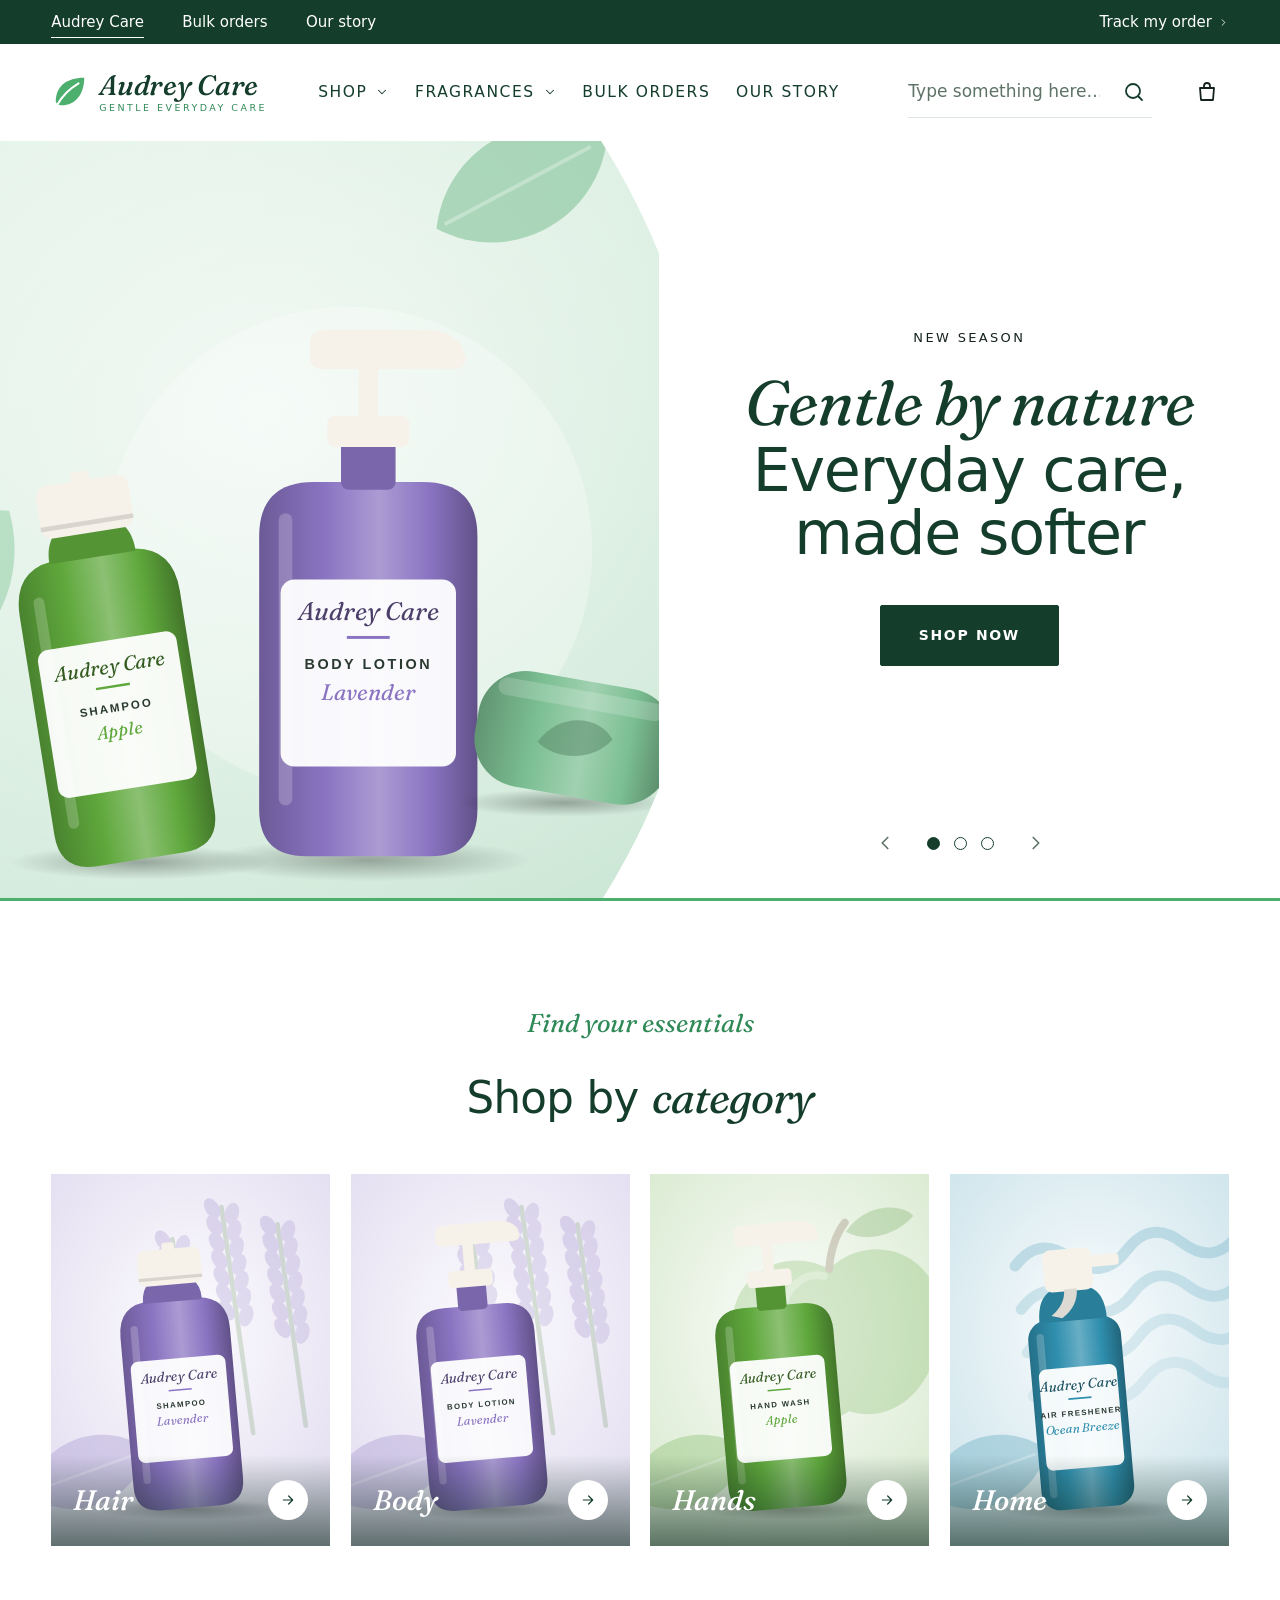
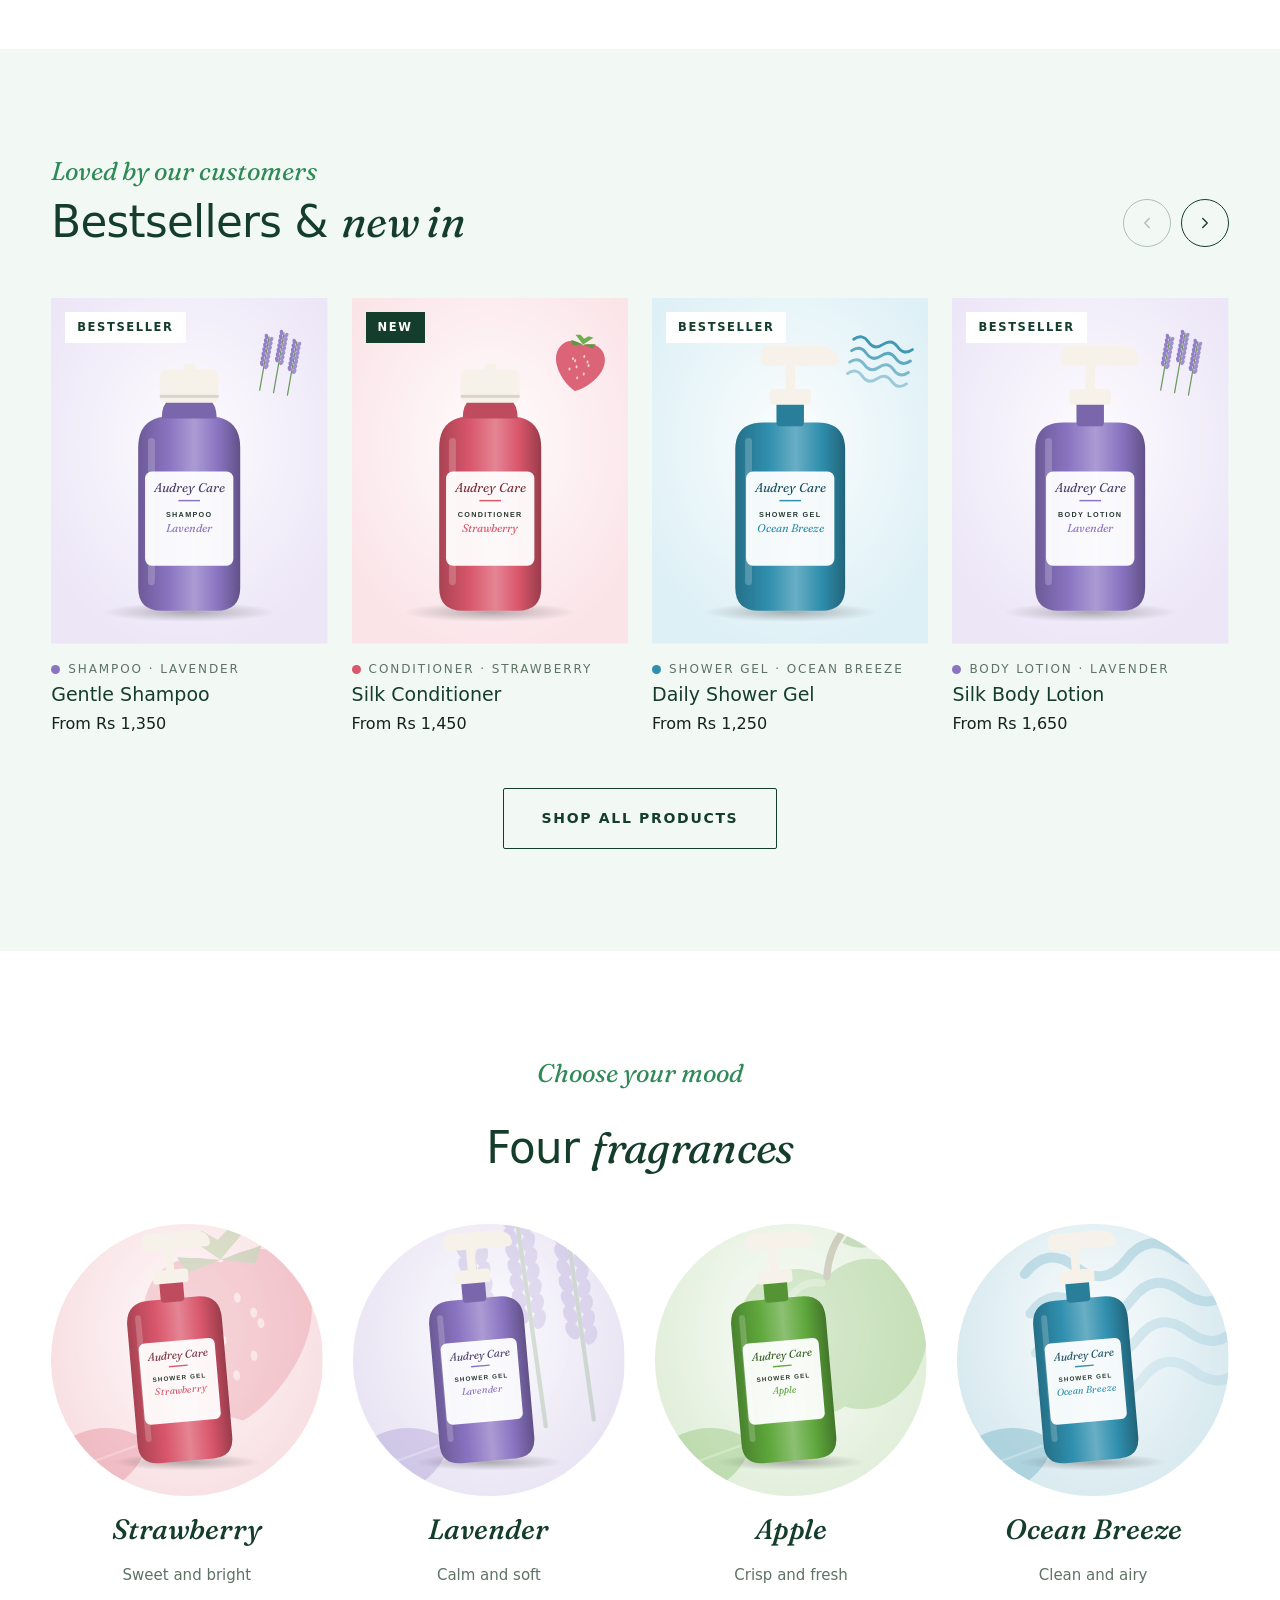
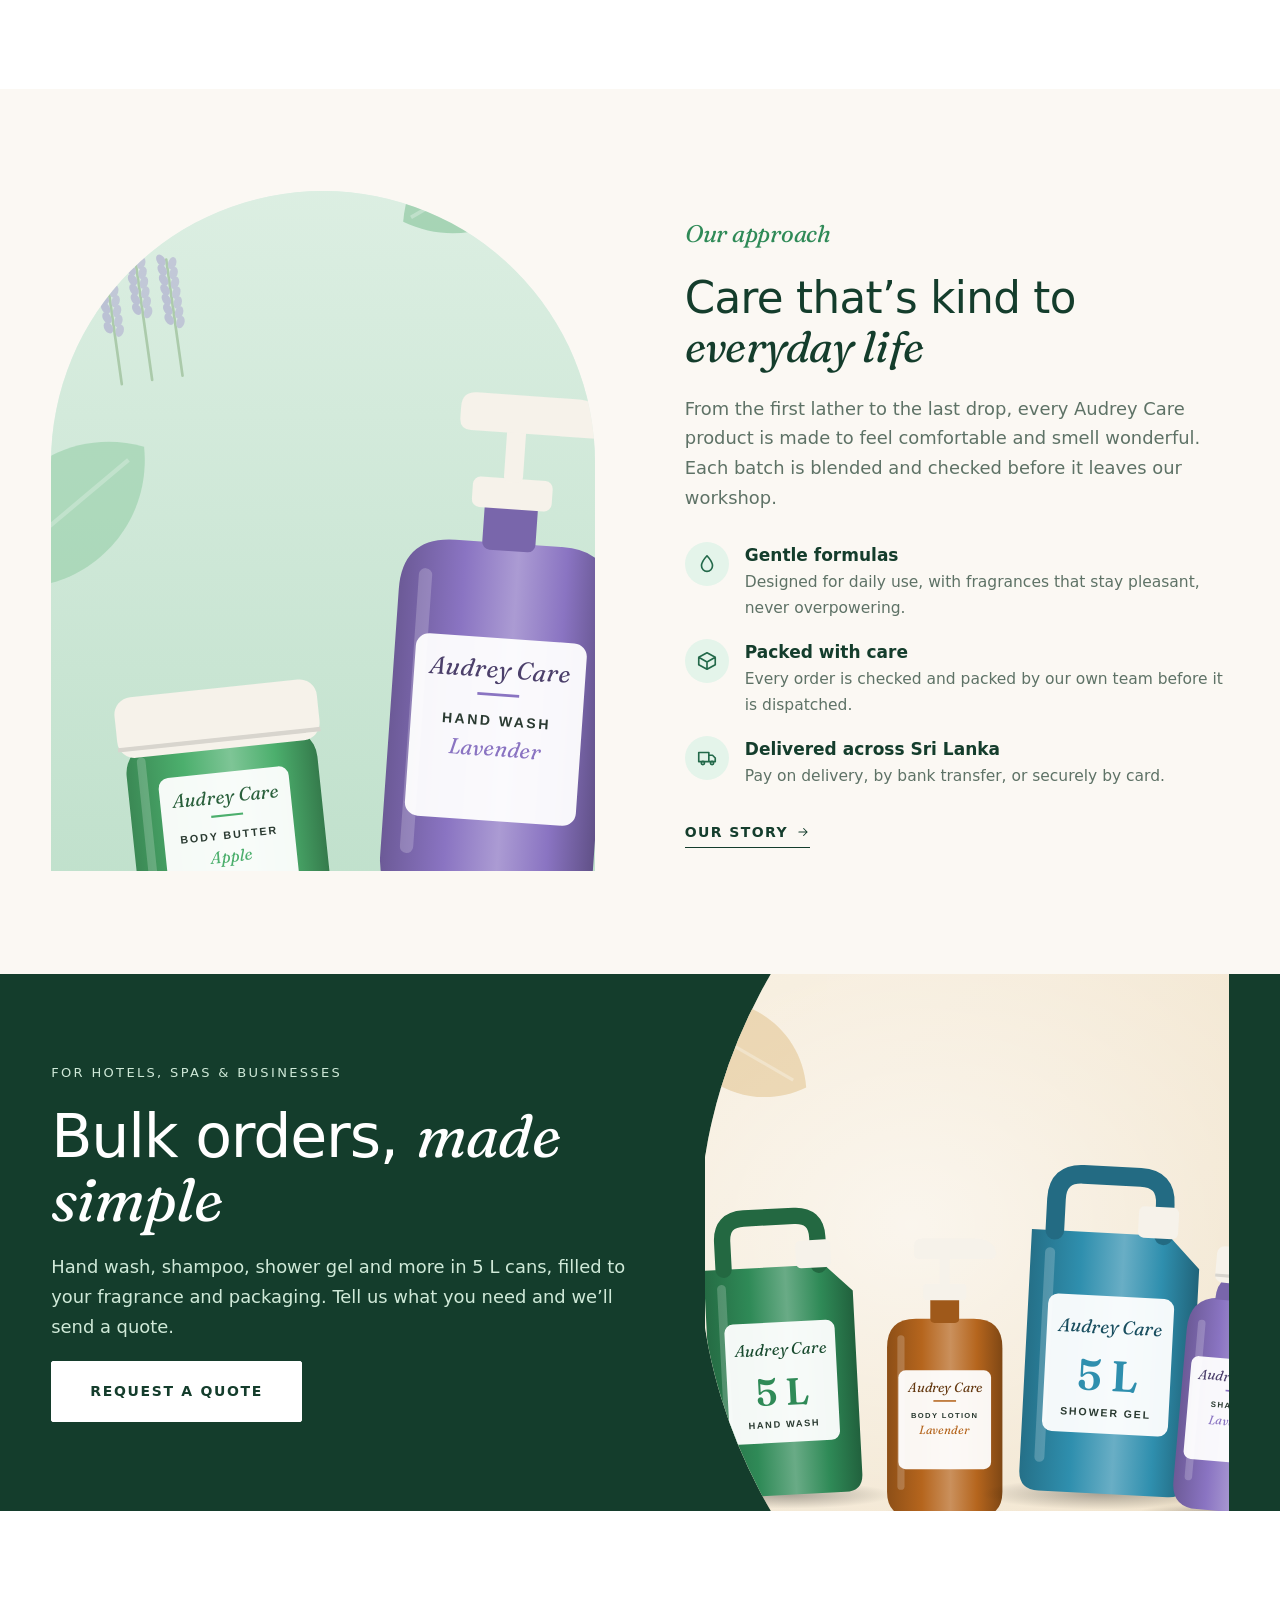
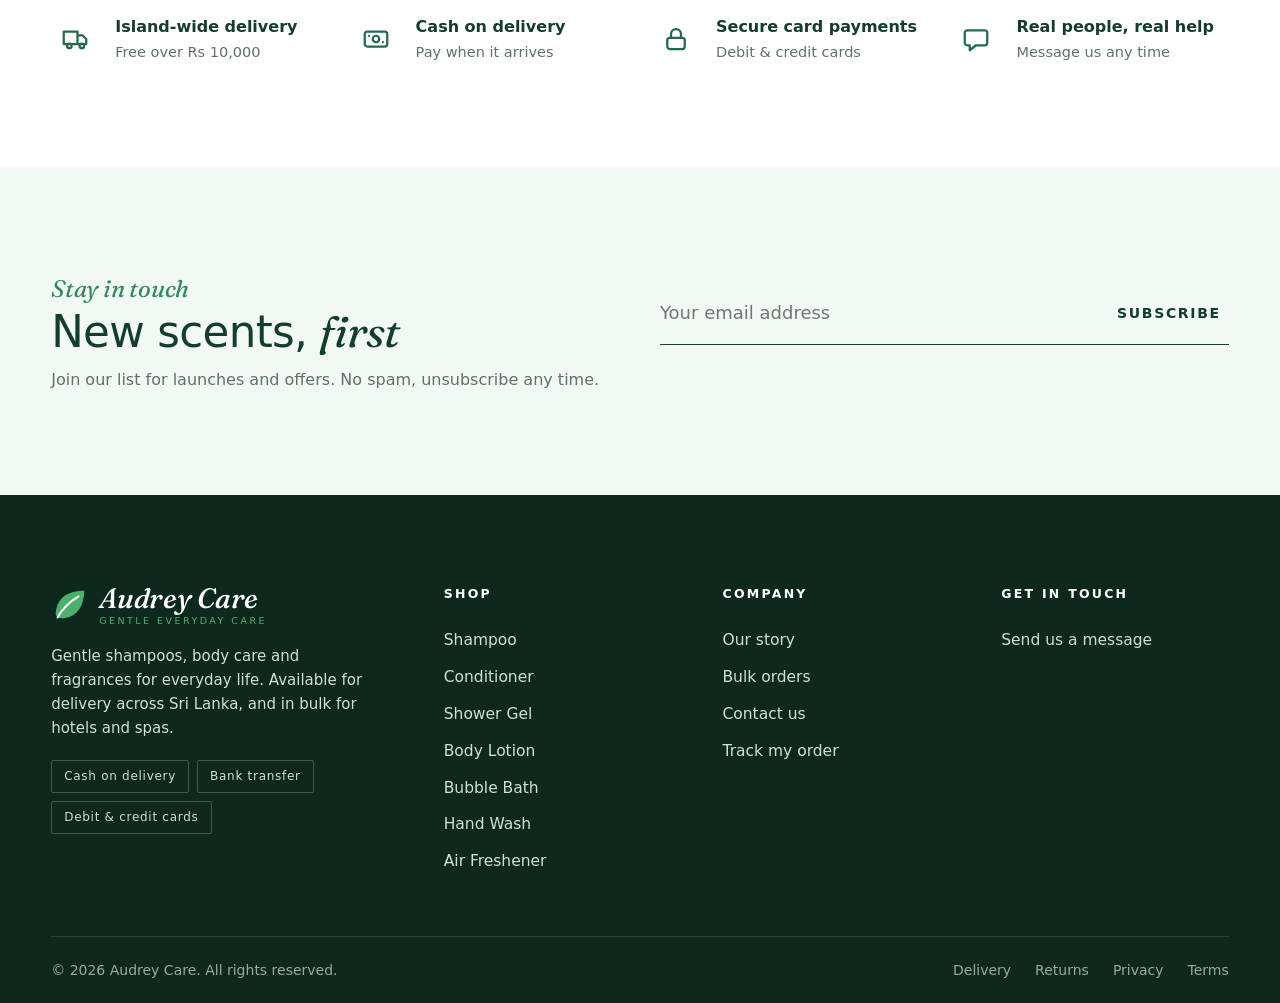
==== index.html @ d45159f3 "Add storefront foundation: design system, home page, cart, catalogue Dove-inspired two-tier header w" ====
<!doctype html>
<html lang="en">
<head>
<meta charset="utf-8">
<meta name="viewport" content="width=device-width, initial-scale=1">
<title>Audrey Care — Gentle everyday care</title>
<meta name="description" content="Gentle shampoos, shower gels, lotions and fragrances from Audrey Care. Delivered across Sri Lanka, and in bulk for hotels and spas.">
<meta name="theme-color" content="#143d2c">
<link rel="icon" href="assets/favicon.svg" type="image/svg+xml">
<link rel="preload" href="assets/fonts/inter-latin-wght-normal.woff2" as="font" type="font/woff2" crossorigin>
<link rel="preload" href="assets/fonts/fraunces-latin-wght-italic.woff2" as="font" type="font/woff2" crossorigin>
<link rel="stylesheet" href="css/styles.css">
<script>document.documentElement.classList.add('js')</script>
</head>
<body data-page="home">
<script src="js/config.js"></script><script src="js/data.js"></script><script src="js/art.js"></script><script src="js/layout.js"></script>

<main id="main">

  <!-- Hero carousel -->
  <section class="hero is-playing" id="hero" aria-roledescription="carousel" aria-label="Featured">
    <div class="hero-track">
      <article class="slide is-active" aria-roledescription="slide" aria-label="1 of 3">
        <div class="slide-art" data-art="care"></div>
        <div class="slide-copy">
          <p class="eyebrow rise" style="--i:0">New season</p>
          <h1 class="display rise" style="--i:1">Gentle by nature</h1>
          <p class="headline rise" style="--i:2">Everyday care, made softer</p>
          <a class="btn rise" style="--i:3" href="shop.html">Shop now</a>
        </div>
      </article>
      <article class="slide" aria-roledescription="slide" aria-label="2 of 3">
        <div class="slide-art" data-art="scent"></div>
        <div class="slide-copy">
          <p class="eyebrow rise" style="--i:0">The fragrance edit</p>
          <h2 class="display rise" style="--i:1">Four ways to feel fresh</h2>
          <p class="headline rise" style="--i:2">Find the scent that feels like you</p>
          <a class="btn rise" style="--i:3" href="#scents">Explore scents</a>
        </div>
      </article>
      <article class="slide" aria-roledescription="slide" aria-label="3 of 3">
        <div class="slide-art" data-art="bulk"></div>
        <div class="slide-copy">
          <p class="eyebrow rise" style="--i:0">For hotels &amp; spas</p>
          <h2 class="display rise" style="--i:1">Made in bulk, with care</h2>
          <p class="headline rise" style="--i:2">Bulk orders in 5 L cans</p>
          <a class="btn rise" style="--i:3" href="bulk.html">Request a quote</a>
        </div>
      </article>
    </div>
    <div class="hero-ctrl">
      <button class="arrow prev" id="heroPrev" aria-label="Previous slide"></button>
      <div class="dots" id="heroDots" role="group" aria-label="Choose slide"></div>
      <button class="arrow next" id="heroNext" aria-label="Next slide"></button>
    </div>
    <div class="hero-progress" aria-hidden="true"><i></i></div>
  </section>

  <!-- Shop by category -->
  <section class="section">
    <div class="wrap">
      <div class="section-head center reveal">
        <span class="kicker">Find your essentials</span>
        <h2 class="h2">Shop by <em>category</em></h2>
      </div>
      <div class="tiles" id="tiles"></div>
    </div>
  </section>

  <!-- Bestsellers -->
  <section class="section section--tint">
    <div class="wrap">
      <div class="section-head reveal">
        <div><span class="kicker">Loved by our customers</span><h2 class="h2">Bestsellers &amp; <em>new in</em></h2></div>
        <div class="rail-nav">
          <button id="railPrev" aria-label="Scroll left"></button>
          <button id="railNext" aria-label="Scroll right"></button>
        </div>
      </div>
      <div class="rail" id="rail" tabindex="-1"></div>
      <div class="center reveal" style="margin-top:48px"><a class="btn btn--ghost" href="shop.html">Shop all products</a></div>
    </div>
  </section>

  <!-- Fragrances -->
  <section class="section" id="scents">
    <div class="wrap">
      <div class="section-head center reveal">
        <span class="kicker">Choose your mood</span>
        <h2 class="h2">Four <em>fragrances</em></h2>
      </div>
      <div class="scents" id="scentList"></div>
    </div>
  </section>

  <!-- Editorial -->
  <section class="section section--cream">
    <div class="wrap split">
      <div class="arch reveal"><div data-parallax id="editorialArt" style="position:absolute;inset:0"></div></div>
      <div class="split-copy">
        <span class="kicker serif-i reveal" style="font-size:24px;color:var(--green-600)">Our approach</span>
        <h2 class="h2 reveal" style="--d:1">Care that’s kind to <em>everyday life</em></h2>
        <p class="lead reveal" style="--d:2">From the first lather to the last drop, every Audrey Care product is made to feel comfortable and smell wonderful. Each batch is blended and checked before it leaves our workshop.</p>
        <ul class="values">
          <li class="reveal" style="--d:3"><span class="ico" data-icon="drop"></span><div><b>Gentle formulas</b><span>Designed for daily use, with fragrances that stay pleasant, never overpowering.</span></div></li>
          <li class="reveal" style="--d:4"><span class="ico" data-icon="box"></span><div><b>Packed with care</b><span>Every order is checked and packed by our own team before it is dispatched.</span></div></li>
          <li class="reveal" style="--d:5"><span class="ico" data-icon="truck"></span><div><b>Delivered across Sri Lanka</b><span>Pay on delivery, by bank transfer, or securely by card.</span></div></li>
        </ul>
        <a class="link-arrow reveal" style="--d:6" href="about.html">Our story <span data-icon="arrow"></span></a>
      </div>
    </div>
  </section>

  <!-- Bulk band -->
  <section class="band">
    <div class="wrap band-in">
      <div class="band-copy">
        <p class="eyebrow reveal">For hotels, spas &amp; businesses</p>
        <h2 class="headline reveal" style="--d:1">Bulk orders, <em class="serif-i">made simple</em></h2>
        <p class="lead reveal" style="--d:2">Hand wash, shampoo, shower gel and more in 5 L cans, filled to your fragrance and packaging. Tell us what you need and we’ll send a quote.</p>
        <a class="btn btn--light reveal" style="--d:3" href="bulk.html">Request a quote</a>
      </div>
      <div class="band-art" id="bandArt"></div>
    </div>
  </section>

  <!-- Trust -->
  <section class="section">
    <div class="wrap">
      <ul class="trust">
        <li class="reveal"><span class="ico" data-icon="truck"></span><div><b>Island-wide delivery</b><span>Free over Rs 10,000</span></div></li>
        <li class="reveal" style="--d:1"><span class="ico" data-icon="cash"></span><div><b>Cash on delivery</b><span>Pay when it arrives</span></div></li>
        <li class="reveal" style="--d:2"><span class="ico" data-icon="lock"></span><div><b>Secure card payments</b><span>Debit &amp; credit cards</span></div></li>
        <li class="reveal" style="--d:3"><span class="ico" data-icon="chat"></span><div><b>Real people, real help</b><span>Message us any time</span></div></li>
      </ul>
    </div>
  </section>

  <!-- Newsletter -->
  <section class="section section--tint">
    <div class="wrap newsletter">
      <div class="reveal"><span class="kicker serif-i" style="font-size:24px;color:var(--green-600)">Stay in touch</span><h2 class="h2">New scents, <em>first</em></h2><p class="muted" style="margin-top:10px">Join our list for launches and offers. No spam, unsubscribe any time.</p></div>
      <form class="reveal" style="--d:1" id="nlForm" novalidate>
        <div class="nl-form"><input type="email" name="email" placeholder="Your email address" aria-label="Email address" required autocomplete="email"><button type="submit">Subscribe</button></div>
        <input class="hp" type="text" name="company" tabindex="-1" autocomplete="off" aria-hidden="true">
        <p class="nl-note" id="nlNote" role="status"></p>
      </form>
    </div>
  </section>

</main>

<script src="js/app.js"></script>
<script src="js/pages/home.js"></script>
</body>
</html>
---- css/styles.css ----
/* ==========================================================================
   Audrey Care shop — design system
   Layout and motion are modelled on premium beauty storefronts: a two-tier header,
   a split hero with a curved photo edge, generous white space, one dominant brand colour.
   ========================================================================== */

@font-face { font-family: 'Fraunces'; font-style: normal; font-weight: 100 900; font-display: swap; src: url('../assets/fonts/fraunces-latin-wght-normal.woff2') format('woff2'); }
@font-face { font-family: 'Fraunces'; font-style: italic; font-weight: 100 900; font-display: swap; src: url('../assets/fonts/fraunces-latin-wght-italic.woff2') format('woff2'); }
@font-face { font-family: 'Inter'; font-style: normal; font-weight: 100 900; font-display: swap; src: url('../assets/fonts/inter-latin-wght-normal.woff2') format('woff2'); }

:root {
  --green-950: #0d291e;
  --green-900: #143d2c;
  --green-800: #1b5239;
  --green-700: #23694a;
  --green-600: #2f8a57;
  --green-500: #4caf6d;
  --green-200: #cfe9d8;
  --green-100: #e4f4ea;
  --green-50:  #f2f9f4;
  --cream: #fbf8f3;
  --sand:  #f1e9dd;
  --clay:  #b5651d;
  --ink:   #14231b;
  --muted: #5e7266;
  --line:  #dce8df;
  --white: #fff;
  --danger: #b4483b;
  --danger-soft: #fcefec;

  --font-sans: 'Inter', system-ui, -apple-system, 'Segoe UI', Roboto, sans-serif;
  --font-serif: 'Fraunces', Georgia, 'Times New Roman', serif;

  --ease: cubic-bezier(.22, .61, .36, 1);
  --ease-out: cubic-bezier(.16, 1, .3, 1);

  --utility-h: 44px;
  --main-h: 96px;
  --main-h-compact: 70px;
  --gutter: clamp(20px, 4vw, 56px);
  --maxw: 1360px;
}

*, *::before, *::after { box-sizing: border-box; }
html { scroll-behavior: smooth; -webkit-text-size-adjust: 100%; }
body {
  margin: 0; font-family: var(--font-sans); font-size: 16px; line-height: 1.6; color: var(--ink);
  background: var(--white); -webkit-font-smoothing: antialiased; text-rendering: optimizeLegibility;
}
body.is-locked { overflow: hidden; }
img, svg { display: block; max-width: 100%; }
a { color: inherit; text-decoration: none; }
button { font: inherit; color: inherit; background: none; border: 0; padding: 0; cursor: pointer; }
input, select, textarea { font: inherit; color: inherit; }
h1, h2, h3, h4, p { margin: 0; }
ul { margin: 0; padding: 0; list-style: none; }
[hidden] { display: none !important; }
:focus-visible { outline: 2px solid var(--green-600); outline-offset: 3px; border-radius: 2px; }

.skip { position: absolute; left: -999px; top: 8px; z-index: 200; background: var(--green-900); color: #fff; padding: 10px 16px; }
.skip:focus { left: 8px; }
.wrap { width: 100%; max-width: var(--maxw); margin-inline: auto; padding-inline: var(--gutter); }
.sr-only { position: absolute; width: 1px; height: 1px; overflow: hidden; clip: rect(0 0 0 0); white-space: nowrap; }

/* ---------- Type ---------- */
.eyebrow { font-size: 13px; font-weight: 500; letter-spacing: .18em; text-transform: uppercase; color: var(--ink); }
.serif-i { font-family: var(--font-serif); font-style: italic; font-weight: 400; letter-spacing: -.01em; }
.display { font-family: var(--font-serif); font-style: italic; font-weight: 400; font-size: clamp(42px, 4.9vw, 78px); line-height: 1.02; color: var(--green-900); letter-spacing: -.015em; }
.headline { font-weight: 400; font-size: clamp(36px, 4.7vw, 70px); line-height: 1.05; letter-spacing: -.02em; color: var(--green-900); }
.h2 { font-weight: 400; font-size: clamp(30px, 3.4vw, 48px); line-height: 1.1; letter-spacing: -.015em; color: var(--green-900); }
.h2 em, .headline em { font-family: var(--font-serif); font-style: italic; font-weight: 400; }
.lead { font-size: clamp(17px, 1.4vw, 20px); line-height: 1.65; color: var(--muted); max-width: 56ch; }
.muted { color: var(--muted); }

/* ---------- Buttons ---------- */
.btn {
  position: relative; display: inline-flex; align-items: center; justify-content: center; gap: 10px;
  padding: 18px 38px; background: var(--green-900); color: #fff; border: 1.5px solid var(--green-900);
  font-size: 14px; font-weight: 600; letter-spacing: .12em; text-transform: uppercase; border-radius: 2px;
  overflow: hidden; isolation: isolate; transition: color .35s var(--ease), border-color .35s var(--ease), transform .35s var(--ease);
}
.btn::before { content: ''; position: absolute; inset: 0; background: var(--green-600); transform: translateX(-101%); transition: transform .5s var(--ease-out); z-index: -1; }
.btn:hover::before, .btn:focus-visible::before { transform: none; }
.btn:hover { border-color: var(--green-600); }
.btn:active { transform: scale(.985); }
.btn[disabled] { opacity: .55; pointer-events: none; }
.btn--light { background: #fff; color: var(--green-900); border-color: #fff; }
.btn--light::before { background: var(--green-200); }
.btn--light:hover { border-color: var(--green-200); }
.btn--ghost { background: transparent; color: var(--green-900); }
.btn--ghost::before { background: var(--green-900); }
.btn--ghost:hover { color: #fff; border-color: var(--green-900); }
.btn--sm { padding: 12px 22px; font-size: 12.5px; }
.btn--block { width: 100%; }
.link-arrow { display: inline-flex; align-items: center; gap: 8px; font-size: 14px; font-weight: 600; letter-spacing: .1em; text-transform: uppercase; color: var(--green-900); border-bottom: 1.5px solid currentColor; padding-bottom: 4px; transition: gap .35s var(--ease-out), color .3s; }
.link-arrow:hover { gap: 14px; color: var(--green-600); }
.link-arrow svg { width: 14px; height: 14px; }
.icon-btn { position: relative; display: inline-grid; place-items: center; width: 44px; height: 44px; border-radius: 50%; transition: background .3s var(--ease); }
.icon-btn:hover { background: var(--green-50); }
.icon-btn svg { width: 24px; height: 24px; }

/* ---------- Header ---------- */
.site-header { position: sticky; top: calc(var(--utility-h) * -1); z-index: 60; background: #fff; }
.utility { background: var(--green-900); color: #fff; height: var(--utility-h); }
.utility-in { display: flex; align-items: center; justify-content: space-between; height: 100%; }
.utility nav { display: flex; gap: clamp(20px, 3vw, 48px); }
.utility a { font-size: 15px; font-weight: 500; position: relative; padding: 4px 0; display: inline-flex; align-items: center; gap: 6px; }
.utility a::after { content: ''; position: absolute; left: 0; right: 0; bottom: 0; height: 1.5px; background: currentColor; transform: scaleX(0); transform-origin: left; transition: transform .4s var(--ease-out); }
.utility a:hover::after, .utility a.is-current::after { transform: none; }
.utility svg { width: 11px; height: 11px; }

.mainbar { position: relative; background: #fff; border-bottom: 1px solid transparent; transition: box-shadow .4s var(--ease), border-color .4s; }
.mainbar-in { display: flex; align-items: center; gap: clamp(16px, 2.6vw, 44px); height: var(--main-h); transition: height .4s var(--ease-out); }
.site-header.is-compact .mainbar { box-shadow: 0 10px 30px -18px rgba(13, 41, 30, .35); border-color: var(--line); }
.site-header.is-compact .mainbar-in { height: var(--main-h-compact); }

.brand { display: inline-flex; align-items: center; gap: 10px; flex: none; color: var(--green-900); }
.brand svg { width: 38px; height: 38px; transition: transform .7s var(--ease-out); }
.brand:hover svg { transform: rotate(-12deg) scale(1.06); }
.brand-name { font-family: var(--font-serif); font-style: italic; font-weight: 500; font-size: 28px; line-height: 1; letter-spacing: -.01em; }
.brand-name small { display: block; font-family: var(--font-sans); font-style: normal; font-weight: 500; font-size: 9.5px; letter-spacing: .26em; text-transform: uppercase; color: var(--green-600); margin-top: 4px; }

.mainnav { display: flex; align-items: center; gap: clamp(16px, 2vw, 34px); margin-left: clamp(0px, 1.4vw, 24px); }
.navlink { position: relative; display: inline-flex; align-items: center; gap: 8px; padding: 8px 0; font-size: 15.5px; font-weight: 500; letter-spacing: .1em; white-space: nowrap; text-transform: uppercase; color: var(--green-900); }
.navlink::after { content: ''; position: absolute; left: 0; right: 0; bottom: 0; height: 2px; background: var(--green-500); transform: scaleX(0); transform-origin: left; transition: transform .45s var(--ease-out); }
.navlink:hover::after, .navlink[aria-expanded='true']::after, .navlink.is-current::after { transform: none; }
.navlink svg { width: 14px; height: 14px; transition: transform .4s var(--ease-out); }
.navlink[aria-expanded='true'] svg { transform: rotate(180deg); }

.search { position: relative; margin-left: auto; width: clamp(180px, 19vw, 290px); }
.search form { display: flex; align-items: center; border-bottom: 1.5px solid var(--line); transition: border-color .3s; }
.search form:focus-within { border-color: var(--green-600); }
.search input { flex: 1; min-width: 0; border: 0; background: none; padding: 12px 0; font-size: 17px; outline: none; }
.search input::placeholder { color: var(--muted); }
.search button { display: grid; place-items: center; width: 36px; height: 36px; }
.search button svg { width: 24px; height: 24px; color: var(--green-900); }
.search-results { position: absolute; left: 0; right: 0; top: calc(100% + 8px); background: #fff; border: 1px solid var(--line); box-shadow: 0 24px 48px -20px rgba(13, 41, 30, .35); z-index: 70; opacity: 0; transform: translateY(-6px); pointer-events: none; transition: opacity .25s var(--ease), transform .35s var(--ease-out); }
.search-results.is-open { opacity: 1; transform: none; pointer-events: auto; }
.search-results a { display: grid; grid-template-columns: 48px 1fr; gap: 14px; align-items: center; padding: 10px 14px; transition: background .2s; }
.search-results a:hover, .search-results a:focus-visible { background: var(--green-50); }
.search-results .thumb { width: 48px; height: 60px; overflow: hidden; background: var(--green-50); }
.search-results .thumb svg, .search-results .thumb img { width: 100%; height: 100%; object-fit: cover; }
.search-results b { display: block; font-weight: 500; font-size: 15px; }
.search-results span { font-size: 13px; color: var(--muted); }
.search-empty { padding: 16px; font-size: 14px; color: var(--muted); }

.cart-btn { flex: none; }
.cart-count { position: absolute; top: 2px; right: 0; min-width: 20px; height: 20px; padding: 0 5px; display: grid; place-items: center; background: var(--green-600); color: #fff; font-size: 11.5px; font-weight: 600; border-radius: 10px; transform: scale(0); transition: transform .4s var(--ease-out); }
.cart-count.has-items { transform: scale(1); }
.cart-count.bump { animation: bump .6s var(--ease-out); }
@keyframes bump { 0% { transform: scale(1); } 35% { transform: scale(1.55); } 100% { transform: scale(1); } }
.burger { display: none; }

/* Mega menu */
.mega { position: absolute; left: 0; right: 0; top: 100%; background: #fff; border-top: 1px solid var(--line); box-shadow: 0 40px 60px -40px rgba(13, 41, 30, .4); opacity: 0; transform: translateY(-10px); visibility: hidden; pointer-events: none; transition: opacity .3s var(--ease), transform .5s var(--ease-out), visibility 0s .5s; }
.mega.is-open { opacity: 1; transform: none; visibility: visible; pointer-events: auto; transition-delay: 0s; }
.mega-panel { display: none; padding-block: 40px 48px; grid-template-columns: repeat(4, 1fr) 1.25fr; gap: 40px; }
.mega-panel.is-active { display: grid; }
.mega h4 { font-size: 12.5px; font-weight: 600; letter-spacing: .18em; text-transform: uppercase; color: var(--muted); margin-bottom: 16px; }
.mega-col a { display: block; padding: 7px 0; font-size: 18px; color: var(--green-900); transition: transform .35s var(--ease-out), color .25s; }
.mega-col a:hover { transform: translateX(8px); color: var(--green-600); }
.mega.is-open .mega-col, .mega.is-open .mega-feature { animation: megaIn .6s var(--ease-out) both; }
.mega.is-open .mega-col:nth-child(2) { animation-delay: .05s; } .mega.is-open .mega-col:nth-child(3) { animation-delay: .1s; } .mega.is-open .mega-col:nth-child(4) { animation-delay: .15s; } .mega.is-open .mega-feature { animation-delay: .2s; }
@keyframes megaIn { from { opacity: 0; transform: translateY(14px); } to { opacity: 1; transform: none; } }
.mega-feature { position: relative; display: block; min-height: 260px; overflow: hidden; background: var(--green-50); }
.mega-feature svg { position: absolute; inset: 0; width: 100%; height: 100%; object-fit: cover; transition: transform 1.2s var(--ease-out); }
.mega-feature:hover svg { transform: scale(1.06); }
.mega-feature span { position: absolute; left: 16px; bottom: 16px; background: #fff; padding: 10px 16px; font-size: 13px; font-weight: 600; letter-spacing: .1em; text-transform: uppercase; color: var(--green-900); }
.dot { display: inline-block; width: 12px; height: 12px; border-radius: 50%; margin-right: 10px; vertical-align: -1px; }
.mega-panel--scent { grid-template-columns: repeat(4, 1fr); }
.scent-link { display: grid; gap: 12px; }
.scent-link .scent-thumb { aspect-ratio: 4/3; overflow: hidden; }
.scent-link .scent-thumb svg { width: 100%; height: 100%; transition: transform 1s var(--ease-out); }
.scent-link:hover .scent-thumb svg { transform: scale(1.08); }
.scent-link b { font-family: var(--font-serif); font-style: italic; font-weight: 500; font-size: 22px; color: var(--green-900); }
.scent-link span { font-size: 14px; color: var(--muted); }

/* Mobile nav drawer */
.mnav { position: fixed; inset: 0 auto 0 0; width: min(88vw, 400px); background: #fff; z-index: 120; transform: translateX(-102%); visibility: hidden; transition: transform .55s var(--ease-out), visibility 0s .55s; display: flex; flex-direction: column; overflow-y: auto; }
.mnav.is-open { transform: none; visibility: visible; transition-delay: 0s; }
.mnav-top { display: flex; align-items: center; justify-content: space-between; padding: 14px 16px 14px 24px; border-bottom: 1px solid var(--line); }
.mnav form { margin: 18px 24px 6px; display: flex; border-bottom: 1.5px solid var(--line); }
.mnav form input { flex: 1; border: 0; padding: 12px 0; font-size: 17px; outline: none; background: none; }
.mnav-list { padding: 8px 24px 32px; }
.mnav-list > a, .mnav-list summary { display: flex; justify-content: space-between; align-items: center; padding: 18px 0; font-size: 17px; font-weight: 500; letter-spacing: .1em; text-transform: uppercase; border-bottom: 1px solid var(--line); list-style: none; cursor: pointer; color: var(--green-900); }
.mnav-list summary::-webkit-details-marker { display: none; }
.mnav-list summary svg { width: 14px; height: 14px; transition: transform .3s; }
.mnav-list details[open] summary svg { transform: rotate(180deg); }
.mnav-list details div { padding: 6px 0 14px 4px; }
.mnav-list details div a { display: block; padding: 10px 0; font-size: 17px; color: var(--muted); }
.mnav-foot { margin-top: auto; padding: 20px 24px; background: var(--green-50); font-size: 14px; }
.mnav-foot a { display: block; padding: 4px 0; }

.scrim { position: fixed; inset: 0; background: rgba(13, 41, 30, .5); z-index: 110; opacity: 0; visibility: hidden; transition: opacity .45s var(--ease), visibility 0s .45s; }
.scrim.is-open { opacity: 1; visibility: visible; transition-delay: 0s; }

/* ---------- Hero carousel ---------- */
.hero { position: relative; background: #fff; overflow: hidden; }
.hero-track { display: grid; }
.slide { grid-area: 1 / 1; display: grid; grid-template-columns: 1.06fr 1fr; min-height: clamp(540px, calc(100vh - 140px), 790px); opacity: 0; visibility: hidden; transition: opacity .9s var(--ease), visibility 0s .9s; }
.slide.is-active { opacity: 1; visibility: visible; transition-delay: 0s; z-index: 1; }
.slide-art { position: relative; overflow: hidden; }
.slide.is-active .slide-art { animation: arc 1.6s var(--ease-out) both; }
@keyframes arc { from { clip-path: circle(0% at 0% 50%); } to { clip-path: circle(100% at 0% 50%); } }
@keyframes arc-m { from { clip-path: circle(0% at 50% 0%); } to { clip-path: circle(150% at 50% 0%); } }
.slide-art svg { position: absolute; inset: 0; width: 100%; height: 100%; }
.slide.is-active .slide-art svg { animation: settle 8s var(--ease-out) both; }
@keyframes settle { from { transform: scale(1.12); } to { transform: scale(1); } }
.slide-copy { display: flex; flex-direction: column; align-items: center; justify-content: center; text-align: center; padding: 48px clamp(24px, 4vw, 72px) 96px; gap: 0; }
.slide-copy .eyebrow { margin-bottom: 22px; }
.slide-copy .display { margin-bottom: 4px; }
.slide-copy .headline { max-width: 13ch; margin-bottom: 40px; }
.rise { opacity: 0; transform: translateY(28px); }
.slide.is-active .rise { animation: rise 1s var(--ease-out) both; animation-delay: calc(.45s + var(--i, 0) * .12s); }
@keyframes rise { from { opacity: 0; transform: translateY(28px); } to { opacity: 1; transform: none; } }

.hero-ctrl { position: absolute; z-index: 5; right: 0; bottom: 38px; width: 50%; display: flex; justify-content: center; align-items: center; gap: 22px; }
.hero-ctrl .arrow { width: 40px; height: 40px; display: grid; place-items: center; color: var(--muted); transition: color .25s, transform .35s var(--ease-out); }
.hero-ctrl .arrow:hover { color: var(--green-900); }
.hero-ctrl .arrow.prev:hover { transform: translateX(-4px); } .hero-ctrl .arrow.next:hover { transform: translateX(4px); }
.hero-ctrl .arrow svg { width: 22px; height: 22px; }
.dots { display: flex; gap: 14px; }
.dots button { position: relative; width: 13px; height: 13px; border-radius: 50%; border: 1.5px solid var(--green-900); transition: background .3s, transform .3s var(--ease-out); }
.dots button:hover { transform: scale(1.25); }
.dots button[aria-current='true'] { background: var(--green-900); }
.dots button::before { content: ''; position: absolute; inset: -10px; }
.hero-progress { position: absolute; left: 0; bottom: 0; height: 3px; width: 100%; background: transparent; z-index: 5; }
.hero-progress i { display: block; height: 100%; width: 100%; background: var(--green-500); transform-origin: left; transform: scaleX(0); }
.hero.is-playing .hero-progress i { animation: prog var(--dur, 7000ms) linear forwards; }
@keyframes prog { to { transform: scaleX(1); } }

/* ---------- Sections ---------- */
.section { padding-block: clamp(64px, 8vw, 120px); }
.section--tint { background: var(--green-50); }
.section--cream { background: var(--cream); }
.section-head { display: flex; align-items: end; justify-content: space-between; gap: 24px; margin-bottom: clamp(28px, 4vw, 52px); }
.section-head .kicker { display: block; font-family: var(--font-serif); font-style: italic; font-size: clamp(20px, 2vw, 26px); color: var(--green-600); margin-bottom: 6px; }
.center { text-align: center; }
.section-head.center { flex-direction: column; align-items: center; }

.js .reveal { opacity: 0; transform: translateY(32px); transition: opacity 1s var(--ease-out), transform 1s var(--ease-out); transition-delay: calc(var(--d, 0) * 90ms); }
.js .reveal.is-in { opacity: 1; transform: none; }

/* Category tiles */
.tiles { display: grid; grid-template-columns: repeat(4, 1fr); gap: clamp(12px, 1.6vw, 24px); }
.tile { position: relative; display: block; aspect-ratio: 3 / 4; overflow: hidden; background: var(--green-50); }
.tile svg { position: absolute; inset: 0; width: 100%; height: 100%; transition: transform 1.4s var(--ease-out); }
.tile:hover svg { transform: scale(1.07); }
.tile-cap { position: absolute; left: 0; right: 0; bottom: 0; padding: 22px 22px 24px; display: flex; align-items: center; justify-content: space-between; background: linear-gradient(to top, rgba(13, 41, 30, .62), rgba(13, 41, 30, 0)); color: #fff; }
.tile-cap b { font-family: var(--font-serif); font-style: italic; font-weight: 500; font-size: clamp(24px, 2.2vw, 32px); }
.tile-cap i { display: grid; place-items: center; width: 40px; height: 40px; border-radius: 50%; background: #fff; color: var(--green-900); transition: transform .5s var(--ease-out); }
.tile:hover .tile-cap i { transform: translateX(6px); }
.tile-cap i svg { position: static; width: 16px; height: 16px; transform: none !important; }

/* Product rail + grid */
.rail-wrap { position: relative; }
.rail { display: grid; grid-auto-flow: column; grid-auto-columns: calc((100% - 3 * 24px) / 4); gap: 24px; overflow-x: auto; scroll-snap-type: x mandatory; scroll-behavior: smooth; scrollbar-width: none; padding-bottom: 4px; }
.rail::-webkit-scrollbar { display: none; }
.rail > * { scroll-snap-align: start; }
.rail-nav { display: flex; gap: 10px; }
.rail-nav button { width: 48px; height: 48px; border-radius: 50%; border: 1.5px solid var(--green-900); display: grid; place-items: center; color: var(--green-900); transition: background .3s, color .3s, opacity .3s; }
.rail-nav button:hover:not(:disabled) { background: var(--green-900); color: #fff; }
.rail-nav button:disabled { opacity: .3; cursor: default; }
.rail-nav svg { width: 18px; height: 18px; }

.grid { display: grid; grid-template-columns: repeat(4, 1fr); gap: 40px 24px; }
.card { position: relative; display: flex; flex-direction: column; gap: 16px; }
.card-media { position: relative; display: block; aspect-ratio: 4 / 5; overflow: hidden; background: var(--green-50); }
.card-media .v { position: absolute; inset: 0; transition: opacity .7s var(--ease), transform 1.4s var(--ease-out); }
.card-media .v svg, .card-media .v img { width: 100%; height: 100%; object-fit: cover; }
.card-media .v-alt { opacity: 0; transform: scale(1.06); }
.card:hover .v-alt, .card:focus-within .v-alt { opacity: 1; transform: none; }
.card:hover .v-main { transform: scale(1.05); }
.badge { position: absolute; top: 14px; left: 14px; z-index: 2; padding: 6px 12px; background: #fff; color: var(--green-900); font-size: 11.5px; font-weight: 600; letter-spacing: .14em; text-transform: uppercase; }
.badge--new { background: var(--green-900); color: #fff; }
.quick { position: absolute; z-index: 3; left: 12px; right: 12px; bottom: 12px; transform: translateY(calc(100% + 20px)); transition: transform .55s var(--ease-out); }
.card:hover .quick, .card:focus-within .quick { transform: none; }
@media (hover: none) { .quick { display: none; } }
.card-body { display: grid; gap: 4px; }
.card-kind { font-size: 12px; font-weight: 500; letter-spacing: .16em; text-transform: uppercase; color: var(--muted); display: flex; align-items: center; }
.card-name { font-size: 19px; font-weight: 500; line-height: 1.25; color: var(--green-900); }
.card-name a::after { content: ''; position: absolute; inset: 0; z-index: 1; }
.quick { z-index: 4; }
.card-price { font-size: 16px; color: var(--ink); }
.card-price s { color: var(--muted); margin-left: 6px; }

/* Fragrance strip */
.scents { display: grid; grid-template-columns: repeat(4, 1fr); gap: clamp(16px, 2.4vw, 40px); }
.scent { display: grid; justify-items: center; gap: 18px; text-align: center; }
.scent-orb { position: relative; width: 100%; max-width: 280px; aspect-ratio: 1; border-radius: 50%; overflow: hidden; transition: transform .8s var(--ease-out), box-shadow .8s var(--ease-out); }
.scent-orb svg { position: absolute; inset: 0; width: 100%; height: 100%; }
.scent:hover .scent-orb { transform: translateY(-10px); box-shadow: 0 30px 40px -24px rgba(13, 41, 30, .4); }
.scent b { font-family: var(--font-serif); font-style: italic; font-weight: 500; font-size: 28px; color: var(--green-900); line-height: 1.1; }
.scent span { font-size: 15px; color: var(--muted); }

/* Editorial split */
.split { display: grid; grid-template-columns: 1fr 1fr; gap: clamp(32px, 7vw, 120px); align-items: center; }
.arch { position: relative; aspect-ratio: 4 / 5; max-width: 560px; border-radius: 999px 999px 0 0; overflow: hidden; background: var(--green-100); }
.arch svg { position: absolute; left: 0; top: -6%; width: 100%; height: 112%; transform: translateY(var(--py, 0px)); will-change: transform; }
.split-copy { display: grid; gap: 22px; justify-items: start; }
.values { display: grid; gap: 18px; margin-block: 8px 10px; }
.values li { display: grid; grid-template-columns: 44px 1fr; gap: 16px; align-items: start; }
.values .ico { display: grid; place-items: center; width: 44px; height: 44px; border-radius: 50%; background: var(--green-100); color: var(--green-700); }
.values .ico svg { width: 22px; height: 22px; }
.values b { display: block; font-weight: 600; font-size: 17px; color: var(--green-900); }
.values span { color: var(--muted); font-size: 15.5px; }

/* Bulk band */
.band { position: relative; overflow: hidden; background: var(--green-900); color: #fff; }
.band-in { display: grid; grid-template-columns: 1.1fr 1fr; align-items: center; gap: clamp(24px, 6vw, 96px); }
.band-copy { padding-block: clamp(56px, 7vw, 104px); display: grid; gap: 20px; justify-items: start; }
.band .eyebrow { color: var(--green-200); }
.band .h2, .band .headline { color: #fff; }
.band .lead { color: var(--green-200); }
.band-art { position: relative; align-self: stretch; min-height: 340px; clip-path: circle(100% at 100% 50%); }
.band-art svg { position: absolute; inset: 0; width: 100%; height: 100%; }

/* Trust row */
.trust { display: grid; grid-template-columns: repeat(4, 1fr); gap: 24px; }
.trust li { display: grid; grid-template-columns: 48px 1fr; gap: 16px; align-items: center; }
.trust .ico { display: grid; place-items: center; width: 48px; height: 48px; color: var(--green-700); }
.trust .ico svg { width: 30px; height: 30px; }
.trust b { display: block; font-weight: 600; color: var(--green-900); }
.trust span { font-size: 14.5px; color: var(--muted); }

/* Newsletter */
.newsletter { display: grid; grid-template-columns: 1fr 1fr; gap: 40px; align-items: center; }
.nl-form { display: flex; gap: 0; border-bottom: 1.5px solid var(--green-900); }
.nl-form input { flex: 1; min-width: 0; border: 0; background: none; padding: 16px 0; font-size: 18px; outline: none; }
.nl-form button { padding: 0 8px 0 24px; font-size: 14px; font-weight: 600; letter-spacing: .12em; text-transform: uppercase; color: var(--green-900); }
.nl-note { margin-top: 12px; font-size: 14px; min-height: 22px; color: var(--green-700); }

/* ---------- Footer ---------- */
.footer { background: var(--green-950); color: #cfe0d6; padding-top: clamp(56px, 7vw, 96px); }
.footer a { transition: color .25s; }
.footer a:hover { color: #fff; }
.footer-grid { display: grid; grid-template-columns: 1.5fr 1fr 1fr 1fr; gap: clamp(24px, 4vw, 64px); padding-bottom: 56px; }
.footer .brand { color: #fff; margin-bottom: 18px; }
.footer .brand-name small { color: var(--green-500); }
.footer p { font-size: 15px; max-width: 34ch; }
.footer h4 { font-size: 12.5px; font-weight: 600; letter-spacing: .18em; text-transform: uppercase; color: #fff; margin-bottom: 18px; }
.footer li a { display: inline-block; padding: 6px 0; font-size: 15.5px; }
.pay-row { display: flex; flex-wrap: wrap; gap: 8px; margin-top: 20px; }
.pay-row span { padding: 6px 12px; border: 1px solid rgba(255, 255, 255, .22); font-size: 12px; letter-spacing: .06em; border-radius: 2px; }
.footer-bottom { border-top: 1px solid rgba(255, 255, 255, .12); padding-block: 22px; display: flex; flex-wrap: wrap; gap: 12px 32px; justify-content: space-between; font-size: 14px; color: #93ad9f; }
.footer-bottom nav { display: flex; gap: 24px; flex-wrap: wrap; }

/* ---------- Cart drawer ---------- */
.drawer { position: fixed; top: 0; right: 0; bottom: 0; width: min(460px, 100vw); background: #fff; z-index: 130; display: flex; flex-direction: column; transform: translateX(102%); visibility: hidden; transition: transform .6s var(--ease-out), visibility 0s .6s; box-shadow: -30px 0 60px -30px rgba(13, 41, 30, .4); }
.drawer.is-open { transform: none; visibility: visible; transition-delay: 0s; }
.drawer-head { display: flex; align-items: center; justify-content: space-between; padding: 20px 20px 20px 28px; border-bottom: 1px solid var(--line); }
.drawer-head h3 { font-family: var(--font-serif); font-style: italic; font-weight: 500; font-size: 28px; color: var(--green-900); }
.ship-box { padding: 16px 28px; background: var(--green-50); font-size: 14.5px; }
.ship-bar { height: 5px; background: var(--green-200); margin-top: 10px; overflow: hidden; border-radius: 3px; }
.ship-bar i { display: block; height: 100%; width: 0; background: var(--green-600); transition: width .8s var(--ease-out); }
.drawer-body { flex: 1; overflow-y: auto; padding: 8px 28px; }
.line { display: grid; grid-template-columns: 84px 1fr; gap: 16px; padding: 20px 0; border-bottom: 1px solid var(--line); animation: lineIn .6s var(--ease-out) both; }
@keyframes lineIn { from { opacity: 0; transform: translateX(16px); } to { opacity: 1; transform: none; } }
.line-img { width: 84px; height: 105px; overflow: hidden; background: var(--green-50); }
.line-img svg, .line-img img { width: 100%; height: 100%; object-fit: cover; }
.line-info { display: grid; gap: 4px; align-content: start; }
.line-info b { font-weight: 500; color: var(--green-900); line-height: 1.3; }
.line-info span { font-size: 14px; color: var(--muted); }
.line-row { display: flex; align-items: center; justify-content: space-between; margin-top: 8px; }
.qty { display: inline-flex; align-items: center; border: 1.5px solid var(--line); }
.qty button { width: 36px; height: 36px; display: grid; place-items: center; transition: background .2s; }
.qty button:hover { background: var(--green-50); }
.qty button svg { width: 14px; height: 14px; }
.qty output { min-width: 32px; text-align: center; font-weight: 500; }
.line-remove { font-size: 13px; color: var(--muted); text-decoration: underline; text-underline-offset: 3px; }
.line-remove:hover { color: var(--danger); }
.drawer-foot { padding: 20px 28px 28px; border-top: 1px solid var(--line); display: grid; gap: 14px; background: #fff; }
.row { display: flex; justify-content: space-between; align-items: baseline; gap: 16px; }
.row.total { font-size: 20px; font-weight: 600; color: var(--green-900); }
.empty { display: grid; justify-items: center; gap: 16px; text-align: center; padding: 64px 16px; color: var(--muted); }
.empty svg { width: 56px; height: 56px; color: var(--green-500); }
.empty .serif-i { font-size: 28px; color: var(--green-900); }

/* Toast + chat */
.toast { position: fixed; left: 50%; bottom: 28px; z-index: 160; transform: translate(-50%, 24px); opacity: 0; background: var(--green-900); color: #fff; padding: 14px 22px; font-size: 15px; box-shadow: 0 20px 40px -20px rgba(0, 0, 0, .5); transition: opacity .4s var(--ease), transform .5s var(--ease-out); pointer-events: none; max-width: calc(100vw - 32px); }
.toast.is-on { opacity: 1; transform: translate(-50%, 0); }
.chat { position: fixed; right: 20px; bottom: 20px; z-index: 90; display: flex; align-items: flex-end; gap: 12px; }
.chat-bubble { position: relative; background: #e6f6ec; color: var(--green-900); padding: 14px 18px; font-size: 16px; box-shadow: 0 14px 30px -14px rgba(13, 41, 30, .35); border-radius: 14px 14px 4px 14px; opacity: 0; transform: translateY(10px) scale(.96); transform-origin: bottom right; pointer-events: none; transition: opacity .5s var(--ease), transform .6s var(--ease-out); }
.chat.is-greeting .chat-bubble { opacity: 1; transform: none; pointer-events: auto; }
.chat-bubble button { position: absolute; top: -12px; right: -8px; width: 26px; height: 26px; border-radius: 50%; background: #fff; box-shadow: 0 4px 10px rgba(0, 0, 0, .15); display: grid; place-items: center; }
.chat-bubble button svg { width: 12px; height: 12px; }
.chat-fab { display: grid; place-items: center; width: 60px; height: 60px; border-radius: 50%; background: var(--green-600); color: #fff; box-shadow: 0 16px 30px -12px rgba(13, 41, 30, .55); transition: transform .4s var(--ease-out), background .3s; }
.chat-fab:hover { transform: scale(1.08); background: var(--green-700); }
.chat-fab svg { width: 30px; height: 30px; }

/* ---------- Page hero (inner pages) ---------- */
.page-hero { background: var(--green-50); padding-block: clamp(40px, 6vw, 88px) clamp(36px, 5vw, 72px); position: relative; overflow: hidden; }
.page-hero .wrap { display: grid; gap: 14px; }
.page-hero .display { font-size: clamp(40px, 5vw, 72px); }
.crumbs { font-size: 14px; color: var(--muted); display: flex; gap: 8px; flex-wrap: wrap; }
.crumbs a:hover { color: var(--green-700); text-decoration: underline; }

/* ---------- Shop ---------- */
.shop-bar { display: flex; flex-wrap: wrap; gap: 16px 24px; align-items: center; justify-content: space-between; padding-block: 24px; border-bottom: 1px solid var(--line); margin-bottom: 40px; }
.chips { display: flex; flex-wrap: wrap; gap: 10px; }
.chip { padding: 10px 20px; border: 1.5px solid var(--line); font-size: 14.5px; font-weight: 500; border-radius: 999px; transition: background .3s, color .3s, border-color .3s, transform .3s var(--ease-out); display: inline-flex; align-items: center; }
.chip:hover { border-color: var(--green-700); transform: translateY(-2px); }
.chip[aria-pressed='true'] { background: var(--green-900); color: #fff; border-color: var(--green-900); }
.sort { display: flex; align-items: center; gap: 10px; font-size: 14.5px; color: var(--muted); }
.select { appearance: none; border: 1.5px solid var(--line); padding: 10px 40px 10px 16px; background: #fff url("data:image/svg+xml,%3Csvg xmlns='http://www.w3.org/2000/svg' width='12' height='12' viewBox='0 0 24 24' fill='none' stroke='%23143d2c' stroke-width='2.5' stroke-linecap='round' stroke-linejoin='round'%3E%3Cpath d='m6 9 6 6 6-6'/%3E%3C/svg%3E") no-repeat right 14px center; font-size: 14.5px; border-radius: 2px; cursor: pointer; }
.result-count { color: var(--muted); font-size: 14.5px; }
.no-results { display: grid; justify-items: center; gap: 14px; padding: 72px 0; text-align: center; }
.skeleton { background: linear-gradient(100deg, var(--green-50) 30%, #fff 50%, var(--green-50) 70%); background-size: 200% 100%; animation: shimmer 1.4s linear infinite; }
@keyframes shimmer { to { background-position: -200% 0; } }

/* ---------- Product page ---------- */
.pdp { display: grid; grid-template-columns: 1.1fr 1fr; gap: clamp(32px, 6vw, 96px); padding-block: 40px clamp(64px, 8vw, 112px); align-items: start; }
.gallery { display: grid; grid-template-columns: 84px 1fr; gap: 16px; position: sticky; top: calc(var(--main-h-compact) + 24px); }
.thumbs { display: grid; gap: 12px; align-content: start; }
.thumbs button { aspect-ratio: 4/5; overflow: hidden; border: 2px solid transparent; background: var(--green-50); transition: border-color .3s; }
.thumbs button[aria-current='true'] { border-color: var(--green-900); }
.thumbs svg, .thumbs img { width: 100%; height: 100%; object-fit: cover; }
.stage { position: relative; aspect-ratio: 4/5; overflow: hidden; background: var(--green-50); }
.stage .v { position: absolute; inset: 0; opacity: 0; transition: opacity .6s var(--ease); }
.stage .v.is-on { opacity: 1; }
.stage .v svg, .stage .v img { width: 100%; height: 100%; object-fit: cover; }
.pdp-info { display: grid; gap: 22px; }
.pdp-info .card-kind { font-size: 13px; }
.pdp-title { font-size: clamp(34px, 3.6vw, 52px); font-weight: 400; line-height: 1.05; letter-spacing: -.02em; color: var(--green-900); }
.pdp-title em { font-family: var(--font-serif); font-style: italic; display: block; color: var(--green-600); font-size: .72em; }
.pdp-price { font-size: 26px; font-weight: 500; color: var(--green-900); }
.field-label { font-size: 12.5px; font-weight: 600; letter-spacing: .16em; text-transform: uppercase; color: var(--muted); margin-bottom: 10px; display: block; }
.opts { display: flex; flex-wrap: wrap; gap: 10px; }
.opt { min-width: 96px; padding: 12px 20px; border: 1.5px solid var(--line); text-align: center; font-weight: 500; transition: border-color .3s, background .3s, color .3s; border-radius: 2px; }
.opt:hover { border-color: var(--green-700); }
.opt[aria-checked='true'] { border-color: var(--green-900); background: var(--green-900); color: #fff; }
.scent-opts .opt { display: inline-flex; align-items: center; gap: 8px; border-radius: 999px; min-width: 0; }
.scent-opts .opt[aria-checked='true'] { background: #fff; color: var(--green-900); }
.buy-row { display: flex; gap: 14px; align-items: stretch; }
.buy-row .qty { align-self: stretch; }
.buy-row .qty button { width: 44px; height: auto; }
.buy-row .btn { flex: 1; }
.btn.is-added { background: var(--green-600); border-color: var(--green-600); }
.assure { display: grid; gap: 10px; padding: 20px 0; border-block: 1px solid var(--line); font-size: 15px; color: var(--muted); }
.assure li { display: flex; gap: 12px; align-items: center; }
.assure svg { width: 20px; height: 20px; color: var(--green-700); flex: none; }
.acc { border-bottom: 1px solid var(--line); }
.acc summary { display: flex; justify-content: space-between; align-items: center; padding: 20px 0; cursor: pointer; list-style: none; font-size: 14px; font-weight: 600; letter-spacing: .14em; text-transform: uppercase; color: var(--green-900); }
.acc summary::-webkit-details-marker { display: none; }
.acc summary svg { width: 16px; height: 16px; transition: transform .4s var(--ease-out); }
.acc[open] summary svg { transform: rotate(45deg); }
.acc .acc-body { padding: 0 0 22px; color: var(--muted); max-width: 60ch; animation: accIn .5s var(--ease-out); }
@keyframes accIn { from { opacity: 0; transform: translateY(-6px); } to { opacity: 1; transform: none; } }
.sticky-buy { display: none; }

/* ---------- Forms ---------- */
.field { display: grid; gap: 8px; }
.field label { font-size: 13.5px; font-weight: 600; color: var(--green-900); }
.field label small { font-weight: 400; color: var(--muted); }
.input, .textarea { width: 100%; padding: 15px 16px; border: 1.5px solid var(--line); background: #fff; border-radius: 2px; transition: border-color .25s, box-shadow .25s; font-size: 16px; }
.textarea { min-height: 130px; resize: vertical; }
.input:hover, .textarea:hover { border-color: #bcd3c4; }
.input:focus, .textarea:focus { outline: none; border-color: var(--green-600); box-shadow: 0 0 0 4px rgba(76, 175, 109, .16); }
.field.has-error .input, .field.has-error .textarea { border-color: var(--danger); background: var(--danger-soft); }
.err { font-size: 13px; color: var(--danger); min-height: 0; }
.form-grid { display: grid; grid-template-columns: 1fr 1fr; gap: 20px; }
.form-grid .full { grid-column: 1 / -1; }
.hp { position: absolute; left: -9999px; width: 1px; height: 1px; opacity: 0; }
.notice { padding: 16px 20px; border-left: 4px solid var(--green-600); background: var(--green-50); font-size: 15px; }
.notice--warn { border-color: var(--clay); background: #fbf1e5; }
.notice--err { border-color: var(--danger); background: var(--danger-soft); color: var(--danger); }

/* ---------- Checkout ---------- */
.co { display: grid; grid-template-columns: 1.25fr .85fr; gap: clamp(28px, 5vw, 80px); padding-block: 40px clamp(64px, 8vw, 112px); align-items: start; }
.co-step { padding: clamp(22px, 3vw, 36px); border: 1px solid var(--line); background: #fff; margin-bottom: 24px; }
.co-step h2 { display: flex; align-items: center; gap: 14px; font-size: 22px; font-weight: 500; color: var(--green-900); margin-bottom: 24px; }
.co-step h2 i { display: grid; place-items: center; width: 34px; height: 34px; border-radius: 50%; background: var(--green-900); color: #fff; font-style: normal; font-size: 15px; font-weight: 600; }
.pay { display: grid; gap: 12px; }
.pay-opt { display: grid; grid-template-columns: 24px 1fr auto; gap: 16px; align-items: center; padding: 18px 20px; border: 1.5px solid var(--line); cursor: pointer; transition: border-color .3s, background .3s, box-shadow .3s; border-radius: 2px; }
.pay-opt:hover { border-color: #bcd3c4; }
.pay-opt input { position: absolute; opacity: 0; pointer-events: none; }
.radio { width: 22px; height: 22px; border-radius: 50%; border: 1.5px solid #a9c3b2; display: grid; place-items: center; transition: border-color .3s; }
.radio::after { content: ''; width: 12px; height: 12px; border-radius: 50%; background: var(--green-700); transform: scale(0); transition: transform .35s var(--ease-out); }
.pay-opt:has(input:checked) { border-color: var(--green-900); background: var(--green-50); box-shadow: 0 0 0 1px var(--green-900) inset; }
.pay-opt:has(input:checked) .radio { border-color: var(--green-700); }
.pay-opt:has(input:checked) .radio::after { transform: scale(1); }
.pay-opt:has(input:focus-visible) { outline: 2px solid var(--green-600); outline-offset: 3px; }
.pay-opt b { display: block; font-weight: 600; color: var(--green-900); }
.pay-opt span.d { font-size: 14.5px; color: var(--muted); }
.pay-opt .pi { width: 28px; height: 28px; color: var(--green-700); }
.summary { position: sticky; top: calc(var(--main-h-compact) + 24px); border: 1px solid var(--line); padding: clamp(22px, 2.6vw, 32px); background: var(--cream); display: grid; gap: 18px; }
.summary h2 { font-family: var(--font-serif); font-style: italic; font-weight: 500; font-size: 28px; color: var(--green-900); }
.sum-line { display: grid; grid-template-columns: 64px 1fr auto; gap: 14px; align-items: center; }
.sum-line .line-img { width: 64px; height: 80px; position: relative; }
.sum-line .line-img em { position: absolute; top: -8px; right: -8px; min-width: 22px; height: 22px; padding: 0 5px; display: grid; place-items: center; border-radius: 11px; background: var(--green-900); color: #fff; font-size: 12px; font-style: normal; font-weight: 600; z-index: 2; }
.sum-line b { font-weight: 500; font-size: 15.5px; line-height: 1.3; display: block; }
.sum-line span { font-size: 13.5px; color: var(--muted); }
.sum-totals { display: grid; gap: 10px; padding-top: 18px; border-top: 1px solid var(--line); }
.sum-totals .row span:first-child { color: var(--muted); }
.free { color: var(--green-600); font-weight: 600; }
.secure { display: flex; gap: 10px; align-items: center; font-size: 13.5px; color: var(--muted); }
.secure svg { width: 18px; height: 18px; color: var(--green-700); flex: none; }

/* ---------- Order status ---------- */
.order-card { max-width: 860px; margin-inline: auto; display: grid; gap: 28px; padding-block: 48px clamp(64px, 8vw, 112px); }
.check { display: grid; place-items: center; width: 84px; height: 84px; border-radius: 50%; background: var(--green-100); color: var(--green-700); margin-inline: auto; }
.check svg { width: 44px; height: 44px; }
.check path { stroke-dasharray: 40; stroke-dashoffset: 40; animation: draw .8s .3s var(--ease-out) forwards; }
@keyframes draw { to { stroke-dashoffset: 0; } }
.steps { display: grid; grid-template-columns: repeat(5, 1fr); position: relative; margin-block: 8px; }
.step { display: grid; justify-items: center; gap: 10px; text-align: center; font-size: 13.5px; color: var(--muted); position: relative; }
.step i { position: relative; z-index: 1; width: 22px; height: 22px; border-radius: 50%; background: #fff; border: 2px solid var(--line); transition: background .4s, border-color .4s; }
.step::before { content: ''; position: absolute; top: 10px; left: -50%; width: 100%; height: 2px; background: var(--line); }
.step:first-child::before { display: none; }
.step.done i, .step.current i { background: var(--green-600); border-color: var(--green-600); }
.step.done::before, .step.current::before { background: var(--green-600); }
.step.done, .step.current { color: var(--green-900); font-weight: 500; }
.panel { border: 1px solid var(--line); padding: clamp(20px, 3vw, 32px); display: grid; gap: 16px; }
.panel h3 { font-size: 20px; font-weight: 500; color: var(--green-900); }
.kv { display: grid; grid-template-columns: 150px 1fr; gap: 8px 16px; font-size: 15.5px; }
.kv dt { color: var(--muted); } .kv dd { margin: 0; font-weight: 500; word-break: break-word; }
.copy-btn { margin-left: 8px; font-size: 12.5px; text-decoration: underline; color: var(--green-700); }
.drop { display: grid; place-items: center; gap: 8px; padding: 28px; border: 2px dashed #bcd3c4; text-align: center; cursor: pointer; transition: background .3s, border-color .3s; background: var(--green-50); }
.drop:hover, .drop.is-over { background: var(--green-100); border-color: var(--green-600); }

/* ---------- Bulk page ---------- */
.steps3 { display: grid; grid-template-columns: repeat(3, 1fr); gap: 24px; counter-reset: s; }
.steps3 li { counter-increment: s; padding: 32px; background: #fff; border: 1px solid var(--line); display: grid; gap: 10px; }
.steps3 li::before { content: counter(s); font-family: var(--font-serif); font-style: italic; font-size: 54px; line-height: 1; color: var(--green-500); }
.steps3 b { font-size: 19px; font-weight: 500; color: var(--green-900); }
.tiers { display: grid; grid-template-columns: repeat(3, 1fr); gap: 16px; }
.tier { padding: 24px; border: 1.5px solid var(--green-200); background: #fff; display: grid; gap: 4px; }
.tier b { font-family: var(--font-serif); font-style: italic; font-size: 30px; font-weight: 500; color: var(--green-900); }
.checks { display: flex; flex-wrap: wrap; gap: 10px; }
.checks label { cursor: pointer; }
.checks input { position: absolute; opacity: 0; pointer-events: none; }
.checks span { display: inline-block; padding: 10px 18px; border: 1.5px solid var(--line); border-radius: 999px; font-size: 14.5px; font-weight: 500; transition: all .3s; }
.checks input:checked + span { background: var(--green-900); color: #fff; border-color: var(--green-900); }
.checks input:focus-visible + span { outline: 2px solid var(--green-600); outline-offset: 3px; }
.two { display: grid; grid-template-columns: 1fr 1fr; gap: clamp(28px, 6vw, 96px); align-items: start; }

/* ---------- Prose ---------- */
.prose { max-width: 760px; display: grid; gap: 18px; }
.prose h2 { font-size: 28px; font-weight: 500; color: var(--green-900); margin-top: 28px; letter-spacing: -.01em; }
.prose p, .prose li { color: #3a4d42; }
.prose ul { list-style: disc; padding-left: 22px; display: grid; gap: 6px; }
.prose a { color: var(--green-700); text-decoration: underline; text-underline-offset: 3px; }
.toc { display: flex; gap: 12px; flex-wrap: wrap; }

/* ---------- Responsive ---------- */
@media (max-width: 1180px) {
  .rail { grid-auto-columns: calc((100% - 2 * 20px) / 3); gap: 20px; }
  .grid { grid-template-columns: repeat(3, 1fr); }
  .mega-panel { grid-template-columns: repeat(4, 1fr); } .mega-feature { display: none; }
  .search { width: clamp(180px, 20vw, 260px); }
}
@media (max-width: 960px) {
  :root { --main-h: 72px; --main-h-compact: 64px; --utility-h: 0px; }
  .utility, .mainnav, .search, .mega { display: none; }
  .site-header { top: 0; }
  .burger { display: inline-grid; }
  .mainbar-in { justify-content: space-between; gap: 8px; }
  .mainbar .brand { position: absolute; left: 50%; transform: translateX(-50%); }
  .brand-name { font-size: 25px; }
  .brand svg { width: 32px; height: 32px; }
  .slide { grid-template-columns: 1fr; min-height: 0; }
  .slide-art { height: clamp(260px, 62vw, 460px); order: 1; }
  .slide.is-active .slide-art { animation-name: arc-m; }
  .slide-copy { order: 2; padding: 36px 24px 96px; }
  .slide-copy .headline { margin-bottom: 28px; }
  .hero-ctrl { width: 100%; bottom: 26px; }
  .tiles { grid-template-columns: repeat(2, 1fr); }
  .scents { grid-template-columns: repeat(2, 1fr); row-gap: 32px; }
  .split, .band-in, .newsletter, .two { grid-template-columns: 1fr; }
  .arch { max-width: 460px; margin-inline: auto; }
  .band-art { min-height: 300px; clip-path: circle(100% at 50% 100%); order: -1; }
  .trust { grid-template-columns: repeat(2, 1fr); }
  .footer-grid { grid-template-columns: 1fr 1fr; }
  .footer-grid > :first-child { grid-column: 1 / -1; }
  .pdp { grid-template-columns: 1fr; padding-bottom: 120px; }
  .gallery { position: static; grid-template-columns: 1fr; }
  .thumbs { grid-auto-flow: column; grid-auto-columns: 72px; order: 2; }
  .co { grid-template-columns: 1fr; }
  .summary { position: static; order: -1; }
  .steps3, .tiers { grid-template-columns: 1fr; }
  .sticky-buy { position: fixed; left: 0; right: 0; bottom: 0; z-index: 80; display: flex; align-items: center; gap: 14px; padding: 12px 16px calc(12px + env(safe-area-inset-bottom)); background: #fff; box-shadow: 0 -14px 30px -18px rgba(13, 41, 30, .35); transform: translateY(110%); transition: transform .5s var(--ease-out); }
  .sticky-buy.is-on { transform: none; }
  .sticky-buy b { display: block; font-size: 15px; font-weight: 500; line-height: 1.2; }
  .sticky-buy span { font-size: 14px; color: var(--muted); }
  .sticky-buy .btn { margin-left: auto; padding: 14px 22px; }
  .chat { bottom: 84px; }
}
@media (max-width: 640px) {
  .rail { grid-auto-columns: 72%; gap: 14px; }
  .grid { grid-template-columns: repeat(2, 1fr); gap: 28px 14px; }
  .card-name { font-size: 16.5px; }
  .form-grid { grid-template-columns: 1fr; }
  .section-head { flex-direction: column; align-items: flex-start; }
  .steps { grid-template-columns: repeat(5, 1fr); }
  .step { font-size: 11px; }
  .kv { grid-template-columns: 1fr; gap: 2px; } .kv dd { margin-bottom: 10px; }
  .footer-grid { grid-template-columns: 1fr; }
  .tile-cap { padding: 14px; } .tile-cap i { width: 32px; height: 32px; }
  .buy-row { flex-wrap: wrap; } .buy-row .btn { flex: 1 0 100%; }
  .trust { grid-template-columns: 1fr; }
  .scent-orb { max-width: 180px; } .scent b { font-size: 23px; }
}

@media (prefers-reduced-motion: reduce) {
  *, *::before, *::after { animation-duration: .01ms !important; animation-delay: 0ms !important; transition-duration: .01ms !important; transition-delay: 0ms !important; scroll-behavior: auto !important; }
  .js .reveal, .rise { opacity: 1 !important; transform: none !important; }
  .slide-art { clip-path: none !important; }
}
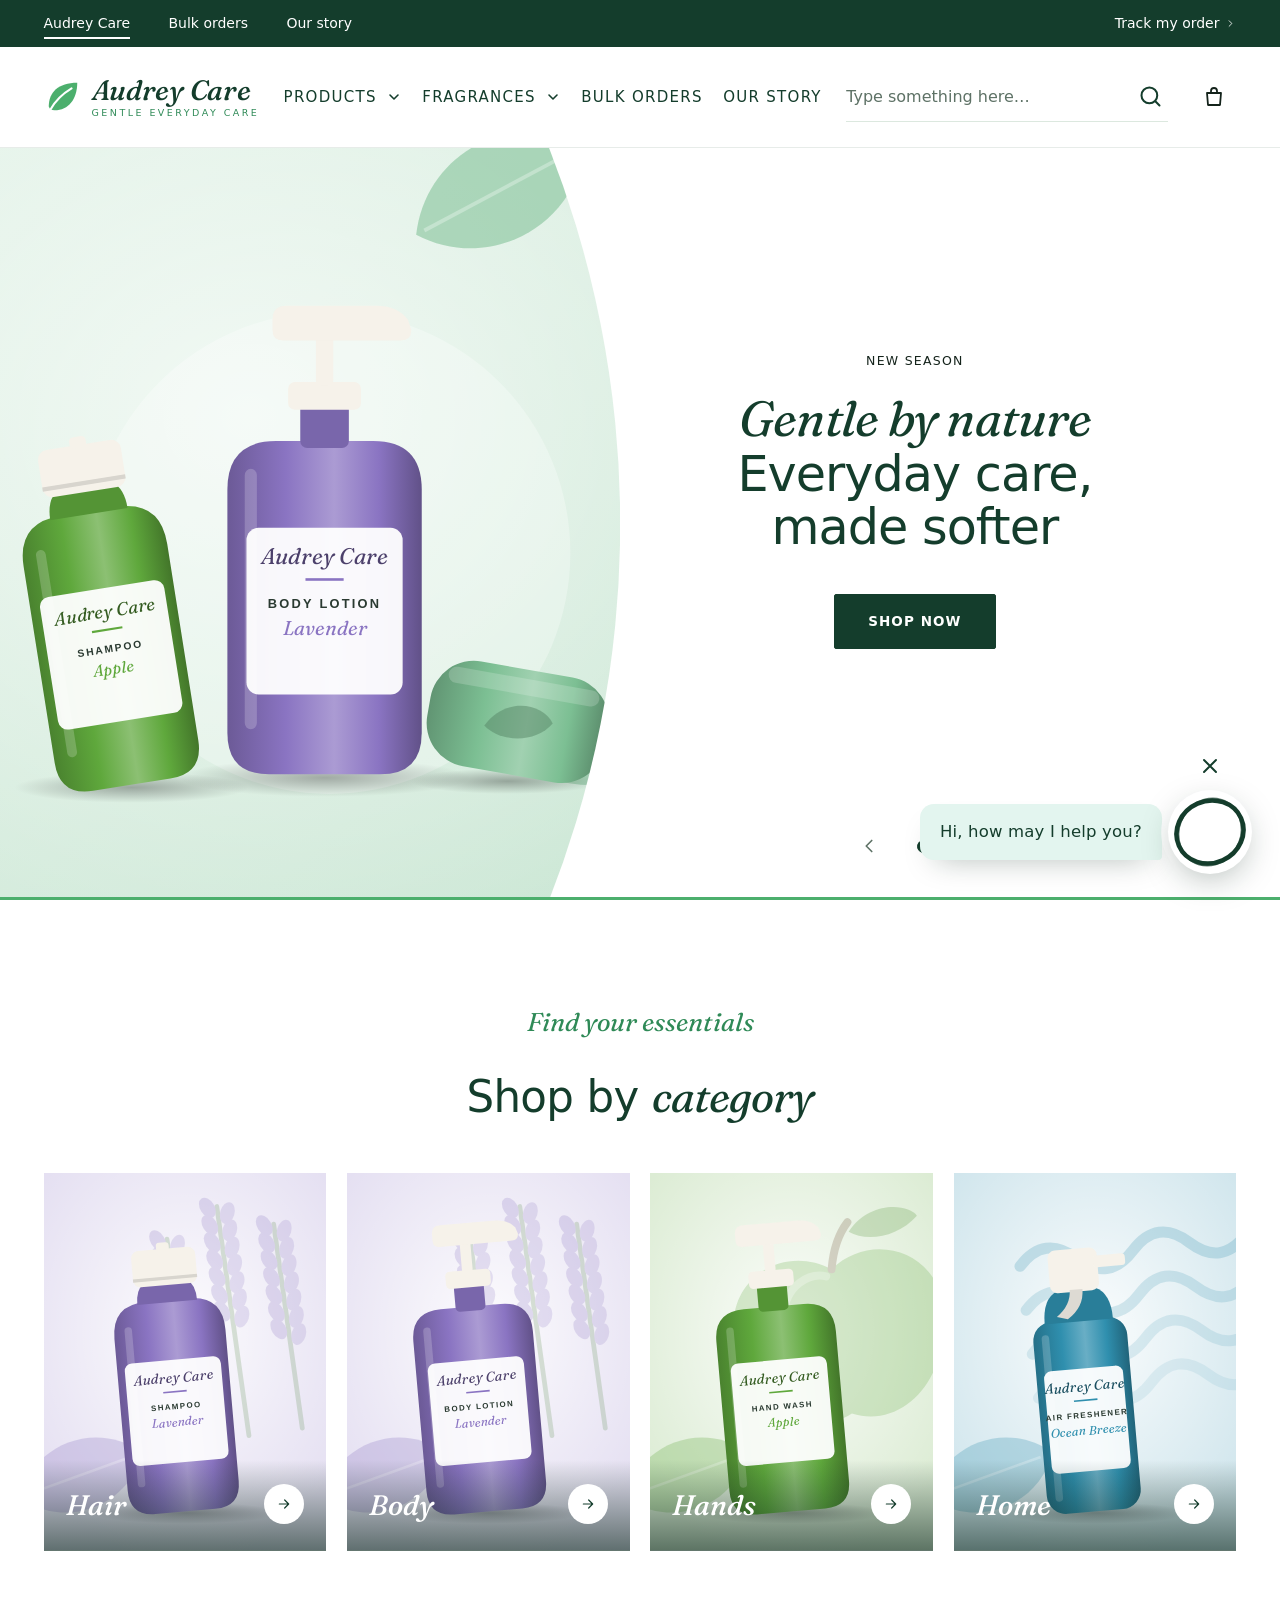
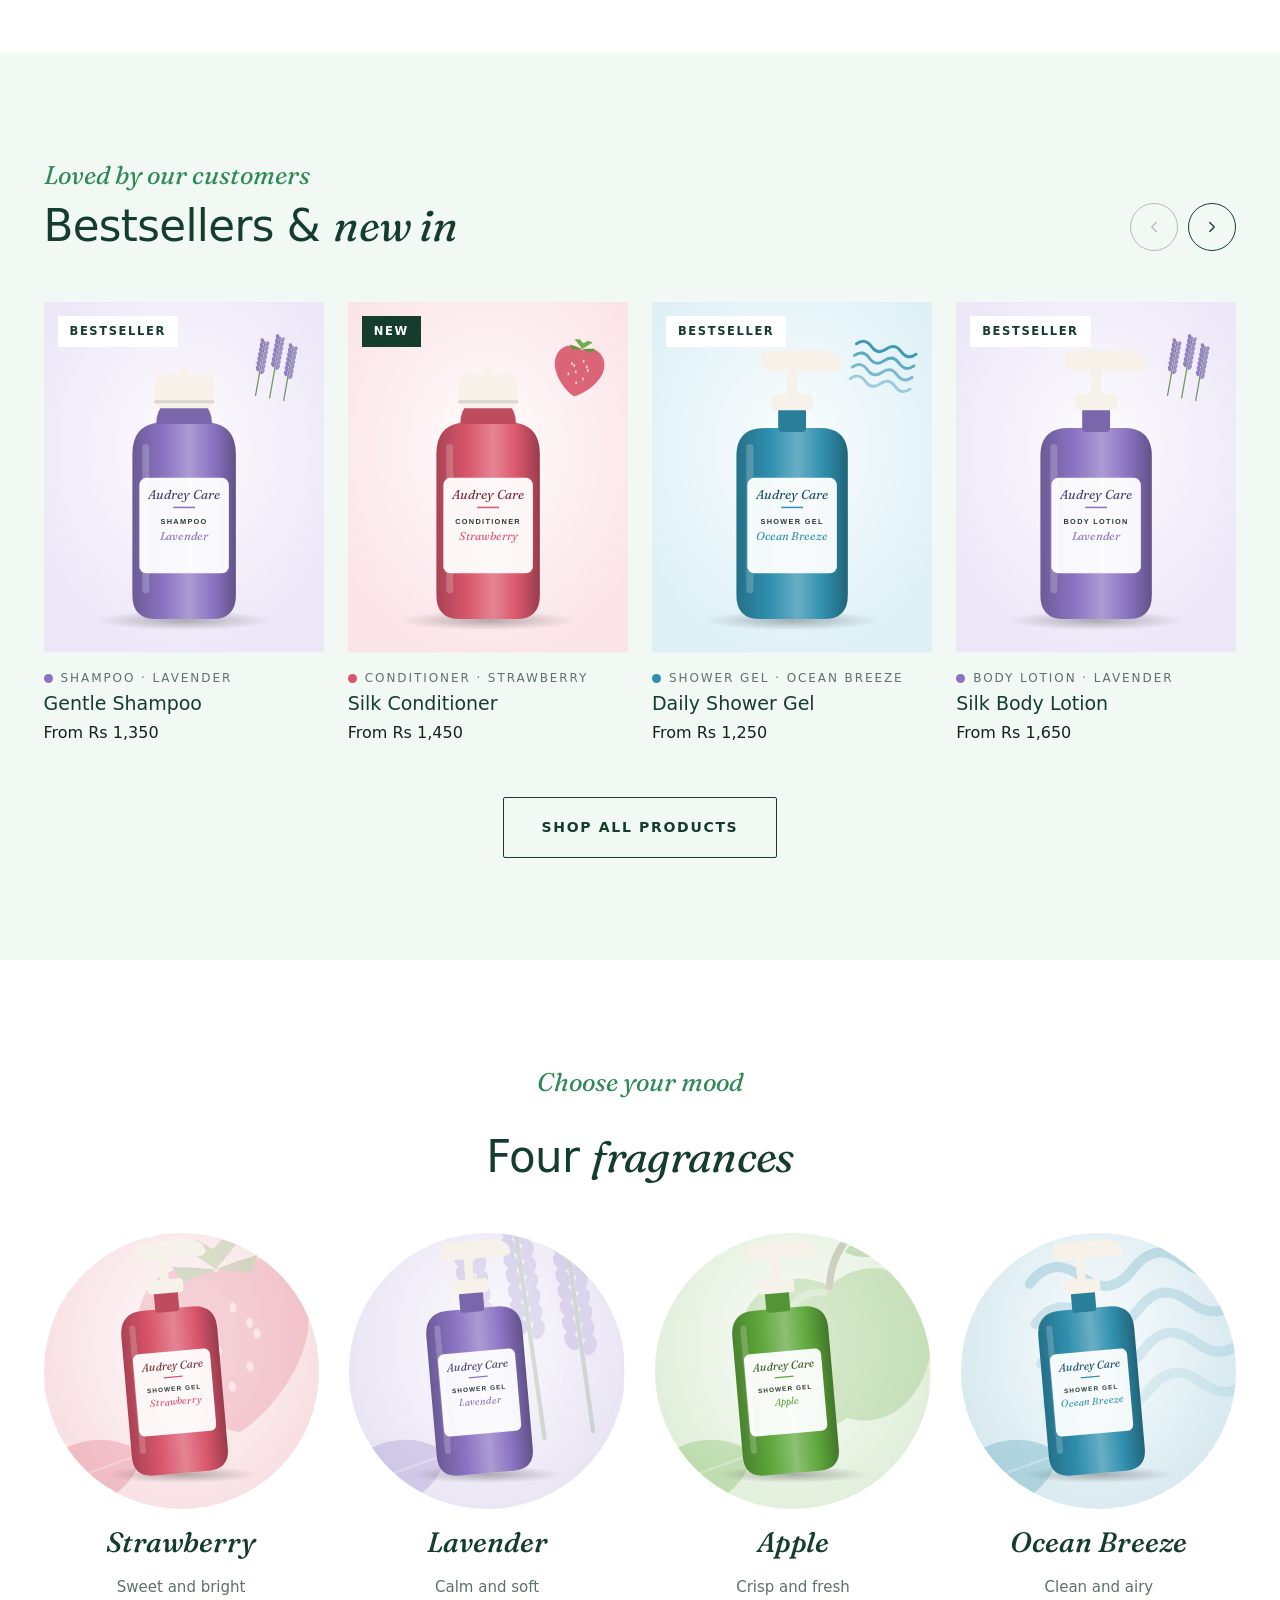
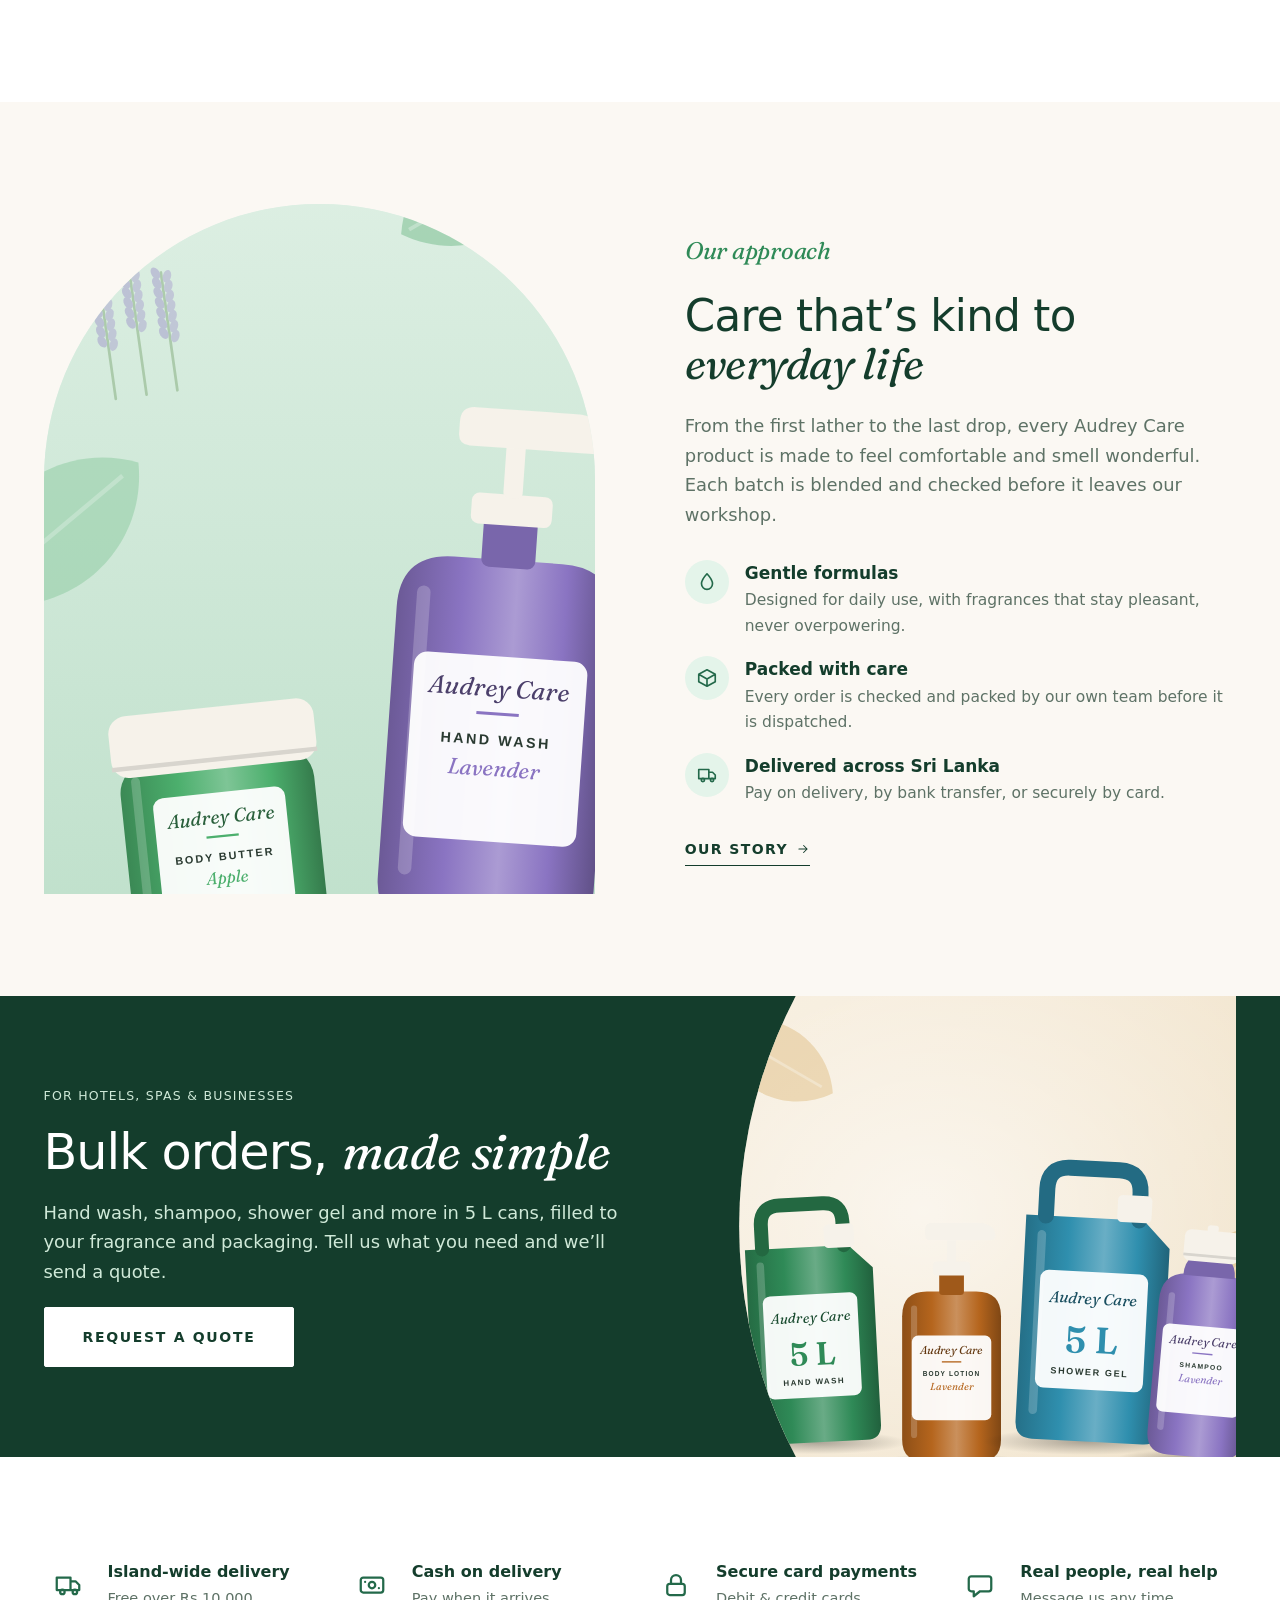
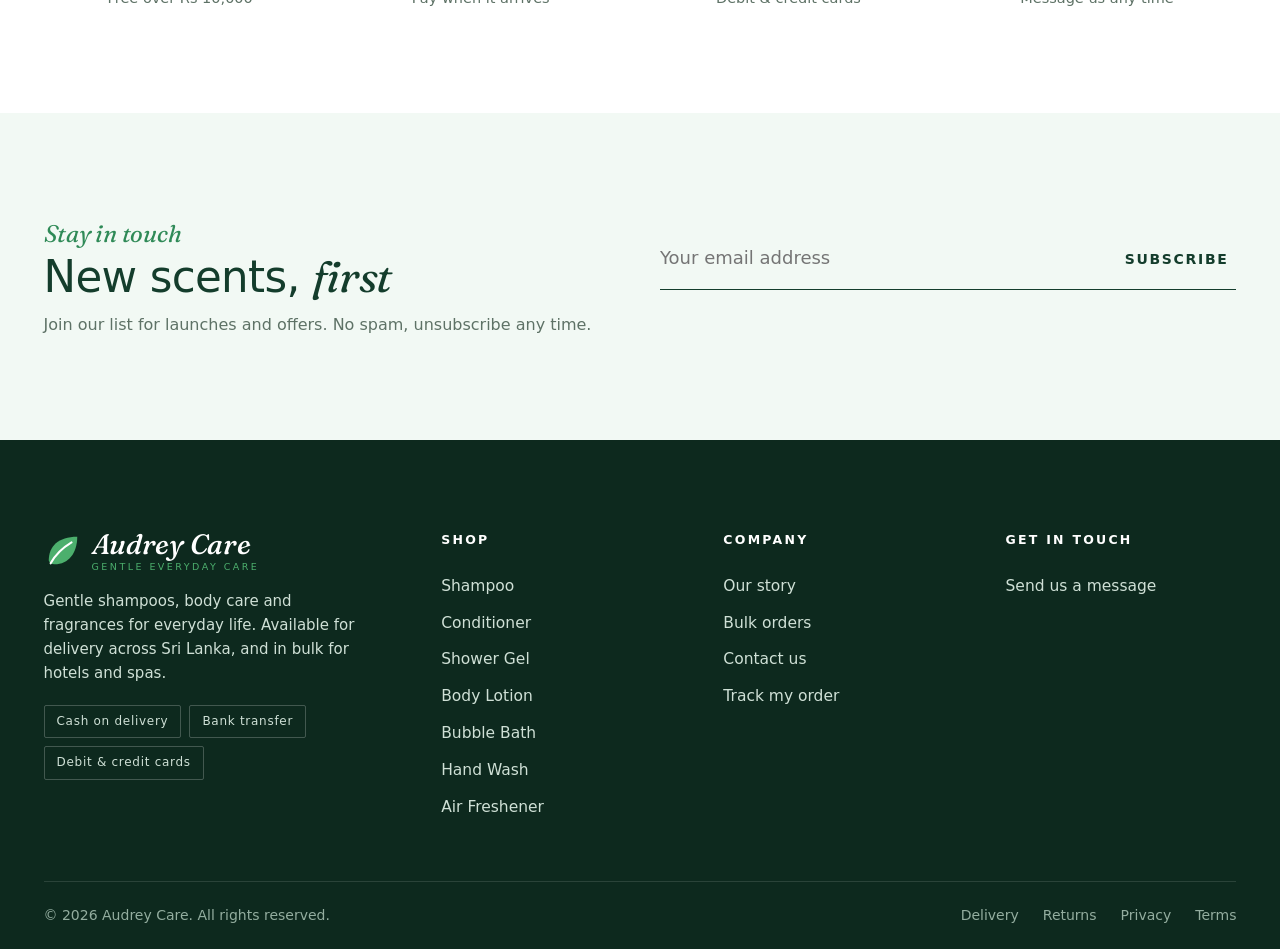
==== commit 453039f2: "Match reference layout more closely: Products menu, category page, product page - Header/hero propor" ====
--- a/index.html
+++ b/index.html
@@ -33,8 +33,8 @@
         <div class="slide-art" data-art="scent"></div>
         <div class="slide-copy">
           <p class="eyebrow rise" style="--i:0">The fragrance edit</p>
-          <h2 class="display rise" style="--i:1">Four ways to feel fresh</h2>
-          <p class="headline rise" style="--i:2">Find the scent that feels like you</p>
+          <h2 class="display rise" style="--i:1">Find your scent</h2>
+          <p class="headline rise" style="--i:2">Four ways to feel fresh</p>
           <a class="btn rise" style="--i:3" href="#scents">Explore scents</a>
         </div>
       </article>
@@ -42,7 +42,7 @@
         <div class="slide-art" data-art="bulk"></div>
         <div class="slide-copy">
           <p class="eyebrow rise" style="--i:0">For hotels &amp; spas</p>
-          <h2 class="display rise" style="--i:1">Made in bulk, with care</h2>
+          <h2 class="display rise" style="--i:1">Made with care</h2>
           <p class="headline rise" style="--i:2">Bulk orders in 5 L cans</p>
           <a class="btn rise" style="--i:3" href="bulk.html">Request a quote</a>
         </div>
--- a/css/styles.css
+++ b/css/styles.css
@@ -34,11 +34,11 @@
   --ease: cubic-bezier(.22, .61, .36, 1);
   --ease-out: cubic-bezier(.16, 1, .3, 1);
 
-  --utility-h: 44px;
-  --main-h: 96px;
+  --utility-h: 47px;
+  --main-h: 100px;
   --main-h-compact: 70px;
-  --gutter: clamp(20px, 4vw, 56px);
-  --maxw: 1360px;
+  --gutter: clamp(20px, 3.4vw, 48px);
+  --maxw: 1500px;
 }
 
 *, *::before, *::after { box-sizing: border-box; }
@@ -63,10 +63,10 @@
 .sr-only { position: absolute; width: 1px; height: 1px; overflow: hidden; clip: rect(0 0 0 0); white-space: nowrap; }
 
 /* ---------- Type ---------- */
-.eyebrow { font-size: 13px; font-weight: 500; letter-spacing: .18em; text-transform: uppercase; color: var(--ink); }
+.eyebrow { font-size: clamp(12.5px, .9vw, 17px); font-weight: 500; letter-spacing: .1em; text-transform: uppercase; color: var(--ink); }
 .serif-i { font-family: var(--font-serif); font-style: italic; font-weight: 400; letter-spacing: -.01em; }
-.display { font-family: var(--font-serif); font-style: italic; font-weight: 400; font-size: clamp(42px, 4.9vw, 78px); line-height: 1.02; color: var(--green-900); letter-spacing: -.015em; }
-.headline { font-weight: 400; font-size: clamp(36px, 4.7vw, 70px); line-height: 1.05; letter-spacing: -.02em; color: var(--green-900); }
+.display { font-family: var(--font-serif); font-style: italic; font-weight: 400; font-size: clamp(38px, 3.85vw, 74px); line-height: 1.05; color: var(--green-900); letter-spacing: -.015em; }
+.headline { font-weight: 400; font-size: clamp(34px, 3.85vw, 74px); line-height: 1.06; letter-spacing: -.02em; color: var(--green-900); }
 .h2 { font-weight: 400; font-size: clamp(30px, 3.4vw, 48px); line-height: 1.1; letter-spacing: -.015em; color: var(--green-900); }
 .h2 em, .headline em { font-family: var(--font-serif); font-style: italic; font-weight: 400; }
 .lead { font-size: clamp(17px, 1.4vw, 20px); line-height: 1.65; color: var(--muted); max-width: 56ch; }
@@ -104,13 +104,13 @@
 .utility { background: var(--green-900); color: #fff; height: var(--utility-h); }
 .utility-in { display: flex; align-items: center; justify-content: space-between; height: 100%; }
 .utility nav { display: flex; gap: clamp(20px, 3vw, 48px); }
-.utility a { font-size: 15px; font-weight: 500; position: relative; padding: 4px 0; display: inline-flex; align-items: center; gap: 6px; }
+.utility a { font-size: clamp(14px, .9vw, 17px); font-weight: 500; position: relative; padding: 4px 0; display: inline-flex; align-items: center; gap: 6px; }
 .utility a::after { content: ''; position: absolute; left: 0; right: 0; bottom: 0; height: 1.5px; background: currentColor; transform: scaleX(0); transform-origin: left; transition: transform .4s var(--ease-out); }
 .utility a:hover::after, .utility a.is-current::after { transform: none; }
 .utility svg { width: 11px; height: 11px; }
 
-.mainbar { position: relative; background: #fff; border-bottom: 1px solid transparent; transition: box-shadow .4s var(--ease), border-color .4s; }
-.mainbar-in { display: flex; align-items: center; gap: clamp(16px, 2.6vw, 44px); height: var(--main-h); transition: height .4s var(--ease-out); }
+.mainbar { position: relative; background: #fff; border-bottom: 1px solid #e7ece9; transition: box-shadow .4s var(--ease), border-color .4s; }
+.mainbar-in { display: flex; align-items: center; gap: clamp(14px, 1.9vw, 32px); height: var(--main-h); transition: height .4s var(--ease-out); }
 .site-header.is-compact .mainbar { box-shadow: 0 10px 30px -18px rgba(13, 41, 30, .35); border-color: var(--line); }
 .site-header.is-compact .mainbar-in { height: var(--main-h-compact); }
 
@@ -120,20 +120,20 @@
 .brand-name { font-family: var(--font-serif); font-style: italic; font-weight: 500; font-size: 28px; line-height: 1; letter-spacing: -.01em; }
 .brand-name small { display: block; font-family: var(--font-sans); font-style: normal; font-weight: 500; font-size: 9.5px; letter-spacing: .26em; text-transform: uppercase; color: var(--green-600); margin-top: 4px; }
 
-.mainnav { display: flex; align-items: center; gap: clamp(16px, 2vw, 34px); margin-left: clamp(0px, 1.4vw, 24px); }
-.navlink { position: relative; display: inline-flex; align-items: center; gap: 8px; padding: 8px 0; font-size: 15.5px; font-weight: 500; letter-spacing: .1em; white-space: nowrap; text-transform: uppercase; color: var(--green-900); }
-.navlink::after { content: ''; position: absolute; left: 0; right: 0; bottom: 0; height: 2px; background: var(--green-500); transform: scaleX(0); transform-origin: left; transition: transform .45s var(--ease-out); }
+.mainnav { display: flex; align-items: center; gap: clamp(14px, 1.6vw, 30px); margin-left: clamp(0px, calc((100vw - 1300px) * .12), 70px); }
+.navlink { position: relative; display: inline-flex; align-items: center; gap: 9px; padding: 8px 0; font-size: clamp(15px, 1.1vw, 20px); font-weight: 500; letter-spacing: .085em; white-space: nowrap; text-transform: uppercase; color: var(--green-900); }
+.navlink::after { content: ''; position: absolute; left: 0; right: 0; bottom: -2px; height: 3px; background: var(--clay); transform: scaleX(0); transform-origin: left; transition: transform .45s var(--ease-out); }
 .navlink:hover::after, .navlink[aria-expanded='true']::after, .navlink.is-current::after { transform: none; }
-.navlink svg { width: 14px; height: 14px; transition: transform .4s var(--ease-out); }
+.navlink svg { width: 16px; height: 16px; stroke-width: 2.4; transition: transform .4s var(--ease-out); }
 .navlink[aria-expanded='true'] svg { transform: rotate(180deg); }
 
-.search { position: relative; margin-left: auto; width: clamp(180px, 19vw, 290px); }
+.search { position: relative; margin-left: auto; flex: 1 1 0; min-width: 200px; max-width: 450px; }
 .search form { display: flex; align-items: center; border-bottom: 1.5px solid var(--line); transition: border-color .3s; }
 .search form:focus-within { border-color: var(--green-600); }
-.search input { flex: 1; min-width: 0; border: 0; background: none; padding: 12px 0; font-size: 17px; outline: none; }
+.search input { flex: 1; min-width: 0; border: 0; background: none; padding: 12px 0; font-size: clamp(16px, 1.05vw, 20px); outline: none; }
 .search input::placeholder { color: var(--muted); }
 .search button { display: grid; place-items: center; width: 36px; height: 36px; }
-.search button svg { width: 24px; height: 24px; color: var(--green-900); }
+.search button svg { width: 27px; height: 27px; color: var(--green-900); }
 .search-results { position: absolute; left: 0; right: 0; top: calc(100% + 8px); background: #fff; border: 1px solid var(--line); box-shadow: 0 24px 48px -20px rgba(13, 41, 30, .35); z-index: 70; opacity: 0; transform: translateY(-6px); pointer-events: none; transition: opacity .25s var(--ease), transform .35s var(--ease-out); }
 .search-results.is-open { opacity: 1; transform: none; pointer-events: auto; }
 .search-results a { display: grid; grid-template-columns: 48px 1fr; gap: 14px; align-items: center; padding: 10px 14px; transition: background .2s; }
@@ -152,22 +152,40 @@
 .burger { display: none; }
 
 /* Mega menu */
-.mega { position: absolute; left: 0; right: 0; top: 100%; background: #fff; border-top: 1px solid var(--line); box-shadow: 0 40px 60px -40px rgba(13, 41, 30, .4); opacity: 0; transform: translateY(-10px); visibility: hidden; pointer-events: none; transition: opacity .3s var(--ease), transform .5s var(--ease-out), visibility 0s .5s; }
+.mega { position: absolute; left: 0; right: 0; top: 100%; background: #fff; border-top: 1px solid var(--line); box-shadow: 0 40px 60px -40px rgba(13, 41, 30, .35); opacity: 0; transform: translateY(-10px); visibility: hidden; pointer-events: none; transition: opacity .3s var(--ease), transform .5s var(--ease-out), visibility 0s .5s; }
 .mega.is-open { opacity: 1; transform: none; visibility: visible; pointer-events: auto; transition-delay: 0s; }
-.mega-panel { display: none; padding-block: 40px 48px; grid-template-columns: repeat(4, 1fr) 1.25fr; gap: 40px; }
+.mega-panel { display: none; }
 .mega-panel.is-active { display: grid; }
-.mega h4 { font-size: 12.5px; font-weight: 600; letter-spacing: .18em; text-transform: uppercase; color: var(--muted); margin-bottom: 16px; }
-.mega-col a { display: block; padding: 7px 0; font-size: 18px; color: var(--green-900); transition: transform .35s var(--ease-out), color .25s; }
-.mega-col a:hover { transform: translateX(8px); color: var(--green-600); }
-.mega.is-open .mega-col, .mega.is-open .mega-feature { animation: megaIn .6s var(--ease-out) both; }
-.mega.is-open .mega-col:nth-child(2) { animation-delay: .05s; } .mega.is-open .mega-col:nth-child(3) { animation-delay: .1s; } .mega.is-open .mega-col:nth-child(4) { animation-delay: .15s; } .mega.is-open .mega-feature { animation-delay: .2s; }
+.mm-close { position: absolute; top: 40px; right: clamp(16px, 4.2vw, 78px); width: 46px; height: 46px; display: grid; place-items: center; color: var(--green-900); transition: transform .4s var(--ease-out); z-index: 2; }
+.mm-close:hover { transform: rotate(90deg); }
+.mm-close svg { width: 32px; height: 32px; stroke-width: 1.6; }
+.mega-panel--shop.is-active { grid-template-columns: clamp(190px, 18vw, 270px) 1fr; padding-block: 44px 64px; }
+.mm-rail { display: flex; flex-direction: column; }
+.mm-all { display: inline-flex; align-items: center; gap: 10px; font-size: clamp(18px, 1.3vw, 24px); color: var(--green-700); margin-bottom: 26px; }
+.mm-all .arr, .mm-link .arr, .mm-disc .arr { width: 20px; height: 20px; flex: none; transition: transform .35s var(--ease-out); }
+.mm-all:hover .arr, .mm-link:hover .arr, .mm-disc:hover .arr { transform: translateX(6px); }
+.mm-cat { display: block; padding: 17px 8px; font-size: clamp(20px, 1.4vw, 26px); color: var(--green-900); position: relative; width: fit-content; transition: color .25s, transform .35s var(--ease-out); }
+.mm-cat span, .mm-cat { text-decoration: underline transparent 2px; text-underline-offset: 8px; }
+.mm-cat.is-active { text-decoration-color: var(--green-900); transform: translateX(4px); }
+.mm-sets { min-width: 0; }
+.mm-set { display: none; grid-template-columns: repeat(3, 1fr) minmax(260px, 407px); gap: clamp(16px, 2vw, 40px); align-items: start; }
+.mm-set.is-active { display: grid; }
+.mm-col h4 { font-size: clamp(13px, .9vw, 16px); font-weight: 600; letter-spacing: .09em; text-transform: uppercase; color: var(--green-900); margin-bottom: 14px; }
+.mm-col a { display: flex; align-items: center; padding: 13px 0; font-size: clamp(16px, 1.05vw, 19px); color: #1f2a23; transition: color .25s, transform .35s var(--ease-out); }
+.mm-col a:hover { color: var(--green-600); transform: translateX(5px); }
+.mm-promo { display: grid; gap: 0; }
+.mm-img { display: block; aspect-ratio: 407 / 227; overflow: hidden; background: var(--green-50); }
+.mm-img svg { width: 100%; height: 100%; transition: transform 1.2s var(--ease-out); }
+.mm-img:hover svg { transform: scale(1.06); }
+.mm-link { display: inline-flex; align-items: center; gap: 10px; margin-top: 22px; font-size: clamp(18px, 1.3vw, 24px); color: var(--green-700); }
+.mm-promo p { margin: 12px 0 28px; font-size: clamp(14px, .95vw, 17px); color: #2a312c; letter-spacing: .01em; }
+.mm-promo hr { border: 0; border-top: 1px solid var(--line); margin: 0 0 14px; }
+.mm-disc { display: inline-flex; align-items: center; gap: 10px; padding: 8px 0; font-size: clamp(16px, 1.05vw, 19px); color: var(--green-700); width: fit-content; }
+.mega.is-open .mm-set.is-active > * { animation: megaIn .6s var(--ease-out) both; }
+.mega.is-open .mm-set.is-active > :nth-child(2) { animation-delay: .05s; } .mega.is-open .mm-set.is-active > :nth-child(3) { animation-delay: .1s; } .mega.is-open .mm-set.is-active > :nth-child(4) { animation-delay: .15s; }
 @keyframes megaIn { from { opacity: 0; transform: translateY(14px); } to { opacity: 1; transform: none; } }
-.mega-feature { position: relative; display: block; min-height: 260px; overflow: hidden; background: var(--green-50); }
-.mega-feature svg { position: absolute; inset: 0; width: 100%; height: 100%; object-fit: cover; transition: transform 1.2s var(--ease-out); }
-.mega-feature:hover svg { transform: scale(1.06); }
-.mega-feature span { position: absolute; left: 16px; bottom: 16px; background: #fff; padding: 10px 16px; font-size: 13px; font-weight: 600; letter-spacing: .1em; text-transform: uppercase; color: var(--green-900); }
-.dot { display: inline-block; width: 12px; height: 12px; border-radius: 50%; margin-right: 10px; vertical-align: -1px; }
-.mega-panel--scent { grid-template-columns: repeat(4, 1fr); }
+.dot { display: inline-block; width: 12px; height: 12px; border-radius: 50%; margin-right: 10px; vertical-align: -1px; flex: none; }
+.mega-panel--scent.is-active { grid-template-columns: repeat(4, 1fr); gap: 40px; padding-block: 40px 48px; }
 .scent-link { display: grid; gap: 12px; }
 .scent-link .scent-thumb { aspect-ratio: 4/3; overflow: hidden; }
 .scent-link .scent-thumb svg { width: 100%; height: 100%; transition: transform 1s var(--ease-out); }
@@ -197,24 +215,26 @@
 /* ---------- Hero carousel ---------- */
 .hero { position: relative; background: #fff; overflow: hidden; }
 .hero-track { display: grid; }
-.slide { grid-area: 1 / 1; display: grid; grid-template-columns: 1.06fr 1fr; min-height: clamp(540px, calc(100vh - 140px), 790px); opacity: 0; visibility: hidden; transition: opacity .9s var(--ease), visibility 0s .9s; }
+.slide { grid-area: 1 / 1; display: grid; grid-template-columns: .94fr 1fr; min-height: clamp(540px, calc(100vh - 148px), 800px); opacity: 0; visibility: hidden; transition: opacity .9s var(--ease), visibility 0s .9s; }
 .slide.is-active { opacity: 1; visibility: visible; transition-delay: 0s; z-index: 1; }
-.slide-art { position: relative; overflow: hidden; }
-.slide.is-active .slide-art { animation: arc 1.6s var(--ease-out) both; }
-@keyframes arc { from { clip-path: circle(0% at 0% 50%); } to { clip-path: circle(100% at 0% 50%); } }
+.slide-art { position: relative; overflow: hidden; container-type: size; }
+.art-clip { position: absolute; inset: 0; clip-path: circle(166cqw at -66cqw 50%); }
+.slide.is-active .art-clip { animation: arc 1.7s var(--ease-out) both; }
+@keyframes arc { from { clip-path: circle(0cqw at 0cqw 50%); } to { clip-path: circle(166cqw at -66cqw 50%); } }
 @keyframes arc-m { from { clip-path: circle(0% at 50% 0%); } to { clip-path: circle(150% at 50% 0%); } }
-.slide-art svg { position: absolute; inset: 0; width: 100%; height: 100%; }
-.slide.is-active .slide-art svg { animation: settle 8s var(--ease-out) both; }
+.art-clip svg { position: absolute; inset: 0; width: 100%; height: 100%; }
+.slide.is-active .art-clip svg { animation: settle 8s var(--ease-out) both; }
 @keyframes settle { from { transform: scale(1.12); } to { transform: scale(1); } }
-.slide-copy { display: flex; flex-direction: column; align-items: center; justify-content: center; text-align: center; padding: 48px clamp(24px, 4vw, 72px) 96px; gap: 0; }
+.slide-copy { display: flex; flex-direction: column; align-items: center; justify-content: center; text-align: center; padding: 48px clamp(24px, 12vw, 230px) 96px clamp(24px, 6.5vw, 125px); gap: 0; }
 .slide-copy .eyebrow { margin-bottom: 22px; }
 .slide-copy .display { margin-bottom: 4px; }
-.slide-copy .headline { max-width: 13ch; margin-bottom: 40px; }
+.slide-copy .headline { max-width: 12ch; margin-bottom: clamp(28px, 3.2vw, 56px); }
+.slide-copy .btn { padding: clamp(15px, 1.25vw, 22px) clamp(28px, 2.6vw, 50px); font-size: clamp(13.5px, 1.02vw, 19px); letter-spacing: .08em; }
 .rise { opacity: 0; transform: translateY(28px); }
 .slide.is-active .rise { animation: rise 1s var(--ease-out) both; animation-delay: calc(.45s + var(--i, 0) * .12s); }
 @keyframes rise { from { opacity: 0; transform: translateY(28px); } to { opacity: 1; transform: none; } }
 
-.hero-ctrl { position: absolute; z-index: 5; right: 0; bottom: 38px; width: 50%; display: flex; justify-content: center; align-items: center; gap: 22px; }
+.hero-ctrl { position: absolute; z-index: 5; right: 0; bottom: 34px; width: 51.5%; display: flex; justify-content: center; align-items: center; gap: clamp(18px, 2.2vw, 42px); }
 .hero-ctrl .arrow { width: 40px; height: 40px; display: grid; place-items: center; color: var(--muted); transition: color .25s, transform .35s var(--ease-out); }
 .hero-ctrl .arrow:hover { color: var(--green-900); }
 .hero-ctrl .arrow.prev:hover { transform: translateX(-4px); } .hero-ctrl .arrow.next:hover { transform: translateX(4px); }
@@ -326,7 +346,8 @@
 /* Newsletter */
 .newsletter { display: grid; grid-template-columns: 1fr 1fr; gap: 40px; align-items: center; }
 .nl-form { display: flex; gap: 0; border-bottom: 1.5px solid var(--green-900); }
-.nl-form input { flex: 1; min-width: 0; border: 0; background: none; padding: 16px 0; font-size: 18px; outline: none; }
+.newsletter > * { min-width: 0; }
+.nl-form input { flex: 1; min-width: 0; width: 100%; border: 0; background: none; padding: 16px 0; font-size: 18px; outline: none; }
 .nl-form button { padding: 0 8px 0 24px; font-size: 14px; font-weight: 600; letter-spacing: .12em; text-transform: uppercase; color: var(--green-900); }
 .nl-note { margin-top: 12px; font-size: 14px; min-height: 22px; color: var(--green-700); }
 
@@ -379,14 +400,17 @@
 /* Toast + chat */
 .toast { position: fixed; left: 50%; bottom: 28px; z-index: 160; transform: translate(-50%, 24px); opacity: 0; background: var(--green-900); color: #fff; padding: 14px 22px; font-size: 15px; box-shadow: 0 20px 40px -20px rgba(0, 0, 0, .5); transition: opacity .4s var(--ease), transform .5s var(--ease-out); pointer-events: none; max-width: calc(100vw - 32px); }
 .toast.is-on { opacity: 1; transform: translate(-50%, 0); }
-.chat { position: fixed; right: 20px; bottom: 20px; z-index: 90; display: flex; align-items: flex-end; gap: 12px; }
-.chat-bubble { position: relative; background: #e6f6ec; color: var(--green-900); padding: 14px 18px; font-size: 16px; box-shadow: 0 14px 30px -14px rgba(13, 41, 30, .35); border-radius: 14px 14px 4px 14px; opacity: 0; transform: translateY(10px) scale(.96); transform-origin: bottom right; pointer-events: none; transition: opacity .5s var(--ease), transform .6s var(--ease-out); }
+.chat { position: fixed; right: clamp(14px, 2.2vw, 40px); bottom: clamp(14px, 2vw, 30px); z-index: 90; display: flex; align-items: flex-end; gap: 6px; transition: bottom .5s var(--ease-out); }
+body.has-sticky .chat { bottom: 100px; }
+.chat-bubble { position: relative; background: #e3f5ef; color: var(--green-900); padding: 15px 20px; font-size: 16.5px; letter-spacing: .01em; box-shadow: 0 14px 30px -16px rgba(13, 41, 30, .35); border-radius: 14px 14px 4px 14px; margin-bottom: 14px; opacity: 0; transform: translateY(10px) scale(.96); transform-origin: bottom right; pointer-events: none; transition: opacity .5s var(--ease), transform .6s var(--ease-out); }
 .chat.is-greeting .chat-bubble { opacity: 1; transform: none; pointer-events: auto; }
-.chat-bubble button { position: absolute; top: -12px; right: -8px; width: 26px; height: 26px; border-radius: 50%; background: #fff; box-shadow: 0 4px 10px rgba(0, 0, 0, .15); display: grid; place-items: center; }
-.chat-bubble button svg { width: 12px; height: 12px; }
-.chat-fab { display: grid; place-items: center; width: 60px; height: 60px; border-radius: 50%; background: var(--green-600); color: #fff; box-shadow: 0 16px 30px -12px rgba(13, 41, 30, .55); transition: transform .4s var(--ease-out), background .3s; }
-.chat-fab:hover { transform: scale(1.08); background: var(--green-700); }
-.chat-fab svg { width: 30px; height: 30px; }
+.chat-x { position: absolute; top: -40px; right: 26px; width: 32px; height: 32px; display: grid; place-items: center; color: var(--green-900); opacity: 0; pointer-events: none; transition: opacity .4s; }
+.chat.is-greeting .chat-x { opacity: 1; pointer-events: auto; }
+.chat-x svg { width: 24px; height: 24px; stroke-width: 2; }
+.chat-fab { position: relative; display: grid; place-items: center; width: 84px; height: 84px; border-radius: 50%; background: #fff; box-shadow: 0 10px 34px -8px rgba(13, 41, 30, .35), 0 0 0 7px rgba(255, 255, 255, .7); transition: transform .4s var(--ease-out); }
+.chat-fab:hover { transform: scale(1.07); }
+.chat-fab svg { position: absolute; inset: 0; width: 100%; height: 100%; color: var(--green-900); animation: orb 16s linear infinite; }
+@keyframes orb { to { transform: rotate(360deg); } }
 
 /* ---------- Page hero (inner pages) ---------- */
 .page-hero { background: var(--green-50); padding-block: clamp(40px, 6vw, 88px) clamp(36px, 5vw, 72px); position: relative; overflow: hidden; }
@@ -446,7 +470,6 @@
 .acc[open] summary svg { transform: rotate(45deg); }
 .acc .acc-body { padding: 0 0 22px; color: var(--muted); max-width: 60ch; animation: accIn .5s var(--ease-out); }
 @keyframes accIn { from { opacity: 0; transform: translateY(-6px); } to { opacity: 1; transform: none; } }
-.sticky-buy { display: none; }
 
 /* ---------- Forms ---------- */
 .field { display: grid; gap: 8px; }
@@ -542,6 +565,68 @@
 .prose a { color: var(--green-700); text-decoration: underline; text-underline-offset: 3px; }
 .toc { display: flex; gap: 12px; flex-wrap: wrap; }
 
+/* ---------- Breadcrumbs (chevron style) ---------- */
+.crumbs { font-size: clamp(14px, .95vw, 18px); gap: 10px; align-items: center; color: #2a312c; }
+.crumbs span[aria-hidden] { color: var(--muted); font-size: 1.15em; line-height: 1; }
+.crumbs > :last-child { color: var(--green-700); }
+
+/* ---------- Category page (tile row + big title) ---------- */
+.cat-row { display: grid; grid-template-columns: repeat(6, 1fr); gap: clamp(10px, 1.4vw, 26px); margin-top: clamp(26px, 4vw, 56px); border-bottom: 1px solid var(--line); }
+.cat { position: relative; display: grid; gap: 18px; align-content: start; padding-bottom: 22px; border-bottom: 2px solid transparent; margin-bottom: -1px; transition: border-color .35s var(--ease); }
+.cat-img { display: block; aspect-ratio: 174 / 150; overflow: hidden; }
+.cat-img svg { width: 100%; height: 100%; transition: transform 1.2s var(--ease-out); }
+.cat:hover .cat-img svg { transform: scale(1.07); }
+.cat-name { display: flex; align-items: center; gap: 8px; font-size: clamp(13px, 1.02vw, 19px); font-weight: 500; letter-spacing: .08em; text-transform: uppercase; color: var(--green-900); }
+.cat-name svg { width: 18px; height: 18px; transition: transform .35s var(--ease-out); }
+.cat:hover .cat-name svg { transform: translateX(5px); }
+.cat.is-active { border-bottom-color: var(--green-900); }
+.cat--out::before { content: ''; position: absolute; left: calc(clamp(10px, 1.4vw, 26px) / -2); top: 0; height: calc(100% - 22px); width: 1px; background: var(--line); }
+.shop-intro { padding-block: clamp(34px, 5vw, 72px) 10px; }
+.page-title { font-size: clamp(36px, 3.8vw, 72px); font-weight: 400; letter-spacing: -.015em; line-height: 1.1; color: var(--green-900); margin-bottom: clamp(16px, 2vw, 30px); }
+.page-desc { display: grid; gap: 16px; max-width: 920px; font-size: clamp(16px, 1.05vw, 19px); line-height: 1.8; color: #2a312c; }
+.page-desc a { color: var(--green-700); text-decoration: underline; text-underline-offset: 3px; }
+.shop-bar { margin-top: 28px; border-top: 1px solid var(--line); border-bottom: 0; padding-top: 26px; }
+
+/* ---------- Product page (reference layout) ---------- */
+.wrap--pdp { max-width: 1330px; }
+.pdp { display: grid; grid-template-columns: 1.26fr 1fr; gap: clamp(32px, 6vw, 112px); padding-block: 28px clamp(64px, 8vw, 110px); align-items: start; }
+.gallery { display: block; position: static; }
+.stage-wrap { position: relative; }
+.stage { aspect-ratio: 1 / 1.08; }
+.zoom-btn { position: absolute; top: 20px; left: 20px; z-index: 3; width: 48px; height: 48px; display: grid; place-items: center; border-radius: 50%; color: var(--green-900); transition: background .3s, transform .4s var(--ease-out); }
+.zoom-btn:hover { background: rgba(255, 255, 255, .85); transform: scale(1.08); }
+.zoom-btn svg { width: 34px; height: 34px; }
+.thumbs { display: flex; gap: 12px; margin-top: 14px; }
+.thumbs button { width: 78px; flex: none; }
+.pdp-info { display: grid; gap: 26px; }
+.pdp-title { font-size: clamp(28px, 2.4vw, 46px); font-weight: 400; line-height: 1.18; letter-spacing: -.01em; color: var(--green-900); }
+.pdp-price { font-size: 24px; font-weight: 500; color: var(--green-900); margin-top: -10px; }
+.pdp-desc { font-size: clamp(16px, 1.05vw, 19px); line-height: 1.7; color: #2a312c; }
+.tabs { display: grid; grid-template-columns: 1fr 1fr; border: 1.5px solid var(--green-900); }
+.tabs button { padding: 16px 12px; font-size: 14.5px; font-weight: 500; letter-spacing: .07em; text-transform: uppercase; color: var(--green-900); transition: background .3s var(--ease), color .3s var(--ease); }
+.tabs button[aria-selected='true'] { background: var(--green-900); color: #fff; }
+.tabs button:not([aria-selected='true']):hover { background: var(--green-50); }
+.tab-panel { padding-top: 26px; display: grid; gap: 18px; animation: accIn .5s var(--ease-out); }
+.assure { border-block: 0; padding: 4px 0 0; }
+
+.lightbox { position: fixed; inset: 0; z-index: 200; background: rgba(255, 255, 255, .97); display: grid; place-items: center; cursor: zoom-out; animation: lbIn .35s var(--ease); }
+@keyframes lbIn { from { opacity: 0; } to { opacity: 1; } }
+.lb-img { width: min(88vw, 760px); max-height: 92vh; aspect-ratio: 1 / 1.08; overflow: hidden; animation: lbZoom .6s var(--ease-out); }
+@keyframes lbZoom { from { transform: scale(.92); } to { transform: none; } }
+.lb-img svg, .lb-img img { width: 100%; height: 100%; object-fit: cover; }
+.lb-close { position: absolute; top: 22px; right: 26px; width: 48px; height: 48px; display: grid; place-items: center; color: var(--green-900); }
+.lb-close svg { width: 32px; height: 32px; }
+
+.sticky-buy { position: fixed; left: 0; right: 0; bottom: 0; z-index: 80; background: #fff; border-top: 1px solid var(--line); box-shadow: 0 -14px 30px -20px rgba(13, 41, 30, .35); padding: 10px var(--gutter) calc(10px + env(safe-area-inset-bottom)); transform: translateY(110%); transition: transform .55s var(--ease-out); }
+.sticky-buy.is-on { transform: none; }
+.sb-in { max-width: 1100px; margin-inline: auto; display: flex; align-items: center; gap: clamp(14px, 2vw, 32px); }
+.sb-thumb { width: 56px; height: 70px; overflow: hidden; background: var(--green-50); flex: none; }
+.sb-thumb svg, .sb-thumb img { width: 100%; height: 100%; object-fit: cover; }
+.sb-name { display: grid; line-height: 1.3; min-width: 0; }
+.sb-name b { font-size: 16px; font-weight: 500; color: var(--green-900); }
+.sb-name span { font-size: 14px; color: var(--muted); }
+.sticky-buy .btn { margin-left: auto; padding: 17px 40px; flex: none; }
+
 /* ---------- Responsive ---------- */
 @media (max-width: 1180px) {
   .rail { grid-auto-columns: calc((100% - 2 * 20px) / 3); gap: 20px; }
@@ -550,17 +635,25 @@
   .search { width: clamp(180px, 20vw, 260px); }
 }
 @media (max-width: 960px) {
+  .cat-row { display: flex; overflow-x: auto; scroll-snap-type: x mandatory; scroll-padding-inline: var(--gutter); scrollbar-width: none; gap: 12px; margin-inline: calc(var(--gutter) * -1); padding-inline: var(--gutter); }
+  .cat-row::-webkit-scrollbar { display: none; }
+  .cat { flex: 0 0 min(42vw, 200px); scroll-snap-align: start; }
+  .cat--out::before { display: none; }
+  .thumbs { order: 0; }
+  .pdp-info { gap: 22px; }
   :root { --main-h: 72px; --main-h-compact: 64px; --utility-h: 0px; }
   .utility, .mainnav, .search, .mega { display: none; }
   .site-header { top: 0; }
   .burger { display: inline-grid; }
   .mainbar-in { justify-content: space-between; gap: 8px; }
   .mainbar .brand { position: absolute; left: 50%; transform: translateX(-50%); }
+  .mainbar .brand-name small { display: none; }
   .brand-name { font-size: 25px; }
   .brand svg { width: 32px; height: 32px; }
   .slide { grid-template-columns: 1fr; min-height: 0; }
-  .slide-art { height: clamp(260px, 62vw, 460px); order: 1; }
-  .slide.is-active .slide-art { animation-name: arc-m; }
+  .slide-art { height: clamp(300px, 92vw, 520px); order: 1; }
+  .art-clip { clip-path: none; }
+  .slide.is-active .art-clip { animation-name: arc-m; }
   .slide-copy { order: 2; padding: 36px 24px 96px; }
   .slide-copy .headline { margin-bottom: 28px; }
   .hero-ctrl { width: 100%; bottom: 26px; }
@@ -578,14 +671,15 @@
   .co { grid-template-columns: 1fr; }
   .summary { position: static; order: -1; }
   .steps3, .tiers { grid-template-columns: 1fr; }
-  .sticky-buy { position: fixed; left: 0; right: 0; bottom: 0; z-index: 80; display: flex; align-items: center; gap: 14px; padding: 12px 16px calc(12px + env(safe-area-inset-bottom)); background: #fff; box-shadow: 0 -14px 30px -18px rgba(13, 41, 30, .35); transform: translateY(110%); transition: transform .5s var(--ease-out); }
-  .sticky-buy.is-on { transform: none; }
-  .sticky-buy b { display: block; font-size: 15px; font-weight: 500; line-height: 1.2; }
-  .sticky-buy span { font-size: 14px; color: var(--muted); }
-  .sticky-buy .btn { margin-left: auto; padding: 14px 22px; }
-  .chat { bottom: 84px; }
+  .sticky-buy .btn { padding: 14px 22px; }
+  .sb-thumb { width: 44px; height: 56px; }
+  .chat { bottom: 20px; }
+  body.has-sticky .chat { bottom: 90px; }
 }
 @media (max-width: 640px) {
+  .chat-fab { width: 64px; height: 64px; box-shadow: 0 8px 24px -8px rgba(13, 41, 30, .35), 0 0 0 5px rgba(255, 255, 255, .7); }
+  .chat-bubble { font-size: 14.5px; padding: 11px 15px; margin-bottom: 8px; }
+  .chat-x { top: -34px; right: 14px; }
   .rail { grid-auto-columns: 72%; gap: 14px; }
   .grid { grid-template-columns: repeat(2, 1fr); gap: 28px 14px; }
   .card-name { font-size: 16.5px; }
@@ -604,5 +698,5 @@
 @media (prefers-reduced-motion: reduce) {
   *, *::before, *::after { animation-duration: .01ms !important; animation-delay: 0ms !important; transition-duration: .01ms !important; transition-delay: 0ms !important; scroll-behavior: auto !important; }
   .js .reveal, .rise { opacity: 1 !important; transform: none !important; }
-  .slide-art { clip-path: none !important; }
+  .art-clip { clip-path: none !important; }
 }
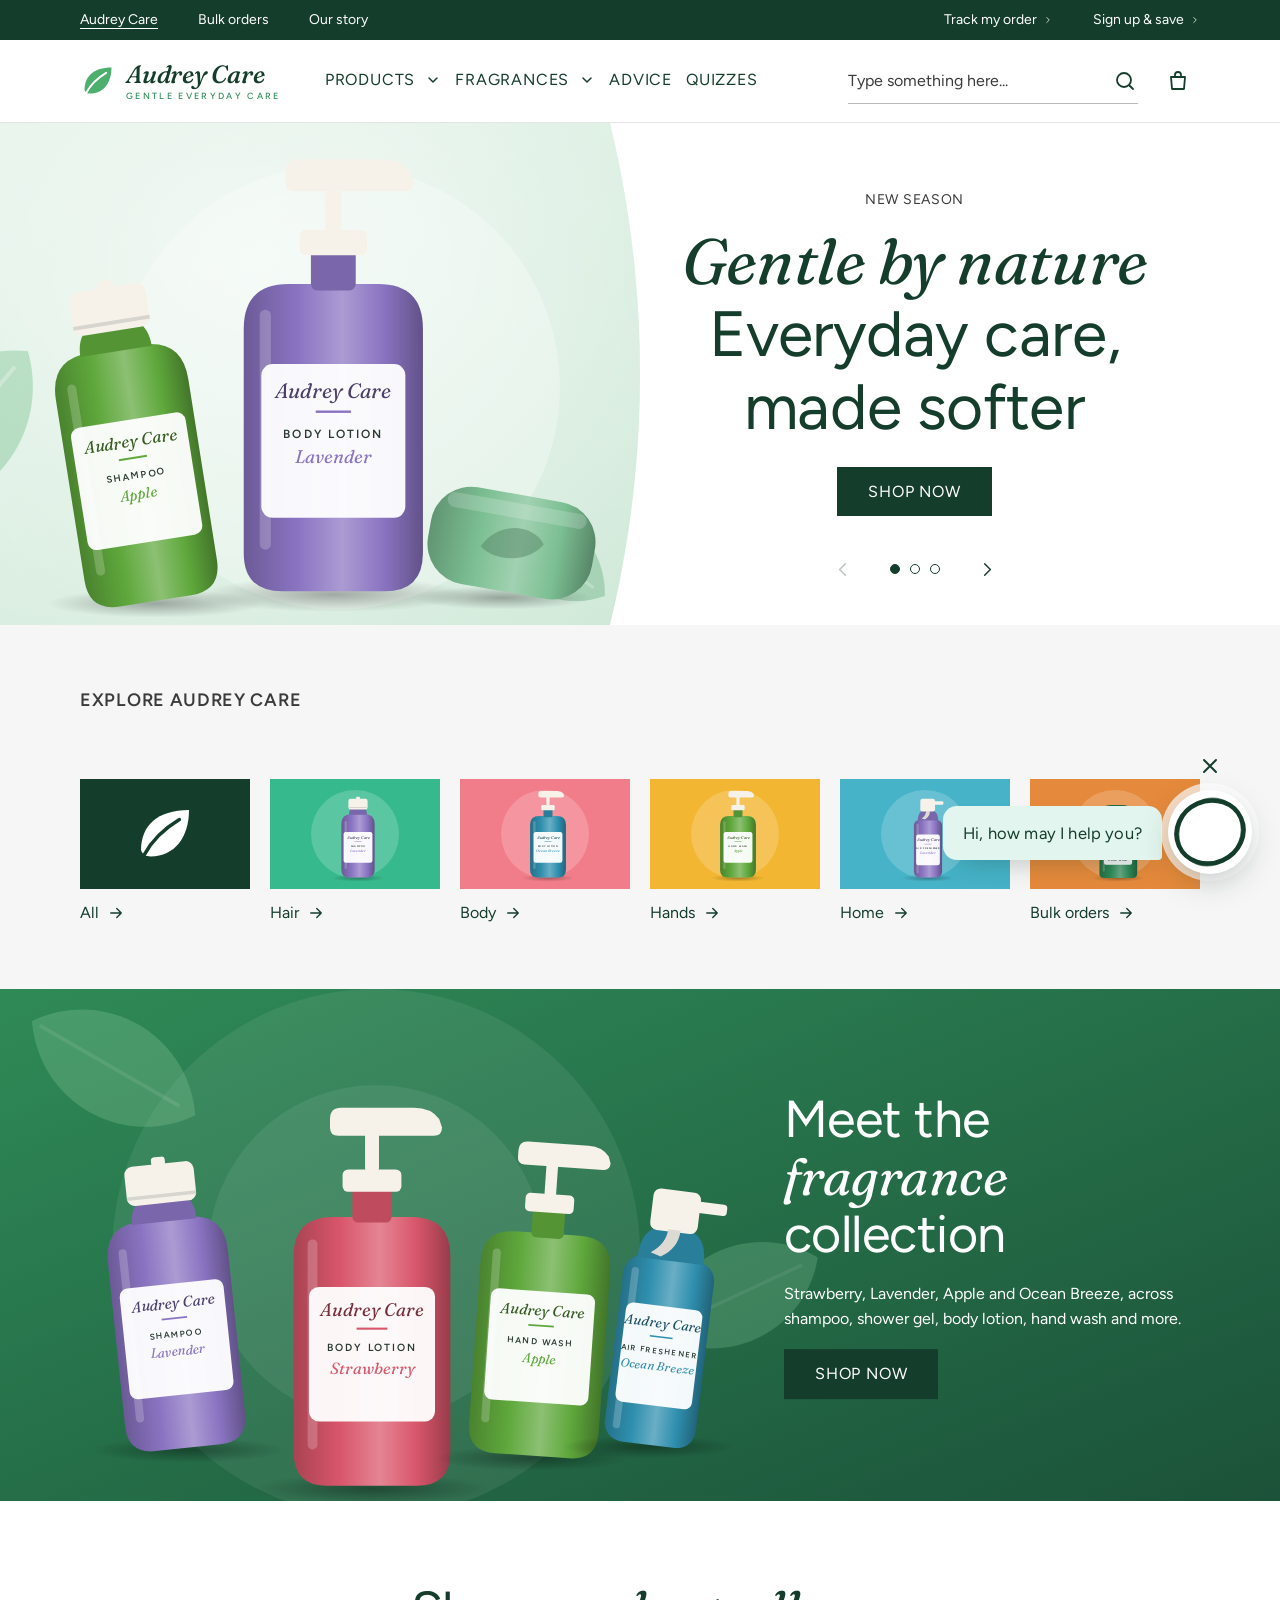
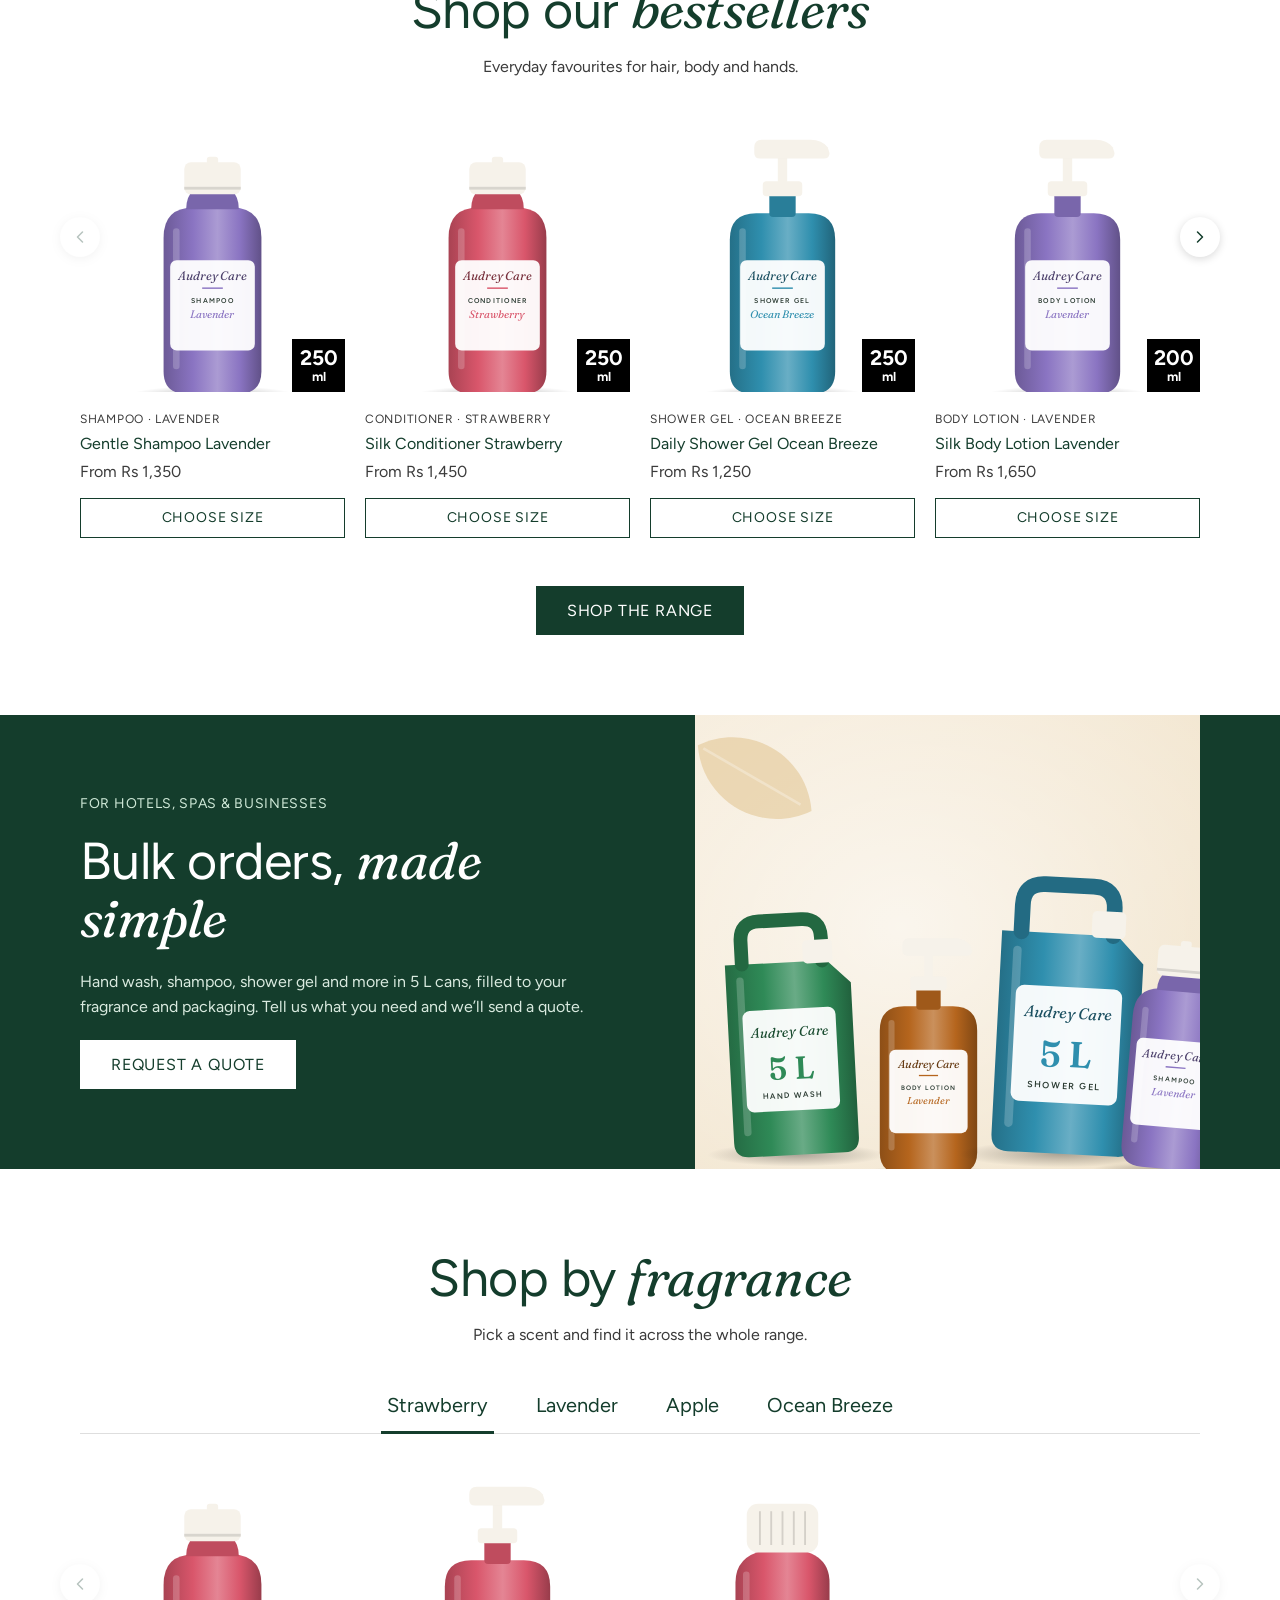
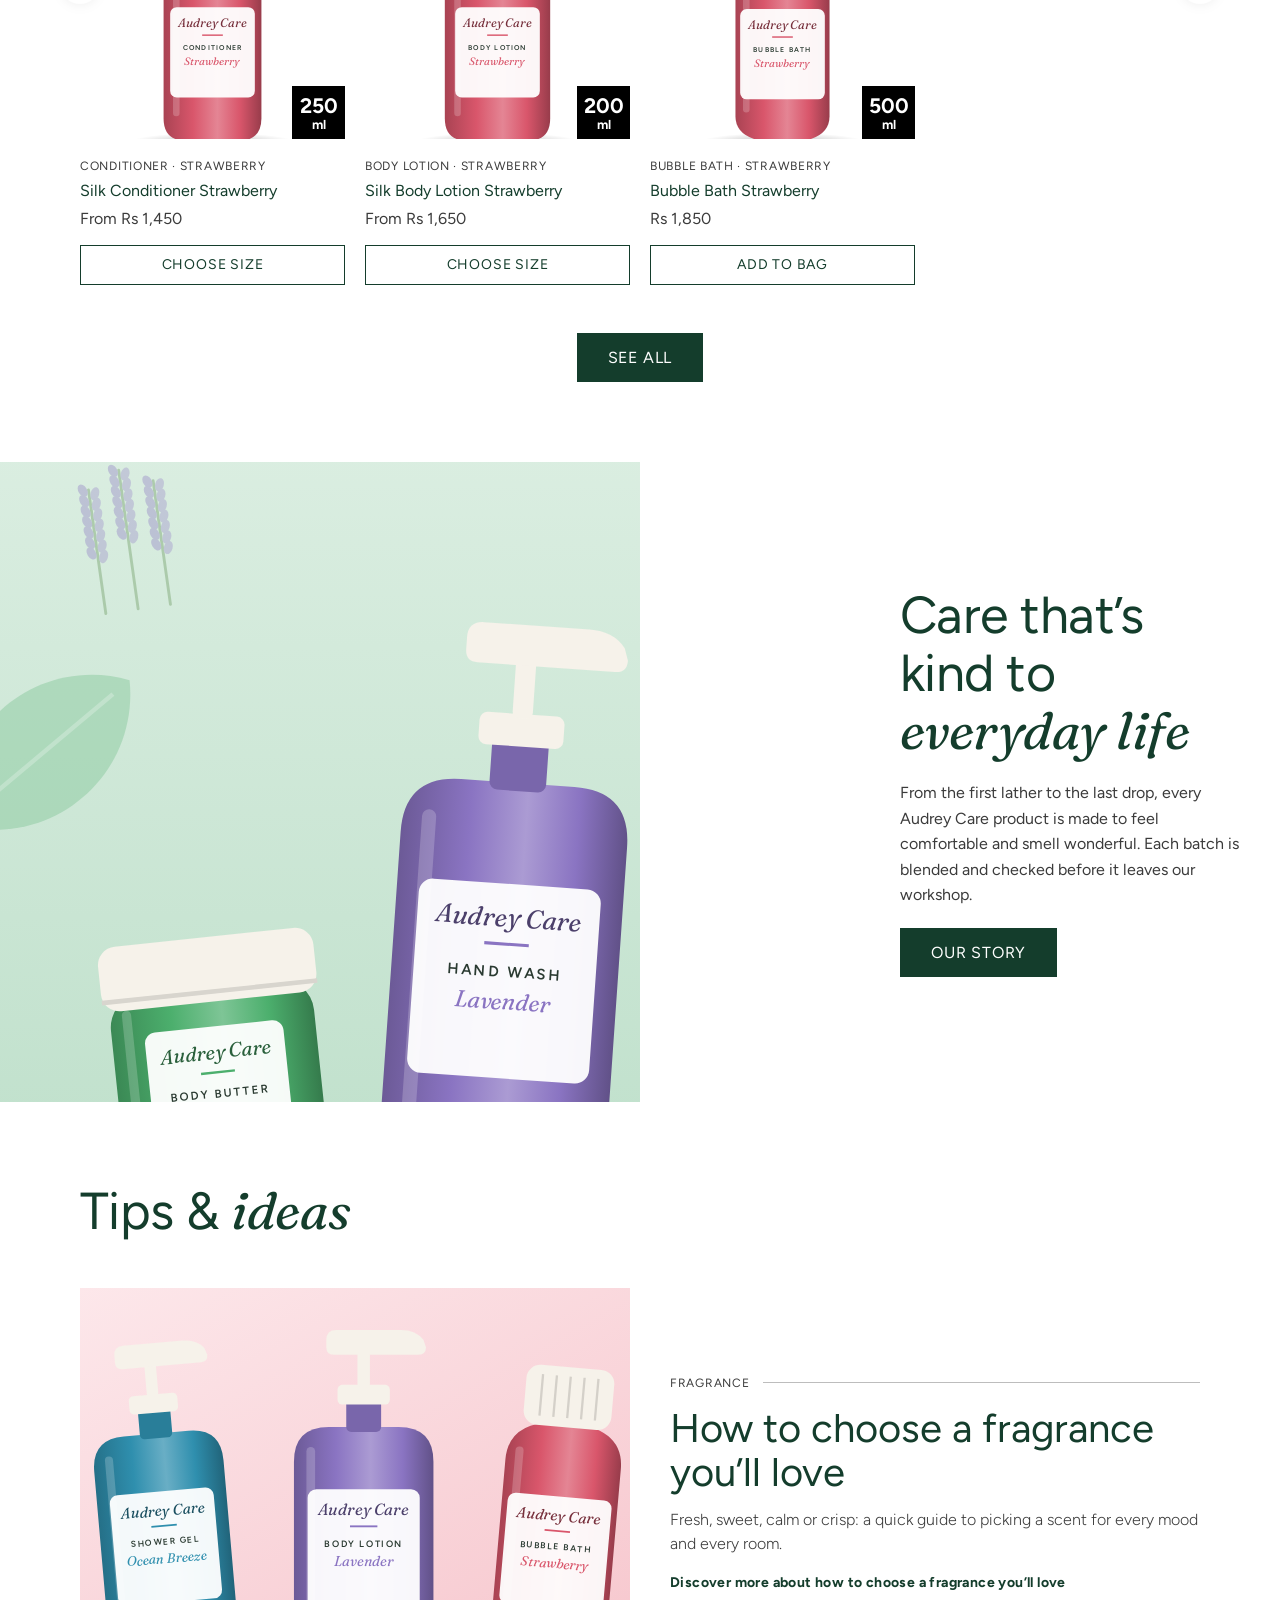
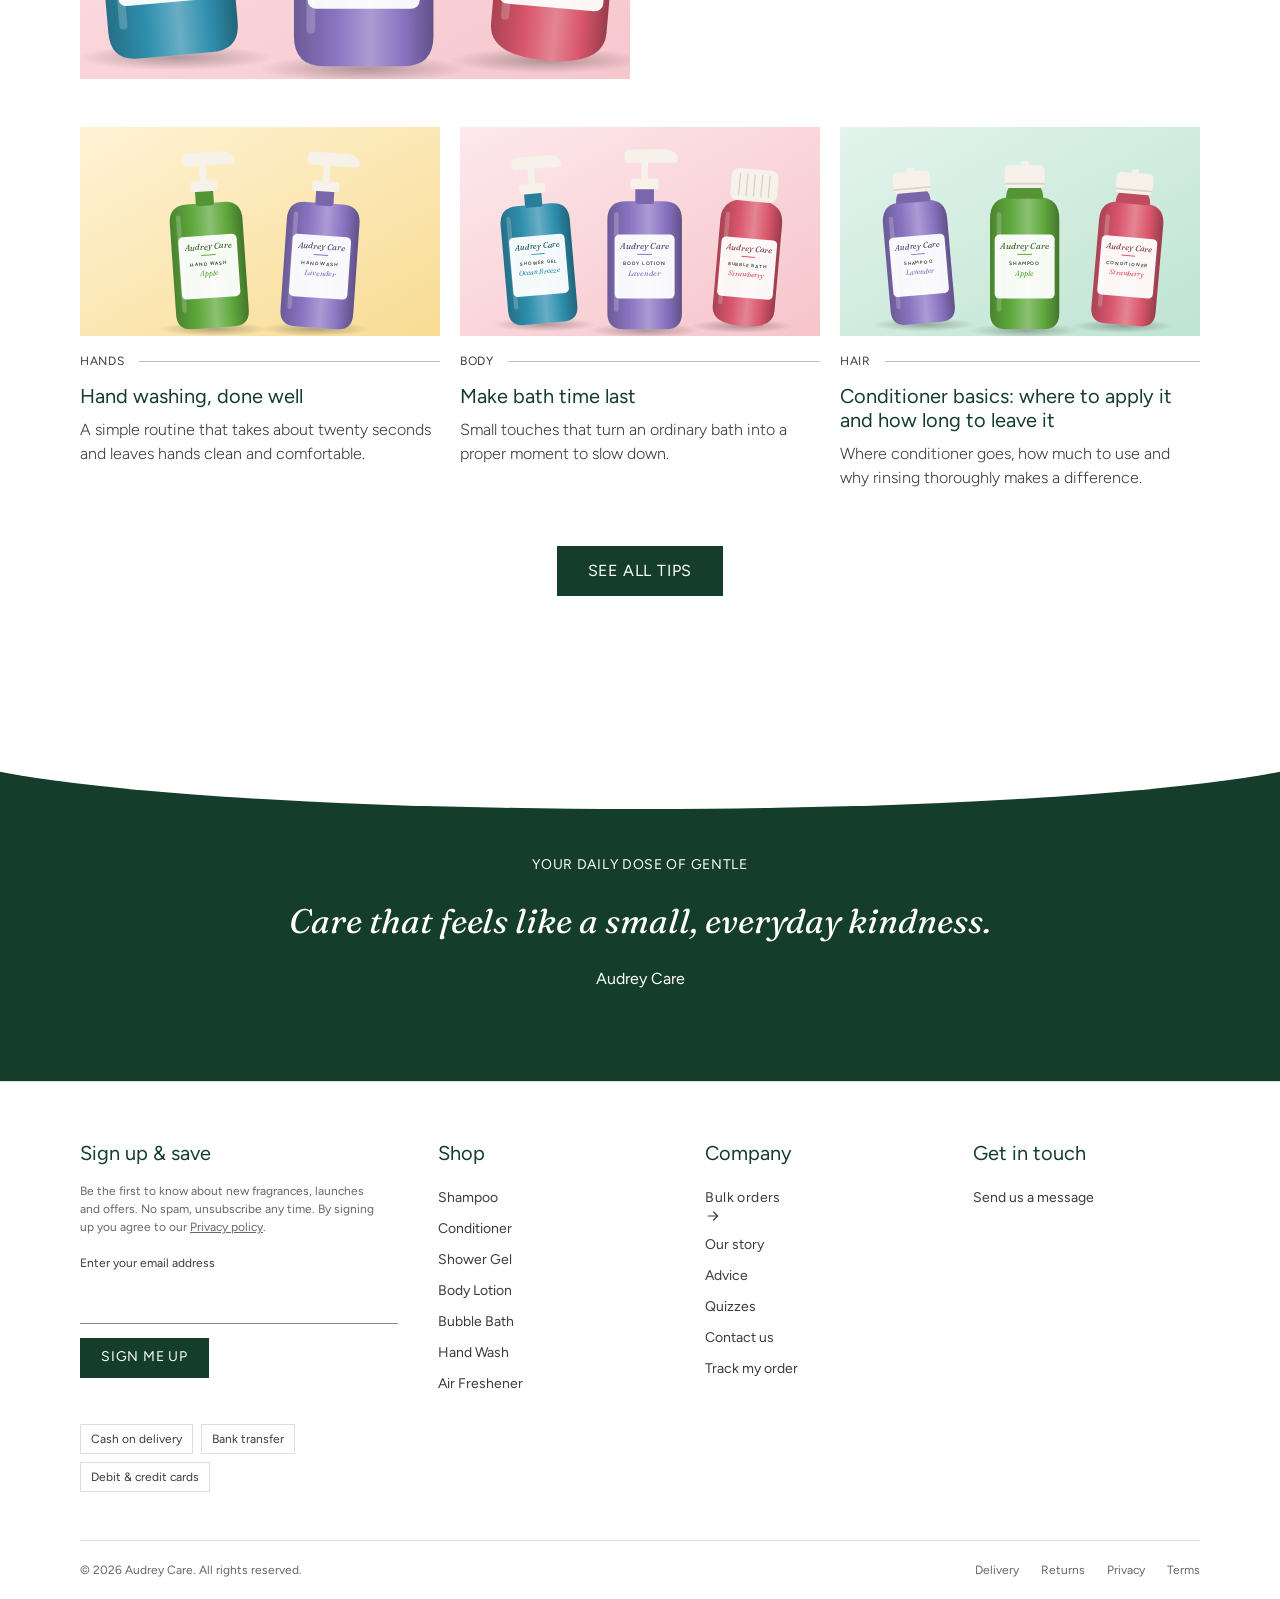
==== commit a3a2386a: "Rebuild design to follow the reference storefront's real behaviour Measured the live reference site " ====
--- a/index.html
+++ b/index.html
@@ -7,8 +7,7 @@
 <meta name="description" content="Gentle shampoos, shower gels, lotions and fragrances from Audrey Care. Delivered across Sri Lanka, and in bulk for hotels and spas.">
 <meta name="theme-color" content="#143d2c">
 <link rel="icon" href="assets/favicon.svg" type="image/svg+xml">
-<link rel="preload" href="assets/fonts/inter-latin-wght-normal.woff2" as="font" type="font/woff2" crossorigin>
-<link rel="preload" href="assets/fonts/fraunces-latin-wght-italic.woff2" as="font" type="font/woff2" crossorigin>
+<link rel="preload" href="assets/fonts/figtree-latin-wght-normal.woff2" as="font" type="font/woff2" crossorigin>
 <link rel="stylesheet" href="css/styles.css">
 <script>document.documentElement.classList.add('js')</script>
 </head>
@@ -17,97 +16,73 @@
 
 <main id="main">
 
-  <!-- Hero carousel -->
-  <section class="hero is-playing" id="hero" aria-roledescription="carousel" aria-label="Featured">
-    <div class="hero-track">
-      <article class="slide is-active" aria-roledescription="slide" aria-label="1 of 3">
-        <div class="slide-art" data-art="care"></div>
-        <div class="slide-copy">
-          <p class="eyebrow rise" style="--i:0">New season</p>
-          <h1 class="display rise" style="--i:1">Gentle by nature</h1>
-          <p class="headline rise" style="--i:2">Everyday care, made softer</p>
-          <a class="btn rise" style="--i:3" href="shop.html">Shop now</a>
-        </div>
-      </article>
-      <article class="slide" aria-roledescription="slide" aria-label="2 of 3">
-        <div class="slide-art" data-art="scent"></div>
-        <div class="slide-copy">
-          <p class="eyebrow rise" style="--i:0">The fragrance edit</p>
-          <h2 class="display rise" style="--i:1">Find your scent</h2>
-          <p class="headline rise" style="--i:2">Four ways to feel fresh</p>
-          <a class="btn rise" style="--i:3" href="#scents">Explore scents</a>
-        </div>
-      </article>
-      <article class="slide" aria-roledescription="slide" aria-label="3 of 3">
-        <div class="slide-art" data-art="bulk"></div>
-        <div class="slide-copy">
-          <p class="eyebrow rise" style="--i:0">For hotels &amp; spas</p>
-          <h2 class="display rise" style="--i:1">Made with care</h2>
-          <p class="headline rise" style="--i:2">Bulk orders in 5 L cans</p>
-          <a class="btn rise" style="--i:3" href="bulk.html">Request a quote</a>
-        </div>
-      </article>
-    </div>
+  <!-- Hero: manual carousel, slides swap instantly -->
+  <section class="hero" id="hero" aria-roledescription="carousel" aria-label="Featured">
+    <article class="slide is-active" aria-roledescription="slide" aria-label="1 of 3">
+      <div class="slide-art" data-art="care"></div>
+      <div class="slide-copy">
+        <p class="eyebrow">New season</p>
+        <h1 class="display">Gentle by nature</h1>
+        <p class="headline">Everyday care, made softer</p>
+        <a class="btn" href="shop.html">Shop now</a>
+      </div>
+    </article>
+    <article class="slide" aria-roledescription="slide" aria-label="2 of 3">
+      <div class="slide-art" data-art="scent"></div>
+      <div class="slide-copy">
+        <p class="eyebrow">The fragrance edit</p>
+        <h2 class="display">Find your scent</h2>
+        <p class="headline">Four ways to feel fresh</p>
+        <a class="btn" href="quiz.html">Take the quiz</a>
+      </div>
+    </article>
+    <article class="slide" aria-roledescription="slide" aria-label="3 of 3">
+      <div class="slide-art" data-art="bulk"></div>
+      <div class="slide-copy">
+        <p class="eyebrow">For hotels &amp; spas</p>
+        <h2 class="display">Made with care</h2>
+        <p class="headline">Bulk orders in 5 L cans</p>
+        <a class="btn" href="bulk.html">Request a quote</a>
+      </div>
+    </article>
     <div class="hero-ctrl">
-      <button class="arrow prev" id="heroPrev" aria-label="Previous slide"></button>
+      <button class="arrow prev" id="heroPrev" aria-label="Previous slide" disabled></button>
       <div class="dots" id="heroDots" role="group" aria-label="Choose slide"></div>
       <button class="arrow next" id="heroNext" aria-label="Next slide"></button>
     </div>
-    <div class="hero-progress" aria-hidden="true"><i></i></div>
   </section>
 
-  <!-- Shop by category -->
-  <section class="section">
+  <!-- Explore tiles -->
+  <section class="explore">
     <div class="wrap">
-      <div class="section-head center reveal">
-        <span class="kicker">Find your essentials</span>
-        <h2 class="h2">Shop by <em>category</em></h2>
-      </div>
+      <h2>Explore Audrey Care</h2>
       <div class="tiles" id="tiles"></div>
     </div>
   </section>
 
-  <!-- Bestsellers -->
-  <section class="section section--tint">
-    <div class="wrap">
-      <div class="section-head reveal">
-        <div><span class="kicker">Loved by our customers</span><h2 class="h2">Bestsellers &amp; <em>new in</em></h2></div>
-        <div class="rail-nav">
-          <button id="railPrev" aria-label="Scroll left"></button>
-          <button id="railNext" aria-label="Scroll right"></button>
-        </div>
-      </div>
-      <div class="rail" id="rail" tabindex="-1"></div>
-      <div class="center reveal" style="margin-top:48px"><a class="btn btn--ghost" href="shop.html">Shop all products</a></div>
+  <!-- Full-bleed banner -->
+  <section class="banner">
+    <div class="banner-art" id="bannerArt"></div>
+    <div class="banner-copy">
+      <h2 class="h2">Meet the <em>fragrance</em> collection</h2>
+      <p>Strawberry, Lavender, Apple and Ocean Breeze, across shampoo, shower gel, body lotion, hand wash and more.</p>
+      <a class="btn" href="shop.html">Shop now</a>
     </div>
   </section>
 
-  <!-- Fragrances -->
-  <section class="section" id="scents">
+  <!-- Bestsellers carousel -->
+  <section class="section">
     <div class="wrap">
-      <div class="section-head center reveal">
-        <span class="kicker">Choose your mood</span>
-        <h2 class="h2">Four <em>fragrances</em></h2>
+      <div class="section-head center">
+        <h2 class="h2">Shop our <em>bestsellers</em></h2>
+        <p>Everyday favourites for hair, body and hands.</p>
       </div>
-      <div class="scents" id="scentList"></div>
-    </div>
-  </section>
-
-  <!-- Editorial -->
-  <section class="section section--cream">
-    <div class="wrap split">
-      <div class="arch reveal"><div data-parallax id="editorialArt" style="position:absolute;inset:0"></div></div>
-      <div class="split-copy">
-        <span class="kicker serif-i reveal" style="font-size:24px;color:var(--green-600)">Our approach</span>
-        <h2 class="h2 reveal" style="--d:1">Care that’s kind to <em>everyday life</em></h2>
-        <p class="lead reveal" style="--d:2">From the first lather to the last drop, every Audrey Care product is made to feel comfortable and smell wonderful. Each batch is blended and checked before it leaves our workshop.</p>
-        <ul class="values">
-          <li class="reveal" style="--d:3"><span class="ico" data-icon="drop"></span><div><b>Gentle formulas</b><span>Designed for daily use, with fragrances that stay pleasant, never overpowering.</span></div></li>
-          <li class="reveal" style="--d:4"><span class="ico" data-icon="box"></span><div><b>Packed with care</b><span>Every order is checked and packed by our own team before it is dispatched.</span></div></li>
-          <li class="reveal" style="--d:5"><span class="ico" data-icon="truck"></span><div><b>Delivered across Sri Lanka</b><span>Pay on delivery, by bank transfer, or securely by card.</span></div></li>
-        </ul>
-        <a class="link-arrow reveal" style="--d:6" href="about.html">Our story <span data-icon="arrow"></span></a>
+      <div class="pcar" id="bestCar">
+        <div class="pcar-view"><div class="pcar-track" id="bestTrack"></div></div>
+        <button class="pcar-arrow prev" aria-label="Previous products"></button>
+        <button class="pcar-arrow next" aria-label="Next products"></button>
       </div>
+      <div class="center" style="margin-top:48px"><a class="btn" href="shop.html">Shop the range</a></div>
     </div>
   </section>
 
@@ -115,36 +90,58 @@
   <section class="band">
     <div class="wrap band-in">
       <div class="band-copy">
-        <p class="eyebrow reveal">For hotels, spas &amp; businesses</p>
-        <h2 class="headline reveal" style="--d:1">Bulk orders, <em class="serif-i">made simple</em></h2>
-        <p class="lead reveal" style="--d:2">Hand wash, shampoo, shower gel and more in 5 L cans, filled to your fragrance and packaging. Tell us what you need and we’ll send a quote.</p>
-        <a class="btn btn--light reveal" style="--d:3" href="bulk.html">Request a quote</a>
+        <p class="eyebrow">For hotels, spas &amp; businesses</p>
+        <h2 class="h2">Bulk orders, <em>made simple</em></h2>
+        <p class="lead">Hand wash, shampoo, shower gel and more in 5 L cans, filled to your fragrance and packaging. Tell us what you need and we’ll send a quote.</p>
+        <a class="btn btn--light" href="bulk.html">Request a quote</a>
       </div>
       <div class="band-art" id="bandArt"></div>
     </div>
   </section>
 
-  <!-- Trust -->
-  <section class="section">
+  <!-- Shop by fragrance (tabs) -->
+  <section class="section" id="scents">
     <div class="wrap">
-      <ul class="trust">
-        <li class="reveal"><span class="ico" data-icon="truck"></span><div><b>Island-wide delivery</b><span>Free over Rs 10,000</span></div></li>
-        <li class="reveal" style="--d:1"><span class="ico" data-icon="cash"></span><div><b>Cash on delivery</b><span>Pay when it arrives</span></div></li>
-        <li class="reveal" style="--d:2"><span class="ico" data-icon="lock"></span><div><b>Secure card payments</b><span>Debit &amp; credit cards</span></div></li>
-        <li class="reveal" style="--d:3"><span class="ico" data-icon="chat"></span><div><b>Real people, real help</b><span>Message us any time</span></div></li>
-      </ul>
+      <div class="section-head center" style="margin-bottom:0">
+        <h2 class="h2">Shop by <em>fragrance</em></h2>
+        <p>Pick a scent and find it across the whole range.</p>
+      </div>
+      <div class="tabs-row" role="tablist" aria-label="Fragrance" id="scentTabs"></div>
+      <div class="pcar" id="scentCar" style="margin-top:40px">
+        <div class="pcar-view"><div class="pcar-track" id="scentTrack"></div></div>
+        <button class="pcar-arrow prev" aria-label="Previous products"></button>
+        <button class="pcar-arrow next" aria-label="Next products"></button>
+      </div>
+      <div class="center" style="margin-top:48px"><a class="btn" id="scentAll" href="shop.html">See all</a></div>
     </div>
   </section>
 
-  <!-- Newsletter -->
-  <section class="section section--tint">
-    <div class="wrap newsletter">
-      <div class="reveal"><span class="kicker serif-i" style="font-size:24px;color:var(--green-600)">Stay in touch</span><h2 class="h2">New scents, <em>first</em></h2><p class="muted" style="margin-top:10px">Join our list for launches and offers. No spam, unsubscribe any time.</p></div>
-      <form class="reveal" style="--d:1" id="nlForm" novalidate>
-        <div class="nl-form"><input type="email" name="email" placeholder="Your email address" aria-label="Email address" required autocomplete="email"><button type="submit">Subscribe</button></div>
-        <input class="hp" type="text" name="company" tabindex="-1" autocomplete="off" aria-hidden="true">
-        <p class="nl-note" id="nlNote" role="status"></p>
-      </form>
+  <!-- Full-bleed split -->
+  <section class="split-fb">
+    <div class="art" id="splitArt"></div>
+    <div class="copy">
+      <h2 class="h2">Care that’s kind to <em>everyday life</em></h2>
+      <p class="lead">From the first lather to the last drop, every Audrey Care product is made to feel comfortable and smell wonderful. Each batch is blended and checked before it leaves our workshop.</p>
+      <a class="btn" href="about.html">Our story</a>
+    </div>
+  </section>
+
+  <!-- Tips & ideas -->
+  <section class="section">
+    <div class="wrap">
+      <div class="section-head" style="margin-bottom:48px"><h2 class="h2">Tips &amp; <em>ideas</em></h2></div>
+      <div id="tipsFeature"></div>
+      <div class="acards" id="tipsCards"></div>
+      <div class="center" style="margin-top:56px"><a class="btn" href="advice.html">See all tips</a></div>
+    </div>
+  </section>
+
+  <!-- Statement band -->
+  <section class="statement">
+    <div class="wrap">
+      <p class="eyebrow">Your daily dose of gentle</p>
+      <blockquote>Care that feels like a small, everyday kindness.</blockquote>
+      <cite>Audrey Care</cite>
     </div>
   </section>
 
--- a/css/styles.css
+++ b/css/styles.css
@@ -1,370 +1,326 @@
 /* ==========================================================================
    Audrey Care shop — design system
-   Layout and motion are modelled on premium beauty storefronts: a two-tier header,
-   a split hero with a curved photo edge, generous white space, one dominant brand colour.
+   Built to follow a premium beauty storefront's real behaviour: a fixed 1120px column,
+   a static two-tier header, an instant-swap hero, a click-to-open mega menu, flat square
+   buttons that invert on hover, and almost no scroll or hover animation.
    ========================================================================== */
 
 @font-face { font-family: 'Fraunces'; font-style: normal; font-weight: 100 900; font-display: swap; src: url('../assets/fonts/fraunces-latin-wght-normal.woff2') format('woff2'); }
 @font-face { font-family: 'Fraunces'; font-style: italic; font-weight: 100 900; font-display: swap; src: url('../assets/fonts/fraunces-latin-wght-italic.woff2') format('woff2'); }
-@font-face { font-family: 'Inter'; font-style: normal; font-weight: 100 900; font-display: swap; src: url('../assets/fonts/inter-latin-wght-normal.woff2') format('woff2'); }
+@font-face { font-family: 'Figtree'; font-style: normal; font-weight: 300 900; font-display: swap; src: url('../assets/fonts/figtree-latin-wght-normal.woff2') format('woff2'); }
 
 :root {
-  --green-950: #0d291e;
-  --green-900: #143d2c;
-  --green-800: #1b5239;
-  --green-700: #23694a;
-  --green-600: #2f8a57;
-  --green-500: #4caf6d;
-  --green-200: #cfe9d8;
-  --green-100: #e4f4ea;
-  --green-50:  #f2f9f4;
-  --cream: #fbf8f3;
-  --sand:  #f1e9dd;
-  --clay:  #b5651d;
-  --ink:   #14231b;
-  --muted: #5e7266;
-  --line:  #dce8df;
-  --white: #fff;
-  --danger: #b4483b;
-  --danger-soft: #fcefec;
-
-  --font-sans: 'Inter', system-ui, -apple-system, 'Segoe UI', Roboto, sans-serif;
+  --brand: #143d2c;
+  --green-950: #0d291e; --green-900: #143d2c; --green-800: #1b5239; --green-700: #23694a; --green-600: #2f8a57; --green-500: #4caf6d;
+  --green-200: #cfe9d8; --green-100: #e4f4ea; --green-50: #f2f9f4;
+  --gold: #ab8457;
+  --clay: #b5651d;
+  --ink: #14231b; --text: #3b3b3b; --muted: #666; --line: #dedede; --soft: #f6f6f6; --white: #fff;
+  --danger: #b4483b; --danger-soft: #fcefec;
+  --font-sans: 'Figtree', system-ui, -apple-system, 'Segoe UI', Roboto, sans-serif;
   --font-serif: 'Fraunces', Georgia, 'Times New Roman', serif;
-
-  --ease: cubic-bezier(.22, .61, .36, 1);
-  --ease-out: cubic-bezier(.16, 1, .3, 1);
-
-  --utility-h: 47px;
-  --main-h: 100px;
-  --main-h-compact: 70px;
-  --gutter: clamp(20px, 3.4vw, 48px);
-  --maxw: 1500px;
+  --ease: ease; --ease-out: ease-out;
+  --w: 1120px;
+  --gutter: 20px;
+  --utility-h: 40px;
+  --main-h: 82px;
 }
 
 *, *::before, *::after { box-sizing: border-box; }
-html { scroll-behavior: smooth; -webkit-text-size-adjust: 100%; }
-body {
-  margin: 0; font-family: var(--font-sans); font-size: 16px; line-height: 1.6; color: var(--ink);
-  background: var(--white); -webkit-font-smoothing: antialiased; text-rendering: optimizeLegibility;
-}
+html { -webkit-text-size-adjust: 100%; scroll-behavior: smooth; }
+body { margin: 0; font-family: var(--font-sans); font-size: 16px; line-height: 1.5; color: var(--text); background: #fff; -webkit-font-smoothing: antialiased; text-rendering: optimizeLegibility; }
 body.is-locked { overflow: hidden; }
 img, svg { display: block; max-width: 100%; }
 a { color: inherit; text-decoration: none; }
 button { font: inherit; color: inherit; background: none; border: 0; padding: 0; cursor: pointer; }
 input, select, textarea { font: inherit; color: inherit; }
 h1, h2, h3, h4, p { margin: 0; }
-ul { margin: 0; padding: 0; list-style: none; }
+ul, ol { margin: 0; padding: 0; list-style: none; }
 [hidden] { display: none !important; }
-:focus-visible { outline: 2px solid var(--green-600); outline-offset: 3px; border-radius: 2px; }
-
-.skip { position: absolute; left: -999px; top: 8px; z-index: 200; background: var(--green-900); color: #fff; padding: 10px 16px; }
+:focus-visible { outline: 2px solid var(--green-600); outline-offset: 3px; }
+
+.skip { position: absolute; left: -999px; top: 8px; z-index: 200; background: var(--brand); color: #fff; padding: 10px 16px; }
 .skip:focus { left: 8px; }
-.wrap { width: 100%; max-width: var(--maxw); margin-inline: auto; padding-inline: var(--gutter); }
+.wrap { width: 100%; max-width: calc(var(--w) + var(--gutter) * 2); margin-inline: auto; padding-inline: var(--gutter); }
 .sr-only { position: absolute; width: 1px; height: 1px; overflow: hidden; clip: rect(0 0 0 0); white-space: nowrap; }
 
 /* ---------- Type ---------- */
-.eyebrow { font-size: clamp(12.5px, .9vw, 17px); font-weight: 500; letter-spacing: .1em; text-transform: uppercase; color: var(--ink); }
-.serif-i { font-family: var(--font-serif); font-style: italic; font-weight: 400; letter-spacing: -.01em; }
-.display { font-family: var(--font-serif); font-style: italic; font-weight: 400; font-size: clamp(38px, 3.85vw, 74px); line-height: 1.05; color: var(--green-900); letter-spacing: -.015em; }
-.headline { font-weight: 400; font-size: clamp(34px, 3.85vw, 74px); line-height: 1.06; letter-spacing: -.02em; color: var(--green-900); }
-.h2 { font-weight: 400; font-size: clamp(30px, 3.4vw, 48px); line-height: 1.1; letter-spacing: -.015em; color: var(--green-900); }
-.h2 em, .headline em { font-family: var(--font-serif); font-style: italic; font-weight: 400; }
-.lead { font-size: clamp(17px, 1.4vw, 20px); line-height: 1.65; color: var(--muted); max-width: 56ch; }
+.eyebrow { font-size: 14px; line-height: 17px; letter-spacing: .7px; color: var(--text); text-transform: uppercase; }
+.serif-i { font-family: var(--font-serif); font-style: italic; font-weight: 400; }
+.h2 { font-size: 52px; line-height: 57.2px; letter-spacing: -.52px; font-weight: 400; color: var(--brand); }
+.h2 em, .headline em, .page-title em { font-family: var(--font-serif); font-style: italic; font-weight: 400; }
+.lead { font-size: 16px; line-height: 1.6; color: var(--text); }
 .muted { color: var(--muted); }
-
-/* ---------- Buttons ---------- */
+.kicker { display: block; font-family: var(--font-serif); font-style: italic; font-size: 22px; color: var(--green-600); margin-bottom: 6px; }
+.center { text-align: center; }
+
+/* ---------- Buttons: flat, square, invert on hover over .5s ---------- */
 .btn {
-  position: relative; display: inline-flex; align-items: center; justify-content: center; gap: 10px;
-  padding: 18px 38px; background: var(--green-900); color: #fff; border: 1.5px solid var(--green-900);
-  font-size: 14px; font-weight: 600; letter-spacing: .12em; text-transform: uppercase; border-radius: 2px;
-  overflow: hidden; isolation: isolate; transition: color .35s var(--ease), border-color .35s var(--ease), transform .35s var(--ease);
+  display: inline-flex; align-items: center; justify-content: center; gap: 10px; min-height: 49px; padding: 14px 30px;
+  background: var(--brand); color: #fff; border: 1px solid transparent; border-radius: 0;
+  font: 400 16px/1.2 var(--font-sans); letter-spacing: .8px; text-transform: uppercase; text-align: center; cursor: pointer;
+  transition: all .5s ease;
 }
-.btn::before { content: ''; position: absolute; inset: 0; background: var(--green-600); transform: translateX(-101%); transition: transform .5s var(--ease-out); z-index: -1; }
-.btn:hover::before, .btn:focus-visible::before { transform: none; }
-.btn:hover { border-color: var(--green-600); }
-.btn:active { transform: scale(.985); }
-.btn[disabled] { opacity: .55; pointer-events: none; }
-.btn--light { background: #fff; color: var(--green-900); border-color: #fff; }
-.btn--light::before { background: var(--green-200); }
-.btn--light:hover { border-color: var(--green-200); }
-.btn--ghost { background: transparent; color: var(--green-900); }
-.btn--ghost::before { background: var(--green-900); }
-.btn--ghost:hover { color: #fff; border-color: var(--green-900); }
-.btn--sm { padding: 12px 22px; font-size: 12.5px; }
+.btn:hover, .btn:focus-visible { background: #fff; color: var(--brand); border-color: var(--brand); }
+.btn[disabled] { opacity: .5; pointer-events: none; }
+.btn--light { background: #fff; color: var(--brand); }
+.btn--light:hover, .btn--light:focus-visible { background: transparent; color: #fff; border-color: #fff; }
+.btn--ghost { background: transparent; color: var(--brand); border-color: var(--brand); }
+.btn--ghost:hover, .btn--ghost:focus-visible { background: var(--brand); color: #fff; }
+.btn--sm { min-height: 40px; padding: 9px 20px; font-size: 14px; }
 .btn--block { width: 100%; }
-.link-arrow { display: inline-flex; align-items: center; gap: 8px; font-size: 14px; font-weight: 600; letter-spacing: .1em; text-transform: uppercase; color: var(--green-900); border-bottom: 1.5px solid currentColor; padding-bottom: 4px; transition: gap .35s var(--ease-out), color .3s; }
-.link-arrow:hover { gap: 14px; color: var(--green-600); }
-.link-arrow svg { width: 14px; height: 14px; }
-.icon-btn { position: relative; display: inline-grid; place-items: center; width: 44px; height: 44px; border-radius: 50%; transition: background .3s var(--ease); }
-.icon-btn:hover { background: var(--green-50); }
+.btn.is-added { background: var(--green-600); border-color: var(--green-600); color: #fff; }
+.link-arrow { display: inline-flex; align-items: center; gap: 8px; font-size: 16px; color: var(--brand); letter-spacing: .4px; }
+.link-arrow:hover { text-decoration: underline; text-underline-offset: 4px; }
+.link-arrow svg { width: 16px; height: 16px; }
+.icon-btn { position: relative; display: inline-grid; place-items: center; width: 44px; height: 44px; }
 .icon-btn svg { width: 24px; height: 24px; }
 
-/* ---------- Header ---------- */
-.site-header { position: sticky; top: calc(var(--utility-h) * -1); z-index: 60; background: #fff; }
-.utility { background: var(--green-900); color: #fff; height: var(--utility-h); }
+/* ---------- Header: static, sticky, 40px + 82px ---------- */
+.site-header { position: sticky; top: 0; z-index: 60; background: #fff; }
+.utility { background: var(--brand); color: #fff; height: var(--utility-h); font-size: 14px; }
 .utility-in { display: flex; align-items: center; justify-content: space-between; height: 100%; }
-.utility nav { display: flex; gap: clamp(20px, 3vw, 48px); }
-.utility a { font-size: clamp(14px, .9vw, 17px); font-weight: 500; position: relative; padding: 4px 0; display: inline-flex; align-items: center; gap: 6px; }
-.utility a::after { content: ''; position: absolute; left: 0; right: 0; bottom: 0; height: 1.5px; background: currentColor; transform: scaleX(0); transform-origin: left; transition: transform .4s var(--ease-out); }
-.utility a:hover::after, .utility a.is-current::after { transform: none; }
-.utility svg { width: 11px; height: 11px; }
-
-.mainbar { position: relative; background: #fff; border-bottom: 1px solid #e7ece9; transition: box-shadow .4s var(--ease), border-color .4s; }
-.mainbar-in { display: flex; align-items: center; gap: clamp(14px, 1.9vw, 32px); height: var(--main-h); transition: height .4s var(--ease-out); }
-.site-header.is-compact .mainbar { box-shadow: 0 10px 30px -18px rgba(13, 41, 30, .35); border-color: var(--line); }
-.site-header.is-compact .mainbar-in { height: var(--main-h-compact); }
-
-.brand { display: inline-flex; align-items: center; gap: 10px; flex: none; color: var(--green-900); }
-.brand svg { width: 38px; height: 38px; transition: transform .7s var(--ease-out); }
-.brand:hover svg { transform: rotate(-12deg) scale(1.06); }
-.brand-name { font-family: var(--font-serif); font-style: italic; font-weight: 500; font-size: 28px; line-height: 1; letter-spacing: -.01em; }
-.brand-name small { display: block; font-family: var(--font-sans); font-style: normal; font-weight: 500; font-size: 9.5px; letter-spacing: .26em; text-transform: uppercase; color: var(--green-600); margin-top: 4px; }
-
-.mainnav { display: flex; align-items: center; gap: clamp(14px, 1.6vw, 30px); margin-left: clamp(0px, calc((100vw - 1300px) * .12), 70px); }
-.navlink { position: relative; display: inline-flex; align-items: center; gap: 9px; padding: 8px 0; font-size: clamp(15px, 1.1vw, 20px); font-weight: 500; letter-spacing: .085em; white-space: nowrap; text-transform: uppercase; color: var(--green-900); }
-.navlink::after { content: ''; position: absolute; left: 0; right: 0; bottom: -2px; height: 3px; background: var(--clay); transform: scaleX(0); transform-origin: left; transition: transform .45s var(--ease-out); }
-.navlink:hover::after, .navlink[aria-expanded='true']::after, .navlink.is-current::after { transform: none; }
-.navlink svg { width: 16px; height: 16px; stroke-width: 2.4; transition: transform .4s var(--ease-out); }
+.utility nav { display: flex; gap: 40px; }
+.utility a { display: inline-flex; align-items: center; gap: 6px; line-height: 20px; }
+.utility a:hover, .utility a.is-current { text-decoration: underline; text-underline-offset: 4px; }
+.utility svg { width: 10px; height: 10px; }
+.mainbar { position: relative; background: #fff; border-bottom: 1px solid #e5e5e5; }
+.mainbar-in { display: flex; align-items: center; height: var(--main-h); }
+
+.brand { display: inline-flex; align-items: center; gap: 10px; flex: none; color: var(--brand); }
+.brand svg { width: 36px; height: 36px; }
+.brand-name { font-family: var(--font-serif); font-style: italic; font-weight: 500; font-size: 25px; line-height: 1; letter-spacing: -.01em; }
+.brand-name small { display: block; font-family: var(--font-sans); font-style: normal; font-weight: 500; font-size: 9px; letter-spacing: .26em; text-transform: uppercase; color: var(--green-600); margin-top: 4px; }
+
+.mainnav { display: flex; align-items: stretch; height: var(--main-h); margin-left: 44px; }
+.nav-item { display: flex; align-items: center; margin-right: 14px; border-bottom: 3px solid transparent; }
+.nav-item.is-open { border-bottom-color: var(--gold); }
+.navlink { display: inline-flex; align-items: center; gap: 10px; font: 400 16px/19px var(--font-sans); letter-spacing: .8px; text-transform: uppercase; color: var(--brand); white-space: nowrap; }
+.navlink svg { width: 16px; height: 16px; stroke-width: 2.2; }
 .navlink[aria-expanded='true'] svg { transform: rotate(180deg); }
 
-.search { position: relative; margin-left: auto; flex: 1 1 0; min-width: 200px; max-width: 450px; }
-.search form { display: flex; align-items: center; border-bottom: 1.5px solid var(--line); transition: border-color .3s; }
-.search form:focus-within { border-color: var(--green-600); }
-.search input { flex: 1; min-width: 0; border: 0; background: none; padding: 12px 0; font-size: clamp(16px, 1.05vw, 20px); outline: none; }
-.search input::placeholder { color: var(--muted); }
-.search button { display: grid; place-items: center; width: 36px; height: 36px; }
-.search button svg { width: 27px; height: 27px; color: var(--green-900); }
-.search-results { position: absolute; left: 0; right: 0; top: calc(100% + 8px); background: #fff; border: 1px solid var(--line); box-shadow: 0 24px 48px -20px rgba(13, 41, 30, .35); z-index: 70; opacity: 0; transform: translateY(-6px); pointer-events: none; transition: opacity .25s var(--ease), transform .35s var(--ease-out); }
-.search-results.is-open { opacity: 1; transform: none; pointer-events: auto; }
-.search-results a { display: grid; grid-template-columns: 48px 1fr; gap: 14px; align-items: center; padding: 10px 14px; transition: background .2s; }
-.search-results a:hover, .search-results a:focus-visible { background: var(--green-50); }
-.search-results .thumb { width: 48px; height: 60px; overflow: hidden; background: var(--green-50); }
+.search { position: relative; margin-left: auto; width: 290px; }
+.search form { display: flex; align-items: center; border-bottom: 1px solid #b9b9b9; }
+.search input { flex: 1; min-width: 0; border: 0; background: none; padding: 10px 0; font-size: 16px; outline: none; color: var(--text); }
+.search input::placeholder { color: var(--text); opacity: 1; }
+.search button { display: grid; place-items: center; width: 26px; height: 26px; color: var(--brand); }
+.search button svg { width: 24px; height: 24px; }
+.search-results { position: absolute; left: 0; right: 0; top: calc(100% + 6px); background: #fff; border: 1px solid var(--line); box-shadow: 0 12px 24px -12px rgba(0, 0, 0, .25); z-index: 70; display: none; }
+.search-results.is-open { display: block; }
+.search-results a { display: grid; grid-template-columns: 48px 1fr; gap: 14px; align-items: center; padding: 10px 14px; }
+.search-results a:hover, .search-results a:focus-visible { background: var(--soft); }
+.search-results .thumb { width: 48px; height: 60px; overflow: hidden; background: #fff; }
 .search-results .thumb svg, .search-results .thumb img { width: 100%; height: 100%; object-fit: cover; }
-.search-results b { display: block; font-weight: 500; font-size: 15px; }
+.search-results b { display: block; font-weight: 500; font-size: 15px; color: var(--brand); }
 .search-results span { font-size: 13px; color: var(--muted); }
 .search-empty { padding: 16px; font-size: 14px; color: var(--muted); }
-
-.cart-btn { flex: none; }
-.cart-count { position: absolute; top: 2px; right: 0; min-width: 20px; height: 20px; padding: 0 5px; display: grid; place-items: center; background: var(--green-600); color: #fff; font-size: 11.5px; font-weight: 600; border-radius: 10px; transform: scale(0); transition: transform .4s var(--ease-out); }
-.cart-count.has-items { transform: scale(1); }
-.cart-count.bump { animation: bump .6s var(--ease-out); }
-@keyframes bump { 0% { transform: scale(1); } 35% { transform: scale(1.55); } 100% { transform: scale(1); } }
-.burger { display: none; }
-
-/* Mega menu */
-.mega { position: absolute; left: 0; right: 0; top: 100%; background: #fff; border-top: 1px solid var(--line); box-shadow: 0 40px 60px -40px rgba(13, 41, 30, .35); opacity: 0; transform: translateY(-10px); visibility: hidden; pointer-events: none; transition: opacity .3s var(--ease), transform .5s var(--ease-out), visibility 0s .5s; }
-.mega.is-open { opacity: 1; transform: none; visibility: visible; pointer-events: auto; transition-delay: 0s; }
+.cart-btn { flex: none; margin-left: 18px; color: var(--brand); }
+.cart-count { position: absolute; top: 3px; right: 0; min-width: 18px; height: 18px; padding: 0 4px; display: none; place-items: center; background: var(--brand); color: #fff; font-size: 11px; font-weight: 600; border-radius: 9px; }
+.cart-count.has-items { display: grid; }
+.burger, .msearch { display: none; }
+
+/* Mega menu: click to open, instant (no animation) */
+.mega { position: absolute; left: 0; right: 0; top: 100%; background: #fff; border-top: 1px solid #e5e5e5; box-shadow: 0 14px 22px -14px rgba(0, 0, 0, .22); display: none; }
+.mega.is-open { display: block; }
 .mega-panel { display: none; }
 .mega-panel.is-active { display: grid; }
-.mm-close { position: absolute; top: 40px; right: clamp(16px, 4.2vw, 78px); width: 46px; height: 46px; display: grid; place-items: center; color: var(--green-900); transition: transform .4s var(--ease-out); z-index: 2; }
-.mm-close:hover { transform: rotate(90deg); }
-.mm-close svg { width: 32px; height: 32px; stroke-width: 1.6; }
-.mega-panel--shop.is-active { grid-template-columns: clamp(190px, 18vw, 270px) 1fr; padding-block: 44px 64px; }
-.mm-rail { display: flex; flex-direction: column; }
-.mm-all { display: inline-flex; align-items: center; gap: 10px; font-size: clamp(18px, 1.3vw, 24px); color: var(--green-700); margin-bottom: 26px; }
-.mm-all .arr, .mm-link .arr, .mm-disc .arr { width: 20px; height: 20px; flex: none; transition: transform .35s var(--ease-out); }
-.mm-all:hover .arr, .mm-link:hover .arr, .mm-disc:hover .arr { transform: translateX(6px); }
-.mm-cat { display: block; padding: 17px 8px; font-size: clamp(20px, 1.4vw, 26px); color: var(--green-900); position: relative; width: fit-content; transition: color .25s, transform .35s var(--ease-out); }
-.mm-cat span, .mm-cat { text-decoration: underline transparent 2px; text-underline-offset: 8px; }
-.mm-cat.is-active { text-decoration-color: var(--green-900); transform: translateX(4px); }
+.mm-close { position: absolute; top: 38px; right: clamp(16px, 3.4vw, 64px); width: 44px; height: 44px; display: grid; place-items: center; color: var(--brand); z-index: 2; }
+.mm-close svg { width: 30px; height: 30px; stroke-width: 1.6; }
+.mega-panel--shop.is-active { grid-template-columns: 217px 1fr; padding-block: 36px 56px; }
+.mm-rail { display: flex; flex-direction: column; align-items: flex-start; }
+.mm-all { display: inline-flex; align-items: center; gap: 10px; font-size: 20px; color: var(--brand); margin-bottom: 24px; }
+.mm-all .arr, .mm-link .arr, .mm-disc .arr { width: 18px; height: 18px; flex: none; }
+.mm-cat { display: block; padding: 15px 8px; font-size: 22px; line-height: 1.2; color: var(--brand); text-decoration: underline transparent 2px; text-underline-offset: 8px; }
+.mm-cat.is-active { text-decoration-color: var(--brand); }
 .mm-sets { min-width: 0; }
-.mm-set { display: none; grid-template-columns: repeat(3, 1fr) minmax(260px, 407px); gap: clamp(16px, 2vw, 40px); align-items: start; }
+.mm-set { display: none; grid-template-columns: 192px 192px 192px 1fr; align-items: start; }
 .mm-set.is-active { display: grid; }
-.mm-col h4 { font-size: clamp(13px, .9vw, 16px); font-weight: 600; letter-spacing: .09em; text-transform: uppercase; color: var(--green-900); margin-bottom: 14px; }
-.mm-col a { display: flex; align-items: center; padding: 13px 0; font-size: clamp(16px, 1.05vw, 19px); color: #1f2a23; transition: color .25s, transform .35s var(--ease-out); }
-.mm-col a:hover { color: var(--green-600); transform: translateX(5px); }
-.mm-promo { display: grid; gap: 0; }
-.mm-img { display: block; aspect-ratio: 407 / 227; overflow: hidden; background: var(--green-50); }
-.mm-img svg { width: 100%; height: 100%; transition: transform 1.2s var(--ease-out); }
-.mm-img:hover svg { transform: scale(1.06); }
-.mm-link { display: inline-flex; align-items: center; gap: 10px; margin-top: 22px; font-size: clamp(18px, 1.3vw, 24px); color: var(--green-700); }
-.mm-promo p { margin: 12px 0 28px; font-size: clamp(14px, .95vw, 17px); color: #2a312c; letter-spacing: .01em; }
-.mm-promo hr { border: 0; border-top: 1px solid var(--line); margin: 0 0 14px; }
-.mm-disc { display: inline-flex; align-items: center; gap: 10px; padding: 8px 0; font-size: clamp(16px, 1.05vw, 19px); color: var(--green-700); width: fit-content; }
-.mega.is-open .mm-set.is-active > * { animation: megaIn .6s var(--ease-out) both; }
-.mega.is-open .mm-set.is-active > :nth-child(2) { animation-delay: .05s; } .mega.is-open .mm-set.is-active > :nth-child(3) { animation-delay: .1s; } .mega.is-open .mm-set.is-active > :nth-child(4) { animation-delay: .15s; }
-@keyframes megaIn { from { opacity: 0; transform: translateY(14px); } to { opacity: 1; transform: none; } }
-.dot { display: inline-block; width: 12px; height: 12px; border-radius: 50%; margin-right: 10px; vertical-align: -1px; flex: none; }
-.mega-panel--scent.is-active { grid-template-columns: repeat(4, 1fr); gap: 40px; padding-block: 40px 48px; }
-.scent-link { display: grid; gap: 12px; }
+.mm-col h4 { font-size: 14px; font-weight: 600; letter-spacing: .7px; text-transform: uppercase; color: var(--brand); margin-bottom: 12px; }
+.mm-col a { display: flex; align-items: center; padding: 11px 0; font-size: 16px; line-height: 1.2; color: var(--text); }
+.mm-col a:hover { color: var(--brand); text-decoration: underline; text-underline-offset: 4px; }
+.mm-promo { display: grid; }
+.mm-img { display: block; aspect-ratio: 326 / 182; overflow: hidden; }
+.mm-img svg { width: 100%; height: 100%; }
+.mm-link { display: inline-flex; align-items: center; gap: 10px; margin-top: 18px; font-size: 18px; color: var(--brand); }
+.mm-promo p { margin: 10px 0 24px; font-size: 14px; font-weight: 300; letter-spacing: .7px; color: var(--text); }
+.mm-promo hr { border: 0; border-top: 1px solid var(--line); margin: 0 0 12px; }
+.mm-disc { display: inline-flex; align-items: center; gap: 10px; padding: 7px 0; font-size: 16px; color: var(--brand); width: fit-content; }
+.mm-link:hover, .mm-disc:hover, .mm-all:hover { text-decoration: underline; text-underline-offset: 4px; }
+.dot { display: inline-block; width: 11px; height: 11px; border-radius: 50%; margin-right: 10px; vertical-align: -1px; flex: none; }
+.mega-panel--scent.is-active { grid-template-columns: repeat(4, 1fr); gap: 30px; padding-block: 36px 48px; }
+.scent-link { display: grid; gap: 10px; }
 .scent-link .scent-thumb { aspect-ratio: 4/3; overflow: hidden; }
-.scent-link .scent-thumb svg { width: 100%; height: 100%; transition: transform 1s var(--ease-out); }
-.scent-link:hover .scent-thumb svg { transform: scale(1.08); }
-.scent-link b { font-family: var(--font-serif); font-style: italic; font-weight: 500; font-size: 22px; color: var(--green-900); }
+.scent-link .scent-thumb svg { width: 100%; height: 100%; }
+.scent-link b { font-family: var(--font-serif); font-style: italic; font-weight: 500; font-size: 22px; color: var(--brand); }
+.scent-link:hover b { text-decoration: underline; }
 .scent-link span { font-size: 14px; color: var(--muted); }
 
-/* Mobile nav drawer */
-.mnav { position: fixed; inset: 0 auto 0 0; width: min(88vw, 400px); background: #fff; z-index: 120; transform: translateX(-102%); visibility: hidden; transition: transform .55s var(--ease-out), visibility 0s .55s; display: flex; flex-direction: column; overflow-y: auto; }
-.mnav.is-open { transform: none; visibility: visible; transition-delay: 0s; }
-.mnav-top { display: flex; align-items: center; justify-content: space-between; padding: 14px 16px 14px 24px; border-bottom: 1px solid var(--line); }
-.mnav form { margin: 18px 24px 6px; display: flex; border-bottom: 1.5px solid var(--line); }
-.mnav form input { flex: 1; border: 0; padding: 12px 0; font-size: 17px; outline: none; background: none; }
+/* Mobile menu: full-screen */
+.mnav { position: fixed; inset: 0; background: #fff; z-index: 120; display: none; flex-direction: column; overflow-y: auto; }
+.mnav.is-open { display: flex; }
+.mnav-top { display: flex; align-items: center; justify-content: flex-end; padding: 14px 16px; min-height: 66px; }
+.mnav form { margin: 0 24px 8px; display: flex; border-bottom: 1px solid #b9b9b9; }
+.mnav form input { flex: 1; border: 0; padding: 12px 0; font-size: 16px; outline: none; background: none; }
 .mnav-list { padding: 8px 24px 32px; }
-.mnav-list > a, .mnav-list summary { display: flex; justify-content: space-between; align-items: center; padding: 18px 0; font-size: 17px; font-weight: 500; letter-spacing: .1em; text-transform: uppercase; border-bottom: 1px solid var(--line); list-style: none; cursor: pointer; color: var(--green-900); }
+.mnav-list > a, .mnav-list summary { display: flex; justify-content: flex-start; align-items: center; gap: 12px; padding: 14px 0; font-size: 26px; letter-spacing: 1px; text-transform: uppercase; list-style: none; cursor: pointer; color: var(--brand); }
 .mnav-list summary::-webkit-details-marker { display: none; }
-.mnav-list summary svg { width: 14px; height: 14px; transition: transform .3s; }
+.mnav-list summary svg { width: 18px; height: 18px; }
 .mnav-list details[open] summary svg { transform: rotate(180deg); }
-.mnav-list details div { padding: 6px 0 14px 4px; }
-.mnav-list details div a { display: block; padding: 10px 0; font-size: 17px; color: var(--muted); }
-.mnav-foot { margin-top: auto; padding: 20px 24px; background: var(--green-50); font-size: 14px; }
+.mnav-list details div { padding: 0 0 12px 4px; }
+.mnav-list details div a { display: block; padding: 9px 0; font-size: 18px; color: var(--text); }
+.mnav-foot { margin-top: auto; padding: 20px 24px; background: var(--soft); font-size: 14px; }
 .mnav-foot a { display: block; padding: 4px 0; }
-
-.scrim { position: fixed; inset: 0; background: rgba(13, 41, 30, .5); z-index: 110; opacity: 0; visibility: hidden; transition: opacity .45s var(--ease), visibility 0s .45s; }
-.scrim.is-open { opacity: 1; visibility: visible; transition-delay: 0s; }
-
-/* ---------- Hero carousel ---------- */
-.hero { position: relative; background: #fff; overflow: hidden; }
-.hero-track { display: grid; }
-.slide { grid-area: 1 / 1; display: grid; grid-template-columns: .94fr 1fr; min-height: clamp(540px, calc(100vh - 148px), 800px); opacity: 0; visibility: hidden; transition: opacity .9s var(--ease), visibility 0s .9s; }
-.slide.is-active { opacity: 1; visibility: visible; transition-delay: 0s; z-index: 1; }
+.scrim { position: fixed; inset: 0; background: rgba(0, 0, 0, .45); z-index: 110; display: none; }
+.scrim.is-open { display: block; }
+
+/* ---------- Hero: manual carousel, instant swap, no autoplay ---------- */
+.hero { position: relative; background: #fff; }
+.slide { display: none; grid-template-columns: 50% 1fr; height: max(410px, 39.2vw); }
+.slide.is-active { display: grid; }
 .slide-art { position: relative; overflow: hidden; container-type: size; }
 .art-clip { position: absolute; inset: 0; clip-path: circle(166cqw at -66cqw 50%); }
-.slide.is-active .art-clip { animation: arc 1.7s var(--ease-out) both; }
-@keyframes arc { from { clip-path: circle(0cqw at 0cqw 50%); } to { clip-path: circle(166cqw at -66cqw 50%); } }
-@keyframes arc-m { from { clip-path: circle(0% at 50% 0%); } to { clip-path: circle(150% at 50% 0%); } }
 .art-clip svg { position: absolute; inset: 0; width: 100%; height: 100%; }
-.slide.is-active .art-clip svg { animation: settle 8s var(--ease-out) both; }
-@keyframes settle { from { transform: scale(1.12); } to { transform: scale(1); } }
-.slide-copy { display: flex; flex-direction: column; align-items: center; justify-content: center; text-align: center; padding: 48px clamp(24px, 12vw, 230px) 96px clamp(24px, 6.5vw, 125px); gap: 0; }
-.slide-copy .eyebrow { margin-bottom: 22px; }
-.slide-copy .display { margin-bottom: 4px; }
-.slide-copy .headline { max-width: 12ch; margin-bottom: clamp(28px, 3.2vw, 56px); }
-.slide-copy .btn { padding: clamp(15px, 1.25vw, 22px) clamp(28px, 2.6vw, 50px); font-size: clamp(13.5px, 1.02vw, 19px); letter-spacing: .08em; }
-.rise { opacity: 0; transform: translateY(28px); }
-.slide.is-active .rise { animation: rise 1s var(--ease-out) both; animation-delay: calc(.45s + var(--i, 0) * .12s); }
-@keyframes rise { from { opacity: 0; transform: translateY(28px); } to { opacity: 1; transform: none; } }
-
-.hero-ctrl { position: absolute; z-index: 5; right: 0; bottom: 34px; width: 51.5%; display: flex; justify-content: center; align-items: center; gap: clamp(18px, 2.2vw, 42px); }
-.hero-ctrl .arrow { width: 40px; height: 40px; display: grid; place-items: center; color: var(--muted); transition: color .25s, transform .35s var(--ease-out); }
-.hero-ctrl .arrow:hover { color: var(--green-900); }
-.hero-ctrl .arrow.prev:hover { transform: translateX(-4px); } .hero-ctrl .arrow.next:hover { transform: translateX(4px); }
-.hero-ctrl .arrow svg { width: 22px; height: 22px; }
-.dots { display: flex; gap: 14px; }
-.dots button { position: relative; width: 13px; height: 13px; border-radius: 50%; border: 1.5px solid var(--green-900); transition: background .3s, transform .3s var(--ease-out); }
-.dots button:hover { transform: scale(1.25); }
-.dots button[aria-current='true'] { background: var(--green-900); }
-.dots button::before { content: ''; position: absolute; inset: -10px; }
-.hero-progress { position: absolute; left: 0; bottom: 0; height: 3px; width: 100%; background: transparent; z-index: 5; }
-.hero-progress i { display: block; height: 100%; width: 100%; background: var(--green-500); transform-origin: left; transform: scaleX(0); }
-.hero.is-playing .hero-progress i { animation: prog var(--dur, 7000ms) linear forwards; }
-@keyframes prog { to { transform: scaleX(1); } }
+.slide-copy { justify-self: start; width: 549px; max-width: 100%; display: flex; flex-direction: column; align-items: center; justify-content: center; text-align: center; padding-bottom: 40px; }
+.slide-copy .eyebrow { margin-bottom: 16px; }
+.slide-copy .display { font: italic 400 64px/73px var(--font-serif); letter-spacing: -.64px; color: var(--brand); }
+.slide-copy .headline { font-size: 64px; line-height: 73px; letter-spacing: -.64px; font-weight: 400; color: var(--brand); max-width: 549px; margin-bottom: 24px; }
+.hero-ctrl { position: absolute; left: 50%; bottom: 44px; width: 549px; max-width: 50%; display: flex; justify-content: center; align-items: center; gap: 36px; }
+.hero-ctrl .arrow { width: 23px; height: 23px; display: grid; place-items: center; color: var(--brand); }
+.hero-ctrl .arrow svg { width: 23px; height: 23px; stroke-width: 1.5; }
+.hero-ctrl .arrow:disabled { opacity: .3; cursor: default; }
+.dots { display: flex; gap: 10px; }
+.dots button { position: relative; width: 10px; height: 10px; border-radius: 50%; border: 1px solid var(--brand); background: transparent; }
+.dots button[aria-current='true'] { background: var(--brand); }
+.dots button::before { content: ''; position: absolute; inset: -9px; }
 
 /* ---------- Sections ---------- */
-.section { padding-block: clamp(64px, 8vw, 120px); }
+.section { padding-block: 80px; }
+.section--soft { background: var(--soft); }
 .section--tint { background: var(--green-50); }
-.section--cream { background: var(--cream); }
-.section-head { display: flex; align-items: end; justify-content: space-between; gap: 24px; margin-bottom: clamp(28px, 4vw, 52px); }
-.section-head .kicker { display: block; font-family: var(--font-serif); font-style: italic; font-size: clamp(20px, 2vw, 26px); color: var(--green-600); margin-bottom: 6px; }
-.center { text-align: center; }
-.section-head.center { flex-direction: column; align-items: center; }
-
-.js .reveal { opacity: 0; transform: translateY(32px); transition: opacity 1s var(--ease-out), transform 1s var(--ease-out); transition-delay: calc(var(--d, 0) * 90ms); }
-.js .reveal.is-in { opacity: 1; transform: none; }
-
-/* Category tiles */
-.tiles { display: grid; grid-template-columns: repeat(4, 1fr); gap: clamp(12px, 1.6vw, 24px); }
-.tile { position: relative; display: block; aspect-ratio: 3 / 4; overflow: hidden; background: var(--green-50); }
-.tile svg { position: absolute; inset: 0; width: 100%; height: 100%; transition: transform 1.4s var(--ease-out); }
-.tile:hover svg { transform: scale(1.07); }
-.tile-cap { position: absolute; left: 0; right: 0; bottom: 0; padding: 22px 22px 24px; display: flex; align-items: center; justify-content: space-between; background: linear-gradient(to top, rgba(13, 41, 30, .62), rgba(13, 41, 30, 0)); color: #fff; }
-.tile-cap b { font-family: var(--font-serif); font-style: italic; font-weight: 500; font-size: clamp(24px, 2.2vw, 32px); }
-.tile-cap i { display: grid; place-items: center; width: 40px; height: 40px; border-radius: 50%; background: #fff; color: var(--green-900); transition: transform .5s var(--ease-out); }
-.tile:hover .tile-cap i { transform: translateX(6px); }
-.tile-cap i svg { position: static; width: 16px; height: 16px; transform: none !important; }
-
-/* Product rail + grid */
-.rail-wrap { position: relative; }
-.rail { display: grid; grid-auto-flow: column; grid-auto-columns: calc((100% - 3 * 24px) / 4); gap: 24px; overflow-x: auto; scroll-snap-type: x mandatory; scroll-behavior: smooth; scrollbar-width: none; padding-bottom: 4px; }
-.rail::-webkit-scrollbar { display: none; }
-.rail > * { scroll-snap-align: start; }
-.rail-nav { display: flex; gap: 10px; }
-.rail-nav button { width: 48px; height: 48px; border-radius: 50%; border: 1.5px solid var(--green-900); display: grid; place-items: center; color: var(--green-900); transition: background .3s, color .3s, opacity .3s; }
-.rail-nav button:hover:not(:disabled) { background: var(--green-900); color: #fff; }
-.rail-nav button:disabled { opacity: .3; cursor: default; }
-.rail-nav svg { width: 18px; height: 18px; }
-
-.grid { display: grid; grid-template-columns: repeat(4, 1fr); gap: 40px 24px; }
-.card { position: relative; display: flex; flex-direction: column; gap: 16px; }
-.card-media { position: relative; display: block; aspect-ratio: 4 / 5; overflow: hidden; background: var(--green-50); }
-.card-media .v { position: absolute; inset: 0; transition: opacity .7s var(--ease), transform 1.4s var(--ease-out); }
-.card-media .v svg, .card-media .v img { width: 100%; height: 100%; object-fit: cover; }
-.card-media .v-alt { opacity: 0; transform: scale(1.06); }
-.card:hover .v-alt, .card:focus-within .v-alt { opacity: 1; transform: none; }
-.card:hover .v-main { transform: scale(1.05); }
-.badge { position: absolute; top: 14px; left: 14px; z-index: 2; padding: 6px 12px; background: #fff; color: var(--green-900); font-size: 11.5px; font-weight: 600; letter-spacing: .14em; text-transform: uppercase; }
-.badge--new { background: var(--green-900); color: #fff; }
-.quick { position: absolute; z-index: 3; left: 12px; right: 12px; bottom: 12px; transform: translateY(calc(100% + 20px)); transition: transform .55s var(--ease-out); }
-.card:hover .quick, .card:focus-within .quick { transform: none; }
-@media (hover: none) { .quick { display: none; } }
-.card-body { display: grid; gap: 4px; }
-.card-kind { font-size: 12px; font-weight: 500; letter-spacing: .16em; text-transform: uppercase; color: var(--muted); display: flex; align-items: center; }
-.card-name { font-size: 19px; font-weight: 500; line-height: 1.25; color: var(--green-900); }
-.card-name a::after { content: ''; position: absolute; inset: 0; z-index: 1; }
-.quick { z-index: 4; }
-.card-price { font-size: 16px; color: var(--ink); }
-.card-price s { color: var(--muted); margin-left: 6px; }
-
-/* Fragrance strip */
-.scents { display: grid; grid-template-columns: repeat(4, 1fr); gap: clamp(16px, 2.4vw, 40px); }
-.scent { display: grid; justify-items: center; gap: 18px; text-align: center; }
-.scent-orb { position: relative; width: 100%; max-width: 280px; aspect-ratio: 1; border-radius: 50%; overflow: hidden; transition: transform .8s var(--ease-out), box-shadow .8s var(--ease-out); }
-.scent-orb svg { position: absolute; inset: 0; width: 100%; height: 100%; }
-.scent:hover .scent-orb { transform: translateY(-10px); box-shadow: 0 30px 40px -24px rgba(13, 41, 30, .4); }
-.scent b { font-family: var(--font-serif); font-style: italic; font-weight: 500; font-size: 28px; color: var(--green-900); line-height: 1.1; }
-.scent span { font-size: 15px; color: var(--muted); }
-
-/* Editorial split */
-.split { display: grid; grid-template-columns: 1fr 1fr; gap: clamp(32px, 7vw, 120px); align-items: center; }
-.arch { position: relative; aspect-ratio: 4 / 5; max-width: 560px; border-radius: 999px 999px 0 0; overflow: hidden; background: var(--green-100); }
-.arch svg { position: absolute; left: 0; top: -6%; width: 100%; height: 112%; transform: translateY(var(--py, 0px)); will-change: transform; }
-.split-copy { display: grid; gap: 22px; justify-items: start; }
+.section--tight { padding-block: 64px; }
+.section-head { margin-bottom: 40px; }
+.section-head.center { text-align: center; }
+.section-head p { margin-top: 16px; }
+.reveal { opacity: 1; transform: none; }
+
+/* Explore tiles */
+.explore { background: var(--soft); padding-block: 64px; }
+.explore h2 { font-size: 18px; line-height: 22px; font-weight: 600; letter-spacing: .7px; text-transform: uppercase; color: var(--text); margin-bottom: 68px; }
+.tiles { display: grid; grid-template-columns: repeat(6, 170px); gap: 20px; }
+.tile { display: block; }
+.tile-img { display: block; width: 170px; height: 110px; overflow: hidden; background: #fff; }
+.tile-img svg { width: 100%; height: 100%; }
+.tile-name { display: flex; align-items: center; gap: 8px; margin-top: 12px; font-size: 16px; line-height: 24px; color: var(--brand); }
+.tile-name svg { width: 18px; height: 18px; flex: none; }
+.tile:hover .tile-name span { text-decoration: underline; text-underline-offset: 4px; }
+
+/* Full-bleed banner */
+.banner { position: relative; height: clamp(440px, 40vw, 640px); background: var(--green-800); overflow: hidden; }
+.banner-art { position: absolute; inset: 0; }
+.banner-art svg { width: 100%; height: 100%; }
+.banner-copy { position: absolute; left: 61.25%; top: 50%; transform: translateY(-50%); width: 440px; color: #fff; display: grid; gap: 18px; justify-items: start; }
+.banner-copy .h2 { color: #fff; }
+.banner-copy p { color: #fff; font-size: 16px; line-height: 25px; }
+
+/* Product cards (home carousels, category grid) */
+.pcar { position: relative; margin-top: 48px; }
+.pcar-view { overflow: hidden; }
+.pcar-track { display: flex; gap: 20px; transition: transform .5s ease-out; }
+.pcar .pcard { flex: 0 0 calc((100% - 60px) / 4); }
+.pcar-arrow { position: absolute; top: 90px; width: 40px; height: 40px; display: grid; place-items: center; color: var(--brand); background: #fff; border-radius: 50%; box-shadow: 0 2px 8px rgba(0, 0, 0, .15); }
+.pcar-arrow svg { width: 20px; height: 20px; }
+.pcar-arrow.prev { left: -20px; } .pcar-arrow.next { right: -20px; }
+.pcar-arrow:disabled { opacity: .3; cursor: default; }
+.pcard { display: flex; flex-direction: column; position: relative; }
+.pcard-img { position: relative; display: block; aspect-ratio: 1; background: #fff; overflow: hidden; }
+.pcard-img svg, .pcard-img img { width: 100%; height: 100%; object-fit: cover; }
+.size-badge { position: absolute; right: 0; bottom: 0; display: grid; place-items: center; min-width: 53px; height: 53px; padding: 0 6px; background: #000; color: #fff; text-align: center; line-height: 1; }
+.size-badge b { display: block; font-size: 21px; font-weight: 700; }
+.size-badge small { display: block; font-size: 13px; font-weight: 700; margin-top: 2px; }
+.pcard-body { display: grid; gap: 6px; padding-top: 18px; }
+.pcard-kind { font-size: 12px; letter-spacing: .7px; text-transform: uppercase; color: var(--text); display: flex; align-items: center; }
+.pcard-title { font-size: 16px; line-height: 20px; font-weight: 400; color: var(--brand); }
+.pcard-title a::after { content: ''; position: absolute; inset: 0; z-index: 1; }
+.pcard:hover .pcard-title a { text-decoration: underline; text-underline-offset: 3px; }
+.pcard-price { font-size: 16px; color: var(--text); }
+.pcard-add { position: relative; z-index: 2; margin-top: 8px; }
+.skeleton { background: linear-gradient(100deg, var(--soft) 30%, #fff 50%, var(--soft) 70%); background-size: 200% 100%; animation: shimmer 1.4s linear infinite; }
+@keyframes shimmer { to { background-position: -200% 0; } }
+
+/* Tabs (fragrance) */
+.tabs-row { display: flex; justify-content: center; gap: 36px; margin-top: 32px; border-bottom: 1px solid var(--line); flex-wrap: wrap; }
+.tab { font-size: 20px; line-height: 1; padding: 16px 6px; color: var(--brand); border-bottom: 3px solid transparent; margin-bottom: -1px; display: inline-flex; align-items: center; }
+.tab[aria-selected='true'] { border-bottom-color: var(--brand); }
+.tab:hover { text-decoration: underline; text-underline-offset: 6px; }
+
+/* Full-bleed split */
+.split-fb { display: grid; grid-template-columns: 640px 1fr; align-items: center; min-height: 640px; }
+.split-fb .art { position: relative; height: 640px; overflow: hidden; background: var(--green-100); }
+.split-fb .art svg { position: absolute; inset: 0; width: 100%; height: 100%; }
+.split-fb .copy { padding-left: 260px; padding-right: 40px; max-width: 760px; display: grid; gap: 20px; justify-items: start; }
+.split-fb .copy .h2 { font-size: 52px; }
+
+/* Tips / articles */
+.feature { display: grid; grid-template-columns: 550px 1fr; gap: 40px; align-items: center; margin-bottom: 48px; }
+.feature .img { aspect-ratio: 550 / 391; overflow: hidden; }
+.feature .img svg { width: 100%; height: 100%; }
+.feature .kick, .acard .kick { display: flex; align-items: center; gap: 14px; font-size: 12px; letter-spacing: .7px; text-transform: uppercase; color: var(--text); margin-bottom: 14px; }
+.feature .kick::after, .acard .kick::after { content: ''; flex: 1; height: 1px; background: #bdbdbd; }
+.feature h3 { font-size: 40px; line-height: 44px; font-weight: 400; color: var(--brand); margin-bottom: 14px; }
+.feature p, .acard p { font-size: 16px; line-height: 24px; font-weight: 300; color: var(--text); }
+.feature .more { display: inline-block; margin-top: 16px; font-size: 14px; font-weight: 700; color: var(--brand); letter-spacing: .4px; }
+.feature .more:hover, .acard h3 a:hover { text-decoration: underline; text-underline-offset: 3px; }
+.acards { display: grid; grid-template-columns: repeat(3, 1fr); gap: 20px 20px; }
+.acard .img { display: block; aspect-ratio: 360 / 209; overflow: hidden; margin-bottom: 16px; }
+.acard .img svg { width: 100%; height: 100%; }
+.acard h3 { font-size: 20px; line-height: 24px; font-weight: 400; color: var(--brand); margin-bottom: 10px; }
+
+/* Statement band (curved top) */
+.statement { position: relative; overflow: hidden; background: var(--brand); color: #fff; text-align: center; padding: 110px 0 90px; margin-top: 70px; }
+.statement::before { content: ''; position: absolute; top: -1px; left: -5%; width: 110%; height: 64px; background: #fff; border-radius: 0 0 50% 50% / 0 0 100% 100%; }
+.statement .eyebrow { color: #fff; margin-bottom: 26px; }
+.statement blockquote { margin: 0 auto; max-width: 708px; font-family: var(--font-serif); font-style: italic; font-size: 34px; line-height: 1.3; }
+.statement cite { display: block; margin-top: 24px; font-style: normal; font-size: 16px; }
+
+/* Bulk band */
+.band { position: relative; overflow: hidden; background: var(--brand); color: #fff; }
+.band-in { display: grid; grid-template-columns: 1.1fr 1fr; align-items: center; gap: 60px; }
+.band-copy { padding-block: 80px; display: grid; gap: 20px; justify-items: start; }
+.band .eyebrow { color: #cfe9d8; }
+.band .h2 { color: #fff; }
+.band .lead { color: #d9eadf; }
+.band-art { position: relative; align-self: stretch; min-height: 340px; }
+.band-art svg { position: absolute; inset: 0; width: 100%; height: 100%; }
+
+/* Values list (about, bulk) */
 .values { display: grid; gap: 18px; margin-block: 8px 10px; }
 .values li { display: grid; grid-template-columns: 44px 1fr; gap: 16px; align-items: start; }
 .values .ico { display: grid; place-items: center; width: 44px; height: 44px; border-radius: 50%; background: var(--green-100); color: var(--green-700); }
 .values .ico svg { width: 22px; height: 22px; }
-.values b { display: block; font-weight: 600; font-size: 17px; color: var(--green-900); }
-.values span { color: var(--muted); font-size: 15.5px; }
-
-/* Bulk band */
-.band { position: relative; overflow: hidden; background: var(--green-900); color: #fff; }
-.band-in { display: grid; grid-template-columns: 1.1fr 1fr; align-items: center; gap: clamp(24px, 6vw, 96px); }
-.band-copy { padding-block: clamp(56px, 7vw, 104px); display: grid; gap: 20px; justify-items: start; }
-.band .eyebrow { color: var(--green-200); }
-.band .h2, .band .headline { color: #fff; }
-.band .lead { color: var(--green-200); }
-.band-art { position: relative; align-self: stretch; min-height: 340px; clip-path: circle(100% at 100% 50%); }
-.band-art svg { position: absolute; inset: 0; width: 100%; height: 100%; }
-
-/* Trust row */
-.trust { display: grid; grid-template-columns: repeat(4, 1fr); gap: 24px; }
-.trust li { display: grid; grid-template-columns: 48px 1fr; gap: 16px; align-items: center; }
-.trust .ico { display: grid; place-items: center; width: 48px; height: 48px; color: var(--green-700); }
-.trust .ico svg { width: 30px; height: 30px; }
-.trust b { display: block; font-weight: 600; color: var(--green-900); }
-.trust span { font-size: 14.5px; color: var(--muted); }
-
-/* Newsletter */
-.newsletter { display: grid; grid-template-columns: 1fr 1fr; gap: 40px; align-items: center; }
-.nl-form { display: flex; gap: 0; border-bottom: 1.5px solid var(--green-900); }
-.newsletter > * { min-width: 0; }
-.nl-form input { flex: 1; min-width: 0; width: 100%; border: 0; background: none; padding: 16px 0; font-size: 18px; outline: none; }
-.nl-form button { padding: 0 8px 0 24px; font-size: 14px; font-weight: 600; letter-spacing: .12em; text-transform: uppercase; color: var(--green-900); }
-.nl-note { margin-top: 12px; font-size: 14px; min-height: 22px; color: var(--green-700); }
+.values b { display: block; font-weight: 600; font-size: 17px; color: var(--brand); }
+.values span { color: var(--text); font-size: 15.5px; }
+.split { display: grid; grid-template-columns: 1fr 1fr; gap: 80px; align-items: center; }
+.arch { position: relative; aspect-ratio: 4 / 5; max-width: 520px; border-radius: 999px 999px 0 0; overflow: hidden; background: var(--green-100); }
+.arch svg { position: absolute; inset: 0; width: 100%; height: 100%; }
+.split-copy { display: grid; gap: 20px; justify-items: start; }
 
 /* ---------- Footer ---------- */
-.footer { background: var(--green-950); color: #cfe0d6; padding-top: clamp(56px, 7vw, 96px); }
-.footer a { transition: color .25s; }
-.footer a:hover { color: #fff; }
-.footer-grid { display: grid; grid-template-columns: 1.5fr 1fr 1fr 1fr; gap: clamp(24px, 4vw, 64px); padding-bottom: 56px; }
-.footer .brand { color: #fff; margin-bottom: 18px; }
-.footer .brand-name small { color: var(--green-500); }
-.footer p { font-size: 15px; max-width: 34ch; }
-.footer h4 { font-size: 12.5px; font-weight: 600; letter-spacing: .18em; text-transform: uppercase; color: #fff; margin-bottom: 18px; }
-.footer li a { display: inline-block; padding: 6px 0; font-size: 15.5px; }
-.pay-row { display: flex; flex-wrap: wrap; gap: 8px; margin-top: 20px; }
-.pay-row span { padding: 6px 12px; border: 1px solid rgba(255, 255, 255, .22); font-size: 12px; letter-spacing: .06em; border-radius: 2px; }
-.footer-bottom { border-top: 1px solid rgba(255, 255, 255, .12); padding-block: 22px; display: flex; flex-wrap: wrap; gap: 12px 32px; justify-content: space-between; font-size: 14px; color: #93ad9f; }
-.footer-bottom nav { display: flex; gap: 24px; flex-wrap: wrap; }
+.footer { background: #fff; color: var(--text); border-top: 1px solid var(--line); padding-top: 56px; font-size: 14px; }
+.footer a:hover { text-decoration: underline; text-underline-offset: 3px; }
+.footer-grid { display: grid; grid-template-columns: 1.4fr 1fr 1fr 1fr; gap: 40px; padding-bottom: 48px; }
+.footer h4 { font-size: 20px; font-weight: 400; color: var(--brand); margin-bottom: 14px; }
+.footer .fine { font-size: 12px; line-height: 1.5; color: var(--muted); max-width: 300px; margin-bottom: 18px; }
+.nl-form { display: grid; gap: 14px; justify-items: start; }
+.nl-form label { font-size: 12px; color: var(--text); }
+.nl-form input[type=email] { width: 100%; max-width: 320px; border: 0; border-bottom: 1px solid #8a8a8a; background: none; padding: 8px 0; font-size: 14px; outline: none; }
+.nl-note { margin-top: 10px; font-size: 13px; min-height: 20px; color: var(--green-700); }
+.footer li a { display: inline-block; padding: 5px 0; font-size: 14px; color: var(--text); }
+.footer .link-arrow { font-size: 14px; }
+.pay-row { display: flex; flex-wrap: wrap; gap: 8px; margin-top: 16px; }
+.pay-row span { padding: 5px 10px; border: 1px solid var(--line); font-size: 12px; }
+.footer-bottom { border-top: 1px solid var(--line); padding-block: 20px; display: flex; flex-wrap: wrap; gap: 10px 32px; justify-content: space-between; font-size: 12px; color: var(--muted); }
+.footer-bottom nav { display: flex; gap: 22px; flex-wrap: wrap; }
+
 
 /* ---------- Cart drawer ---------- */
 .drawer { position: fixed; top: 0; right: 0; bottom: 0; width: min(460px, 100vw); background: #fff; z-index: 130; display: flex; flex-direction: column; transform: translateX(102%); visibility: hidden; transition: transform .6s var(--ease-out), visibility 0s .6s; box-shadow: -30px 0 60px -30px rgba(13, 41, 30, .4); }
@@ -397,6 +353,7 @@
 .empty svg { width: 56px; height: 56px; color: var(--green-500); }
 .empty .serif-i { font-size: 28px; color: var(--green-900); }
 
+
 /* Toast + chat */
 .toast { position: fixed; left: 50%; bottom: 28px; z-index: 160; transform: translate(-50%, 24px); opacity: 0; background: var(--green-900); color: #fff; padding: 14px 22px; font-size: 15px; box-shadow: 0 20px 40px -20px rgba(0, 0, 0, .5); transition: opacity .4s var(--ease), transform .5s var(--ease-out); pointer-events: none; max-width: calc(100vw - 32px); }
 .toast.is-on { opacity: 1; transform: translate(-50%, 0); }
@@ -412,64 +369,6 @@
 .chat-fab svg { position: absolute; inset: 0; width: 100%; height: 100%; color: var(--green-900); animation: orb 16s linear infinite; }
 @keyframes orb { to { transform: rotate(360deg); } }
 
-/* ---------- Page hero (inner pages) ---------- */
-.page-hero { background: var(--green-50); padding-block: clamp(40px, 6vw, 88px) clamp(36px, 5vw, 72px); position: relative; overflow: hidden; }
-.page-hero .wrap { display: grid; gap: 14px; }
-.page-hero .display { font-size: clamp(40px, 5vw, 72px); }
-.crumbs { font-size: 14px; color: var(--muted); display: flex; gap: 8px; flex-wrap: wrap; }
-.crumbs a:hover { color: var(--green-700); text-decoration: underline; }
-
-/* ---------- Shop ---------- */
-.shop-bar { display: flex; flex-wrap: wrap; gap: 16px 24px; align-items: center; justify-content: space-between; padding-block: 24px; border-bottom: 1px solid var(--line); margin-bottom: 40px; }
-.chips { display: flex; flex-wrap: wrap; gap: 10px; }
-.chip { padding: 10px 20px; border: 1.5px solid var(--line); font-size: 14.5px; font-weight: 500; border-radius: 999px; transition: background .3s, color .3s, border-color .3s, transform .3s var(--ease-out); display: inline-flex; align-items: center; }
-.chip:hover { border-color: var(--green-700); transform: translateY(-2px); }
-.chip[aria-pressed='true'] { background: var(--green-900); color: #fff; border-color: var(--green-900); }
-.sort { display: flex; align-items: center; gap: 10px; font-size: 14.5px; color: var(--muted); }
-.select { appearance: none; border: 1.5px solid var(--line); padding: 10px 40px 10px 16px; background: #fff url("data:image/svg+xml,%3Csvg xmlns='http://www.w3.org/2000/svg' width='12' height='12' viewBox='0 0 24 24' fill='none' stroke='%23143d2c' stroke-width='2.5' stroke-linecap='round' stroke-linejoin='round'%3E%3Cpath d='m6 9 6 6 6-6'/%3E%3C/svg%3E") no-repeat right 14px center; font-size: 14.5px; border-radius: 2px; cursor: pointer; }
-.result-count { color: var(--muted); font-size: 14.5px; }
-.no-results { display: grid; justify-items: center; gap: 14px; padding: 72px 0; text-align: center; }
-.skeleton { background: linear-gradient(100deg, var(--green-50) 30%, #fff 50%, var(--green-50) 70%); background-size: 200% 100%; animation: shimmer 1.4s linear infinite; }
-@keyframes shimmer { to { background-position: -200% 0; } }
-
-/* ---------- Product page ---------- */
-.pdp { display: grid; grid-template-columns: 1.1fr 1fr; gap: clamp(32px, 6vw, 96px); padding-block: 40px clamp(64px, 8vw, 112px); align-items: start; }
-.gallery { display: grid; grid-template-columns: 84px 1fr; gap: 16px; position: sticky; top: calc(var(--main-h-compact) + 24px); }
-.thumbs { display: grid; gap: 12px; align-content: start; }
-.thumbs button { aspect-ratio: 4/5; overflow: hidden; border: 2px solid transparent; background: var(--green-50); transition: border-color .3s; }
-.thumbs button[aria-current='true'] { border-color: var(--green-900); }
-.thumbs svg, .thumbs img { width: 100%; height: 100%; object-fit: cover; }
-.stage { position: relative; aspect-ratio: 4/5; overflow: hidden; background: var(--green-50); }
-.stage .v { position: absolute; inset: 0; opacity: 0; transition: opacity .6s var(--ease); }
-.stage .v.is-on { opacity: 1; }
-.stage .v svg, .stage .v img { width: 100%; height: 100%; object-fit: cover; }
-.pdp-info { display: grid; gap: 22px; }
-.pdp-info .card-kind { font-size: 13px; }
-.pdp-title { font-size: clamp(34px, 3.6vw, 52px); font-weight: 400; line-height: 1.05; letter-spacing: -.02em; color: var(--green-900); }
-.pdp-title em { font-family: var(--font-serif); font-style: italic; display: block; color: var(--green-600); font-size: .72em; }
-.pdp-price { font-size: 26px; font-weight: 500; color: var(--green-900); }
-.field-label { font-size: 12.5px; font-weight: 600; letter-spacing: .16em; text-transform: uppercase; color: var(--muted); margin-bottom: 10px; display: block; }
-.opts { display: flex; flex-wrap: wrap; gap: 10px; }
-.opt { min-width: 96px; padding: 12px 20px; border: 1.5px solid var(--line); text-align: center; font-weight: 500; transition: border-color .3s, background .3s, color .3s; border-radius: 2px; }
-.opt:hover { border-color: var(--green-700); }
-.opt[aria-checked='true'] { border-color: var(--green-900); background: var(--green-900); color: #fff; }
-.scent-opts .opt { display: inline-flex; align-items: center; gap: 8px; border-radius: 999px; min-width: 0; }
-.scent-opts .opt[aria-checked='true'] { background: #fff; color: var(--green-900); }
-.buy-row { display: flex; gap: 14px; align-items: stretch; }
-.buy-row .qty { align-self: stretch; }
-.buy-row .qty button { width: 44px; height: auto; }
-.buy-row .btn { flex: 1; }
-.btn.is-added { background: var(--green-600); border-color: var(--green-600); }
-.assure { display: grid; gap: 10px; padding: 20px 0; border-block: 1px solid var(--line); font-size: 15px; color: var(--muted); }
-.assure li { display: flex; gap: 12px; align-items: center; }
-.assure svg { width: 20px; height: 20px; color: var(--green-700); flex: none; }
-.acc { border-bottom: 1px solid var(--line); }
-.acc summary { display: flex; justify-content: space-between; align-items: center; padding: 20px 0; cursor: pointer; list-style: none; font-size: 14px; font-weight: 600; letter-spacing: .14em; text-transform: uppercase; color: var(--green-900); }
-.acc summary::-webkit-details-marker { display: none; }
-.acc summary svg { width: 16px; height: 16px; transition: transform .4s var(--ease-out); }
-.acc[open] summary svg { transform: rotate(45deg); }
-.acc .acc-body { padding: 0 0 22px; color: var(--muted); max-width: 60ch; animation: accIn .5s var(--ease-out); }
-@keyframes accIn { from { opacity: 0; transform: translateY(-6px); } to { opacity: 1; transform: none; } }
 
 /* ---------- Forms ---------- */
 .field { display: grid; gap: 8px; }
@@ -565,138 +464,207 @@
 .prose a { color: var(--green-700); text-decoration: underline; text-underline-offset: 3px; }
 .toc { display: flex; gap: 12px; flex-wrap: wrap; }
 
-/* ---------- Breadcrumbs (chevron style) ---------- */
-.crumbs { font-size: clamp(14px, .95vw, 18px); gap: 10px; align-items: center; color: #2a312c; }
-.crumbs span[aria-hidden] { color: var(--muted); font-size: 1.15em; line-height: 1; }
-.crumbs > :last-child { color: var(--green-700); }
-
-/* ---------- Category page (tile row + big title) ---------- */
-.cat-row { display: grid; grid-template-columns: repeat(6, 1fr); gap: clamp(10px, 1.4vw, 26px); margin-top: clamp(26px, 4vw, 56px); border-bottom: 1px solid var(--line); }
-.cat { position: relative; display: grid; gap: 18px; align-content: start; padding-bottom: 22px; border-bottom: 2px solid transparent; margin-bottom: -1px; transition: border-color .35s var(--ease); }
-.cat-img { display: block; aspect-ratio: 174 / 150; overflow: hidden; }
-.cat-img svg { width: 100%; height: 100%; transition: transform 1.2s var(--ease-out); }
-.cat:hover .cat-img svg { transform: scale(1.07); }
-.cat-name { display: flex; align-items: center; gap: 8px; font-size: clamp(13px, 1.02vw, 19px); font-weight: 500; letter-spacing: .08em; text-transform: uppercase; color: var(--green-900); }
-.cat-name svg { width: 18px; height: 18px; transition: transform .35s var(--ease-out); }
-.cat:hover .cat-name svg { transform: translateX(5px); }
-.cat.is-active { border-bottom-color: var(--green-900); }
-.cat--out::before { content: ''; position: absolute; left: calc(clamp(10px, 1.4vw, 26px) / -2); top: 0; height: calc(100% - 22px); width: 1px; background: var(--line); }
-.shop-intro { padding-block: clamp(34px, 5vw, 72px) 10px; }
-.page-title { font-size: clamp(36px, 3.8vw, 72px); font-weight: 400; letter-spacing: -.015em; line-height: 1.1; color: var(--green-900); margin-bottom: clamp(16px, 2vw, 30px); }
-.page-desc { display: grid; gap: 16px; max-width: 920px; font-size: clamp(16px, 1.05vw, 19px); line-height: 1.8; color: #2a312c; }
-.page-desc a { color: var(--green-700); text-decoration: underline; text-underline-offset: 3px; }
-.shop-bar { margin-top: 28px; border-top: 1px solid var(--line); border-bottom: 0; padding-top: 26px; }
-
-/* ---------- Product page (reference layout) ---------- */
-.wrap--pdp { max-width: 1330px; }
-.pdp { display: grid; grid-template-columns: 1.26fr 1fr; gap: clamp(32px, 6vw, 112px); padding-block: 28px clamp(64px, 8vw, 110px); align-items: start; }
-.gallery { display: block; position: static; }
+
+/* ---------- Page hero (inner pages) + breadcrumbs ---------- */
+.page-hero { background: var(--soft); padding-block: 40px 44px; }
+.page-hero .wrap { display: grid; gap: 14px; }
+.page-hero .display { font: italic 400 52px/1.1 var(--font-serif); letter-spacing: -.5px; color: var(--brand); }
+.page-hero .lead { max-width: 640px; }
+.crumbs { display: flex; flex-wrap: wrap; align-items: center; gap: 10px; font-size: 14px; line-height: 24px; color: var(--text); }
+.crumbs a:hover { text-decoration: underline; text-underline-offset: 3px; }
+.crumbs span[aria-hidden] { color: var(--muted); font-size: 16px; line-height: 1; }
+.crumbs > :last-child { color: var(--brand); }
+
+/* ---------- Category page ---------- */
+.cat-row { display: flex; gap: 20px; margin-top: 28px; border-bottom: 1px solid var(--line); overflow-x: auto; scrollbar-width: none; }
+.cat-row::-webkit-scrollbar { display: none; }
+.cat { flex: 0 0 140px; display: grid; gap: 14px; align-content: start; padding-bottom: 20px; border-bottom: 2px solid transparent; margin-bottom: -1px; }
+.cat-img { display: block; width: 140px; height: 120px; overflow: hidden; }
+.cat-img svg { width: 100%; height: 100%; }
+.cat-name { display: flex; align-items: center; gap: 8px; font-size: 16px; line-height: 1.2; letter-spacing: .8px; text-transform: uppercase; color: var(--brand); }
+.cat-name svg { width: 16px; height: 16px; }
+.cat:hover .cat-name { text-decoration: underline; text-underline-offset: 4px; }
+.cat.is-active { border-bottom-color: var(--brand); }
+.shop-intro { padding-block: 48px 36px; }
+.page-title { font-size: 64px; line-height: 70.4px; letter-spacing: -.64px; font-weight: 400; color: var(--brand); margin-bottom: 20px; }
+.page-desc { display: grid; gap: 14px; max-width: 760px; font-size: 16px; line-height: 1.7; color: var(--text); }
+.page-desc a { color: var(--brand); text-decoration: underline; text-underline-offset: 3px; }
+.shop-layout { display: grid; grid-template-columns: 265px 1fr; gap: 40px; padding-bottom: 100px; align-items: start; }
+.filters h2 { font-size: 14px; font-weight: 400; letter-spacing: .7px; text-transform: uppercase; color: var(--text); margin-bottom: 16px; }
+.fgroup { border-bottom: 1px solid var(--line); }
+.fgroup summary { display: flex; justify-content: space-between; align-items: center; padding: 12px 0; font-size: 16px; color: var(--brand); cursor: pointer; list-style: none; }
+.fgroup summary::-webkit-details-marker { display: none; }
+.fgroup summary svg { width: 16px; height: 16px; }
+.fgroup[open] summary svg { transform: rotate(180deg); }
+.fgroup[open] summary { border-bottom: 2px solid var(--brand); margin-bottom: 8px; }
+.fopt { display: flex; align-items: center; gap: 14px; padding: 7px 0 7px 14px; font-size: 16px; line-height: 1.6; cursor: pointer; }
+.fopt input { appearance: none; width: 18px; height: 18px; border: 1px solid #7a7a7a; background: #fff; margin: 0; flex: none; display: grid; place-items: center; cursor: pointer; }
+.fopt input:checked { background: var(--brand); border-color: var(--brand); }
+.fopt input:checked::after { content: ''; width: 9px; height: 5px; border-left: 2px solid #fff; border-bottom: 2px solid #fff; transform: rotate(-45deg) translate(1px, -1px); }
+.fopt input:focus-visible { outline: 2px solid var(--green-600); outline-offset: 2px; }
+.fopt:hover span { text-decoration: underline; text-underline-offset: 3px; }
+.filters-toggle { display: none; }
+.grid-head { display: flex; justify-content: space-between; align-items: center; gap: 16px; margin-bottom: 24px; flex-wrap: wrap; }
+.result-count { font-size: 14px; color: var(--muted); }
+.sort { display: flex; align-items: center; gap: 10px; font-size: 14px; }
+.select { appearance: none; border: 1px solid var(--brand); padding: 10px 38px 10px 14px; background: #fff url("data:image/svg+xml,%3Csvg xmlns='http://www.w3.org/2000/svg' width='12' height='12' viewBox='0 0 24 24' fill='none' stroke='%23143d2c' stroke-width='2.5' stroke-linecap='round' stroke-linejoin='round'%3E%3Cpath d='m6 9 6 6 6-6'/%3E%3C/svg%3E") no-repeat right 12px center; font-size: 14px; border-radius: 0; cursor: pointer; color: var(--brand); }
+.grid { display: grid; grid-template-columns: repeat(3, 1fr); gap: 40px 24px; }
+.grid--4 { grid-template-columns: repeat(4, 1fr); }
+.no-results { display: grid; justify-items: center; gap: 14px; padding: 64px 0; text-align: center; }
+.chips { display: flex; flex-wrap: wrap; gap: 10px; }
+.chip { padding: 9px 18px; border: 1px solid var(--brand); font-size: 14px; color: var(--brand); display: inline-flex; align-items: center; transition: all .5s ease; }
+.chip:hover, .chip[aria-pressed='true'] { background: var(--brand); color: #fff; }
+
+/* ---------- Product page ---------- */
+.wrap--pdp { max-width: calc(var(--w) + var(--gutter) * 2); }
+.pdp { display: grid; grid-template-columns: 500px 460px; justify-content: space-between; gap: 60px; padding-block: 24px 90px; align-items: start; }
+.gallery { display: block; }
 .stage-wrap { position: relative; }
-.stage { aspect-ratio: 1 / 1.08; }
-.zoom-btn { position: absolute; top: 20px; left: 20px; z-index: 3; width: 48px; height: 48px; display: grid; place-items: center; border-radius: 50%; color: var(--green-900); transition: background .3s, transform .4s var(--ease-out); }
-.zoom-btn:hover { background: rgba(255, 255, 255, .85); transform: scale(1.08); }
-.zoom-btn svg { width: 34px; height: 34px; }
-.thumbs { display: flex; gap: 12px; margin-top: 14px; }
-.thumbs button { width: 78px; flex: none; }
-.pdp-info { display: grid; gap: 26px; }
-.pdp-title { font-size: clamp(28px, 2.4vw, 46px); font-weight: 400; line-height: 1.18; letter-spacing: -.01em; color: var(--green-900); }
-.pdp-price { font-size: 24px; font-weight: 500; color: var(--green-900); margin-top: -10px; }
-.pdp-desc { font-size: clamp(16px, 1.05vw, 19px); line-height: 1.7; color: #2a312c; }
-.tabs { display: grid; grid-template-columns: 1fr 1fr; border: 1.5px solid var(--green-900); }
-.tabs button { padding: 16px 12px; font-size: 14.5px; font-weight: 500; letter-spacing: .07em; text-transform: uppercase; color: var(--green-900); transition: background .3s var(--ease), color .3s var(--ease); }
-.tabs button[aria-selected='true'] { background: var(--green-900); color: #fff; }
-.tabs button:not([aria-selected='true']):hover { background: var(--green-50); }
-.tab-panel { padding-top: 26px; display: grid; gap: 18px; animation: accIn .5s var(--ease-out); }
-.assure { border-block: 0; padding: 4px 0 0; }
-
-.lightbox { position: fixed; inset: 0; z-index: 200; background: rgba(255, 255, 255, .97); display: grid; place-items: center; cursor: zoom-out; animation: lbIn .35s var(--ease); }
-@keyframes lbIn { from { opacity: 0; } to { opacity: 1; } }
-.lb-img { width: min(88vw, 760px); max-height: 92vh; aspect-ratio: 1 / 1.08; overflow: hidden; animation: lbZoom .6s var(--ease-out); }
-@keyframes lbZoom { from { transform: scale(.92); } to { transform: none; } }
+.stage-wrap .size-badge { z-index: 3; }
+.stage { position: relative; aspect-ratio: 1; overflow: hidden; background: var(--soft); }
+.stage .v { position: absolute; inset: 0; display: none; }
+.stage .v.is-on { display: block; }
+.stage .v svg, .stage .v img { width: 100%; height: 100%; object-fit: cover; }
+.badge { position: absolute; top: 14px; right: 14px; z-index: 2; padding: 5px 12px; background: #fff; color: var(--brand); font-size: 12px; letter-spacing: .7px; text-transform: uppercase; }
+.badge--new { background: var(--brand); color: #fff; }
+.zoom-btn { position: absolute; top: 14px; left: 14px; z-index: 3; width: 55px; height: 55px; display: grid; place-items: center; color: var(--brand); }
+.zoom-btn svg { width: 36px; height: 36px; }
+.thumbs { display: flex; gap: 14px; margin-top: 14px; }
+.thumbs button { width: 55px; height: 60px; flex: none; overflow: hidden; border: 1px solid transparent; background: var(--soft); }
+.thumbs button[aria-current='true'] { border-color: var(--brand); }
+.thumbs svg, .thumbs img { width: 100%; height: 100%; object-fit: cover; }
+.pdp-info { display: grid; gap: 22px; }
+.pdp-title { font-size: 40px; line-height: 1.2; font-weight: 400; color: var(--brand); }
+.pdp-price { font-size: 24px; color: var(--brand); margin-top: -8px; }
+.pdp-desc { font-size: 16px; line-height: 1.7; color: var(--text); }
+.field-label { font-size: 14px; letter-spacing: .7px; text-transform: uppercase; color: var(--text); margin-bottom: 10px; display: block; }
+.opts { display: flex; flex-wrap: wrap; gap: 20px 20px; }
+.opt { display: inline-flex; flex-direction: column; align-items: center; justify-content: center; min-width: 93px; min-height: 46px; padding: 6px 20px; border: 1px solid var(--brand); background: #fff; color: var(--brand); font-size: 16px; line-height: 1.2; border-radius: 0; transition: all .5s ease; }
+.opt:hover { background: var(--green-50); }
+.opt[aria-checked='true'] { background: var(--brand); color: #fff; }
+.opt small { font-size: 12px; opacity: .85; font-weight: 400; }
+.scent-opts .opt { flex-direction: row; gap: 8px; }
+.scent-opts .opt[aria-checked='true'] { background: var(--brand); color: #fff; }
+.tabs { display: grid; grid-template-columns: 1fr 1fr; }
+.tabs button { min-height: 49px; padding: 12px; border: 1px solid var(--brand); font-size: 16px; letter-spacing: .8px; text-transform: uppercase; color: var(--brand); background: #fff; transition: all .5s ease; }
+.tabs button[aria-selected='true'] { background: var(--brand); color: #fff; }
+.tab-panel { padding-top: 22px; display: grid; gap: 16px; }
+.buy-row { display: flex; gap: 14px; align-items: stretch; }
+.qty { display: inline-flex; align-items: center; border: 1px solid var(--line); }
+.qty button { width: 40px; height: 40px; display: grid; place-items: center; }
+.qty button:hover { background: var(--soft); }
+.qty button svg { width: 14px; height: 14px; }
+.qty output { min-width: 30px; text-align: center; font-weight: 500; }
+.buy-row .qty button { width: 44px; height: auto; }
+.buy-row .btn { flex: 1; }
+.assure { display: grid; gap: 8px; padding: 4px 0 0; font-size: 15px; color: var(--text); }
+.assure li { display: flex; gap: 12px; align-items: center; }
+.assure svg { width: 20px; height: 20px; color: var(--green-700); flex: none; }
+.acc { border-bottom: 1px solid var(--line); }
+.acc:first-of-type { border-top: 1px solid var(--line); }
+.acc summary { display: flex; justify-content: space-between; align-items: center; padding: 18px 0; cursor: pointer; list-style: none; font-size: 26px; line-height: 1.2; color: var(--brand); }
+.acc summary::-webkit-details-marker { display: none; }
+.acc summary svg { width: 22px; height: 22px; }
+.acc[open] summary svg { transform: rotate(45deg); }
+.acc .acc-body { padding: 0 0 20px; color: var(--text); }
+.acc .acc-body a { text-decoration: underline; text-underline-offset: 3px; color: var(--brand); }
+
+.lightbox { position: fixed; inset: 0; z-index: 200; background: rgba(255, 255, 255, .97); display: grid; place-items: center; cursor: zoom-out; }
+.lb-img { width: min(88vw, 720px); max-height: 92vh; aspect-ratio: 1; overflow: hidden; }
 .lb-img svg, .lb-img img { width: 100%; height: 100%; object-fit: cover; }
-.lb-close { position: absolute; top: 22px; right: 26px; width: 48px; height: 48px; display: grid; place-items: center; color: var(--green-900); }
+.lb-close { position: absolute; top: 22px; right: 26px; width: 48px; height: 48px; display: grid; place-items: center; color: var(--brand); }
 .lb-close svg { width: 32px; height: 32px; }
 
-.sticky-buy { position: fixed; left: 0; right: 0; bottom: 0; z-index: 80; background: #fff; border-top: 1px solid var(--line); box-shadow: 0 -14px 30px -20px rgba(13, 41, 30, .35); padding: 10px var(--gutter) calc(10px + env(safe-area-inset-bottom)); transform: translateY(110%); transition: transform .55s var(--ease-out); }
-.sticky-buy.is-on { transform: none; }
-.sb-in { max-width: 1100px; margin-inline: auto; display: flex; align-items: center; gap: clamp(14px, 2vw, 32px); }
-.sb-thumb { width: 56px; height: 70px; overflow: hidden; background: var(--green-50); flex: none; }
+.sticky-buy { position: fixed; left: 0; right: 0; bottom: 0; z-index: 80; background: #fff; border-top: 1px solid #d4d4d4; padding: 12px var(--gutter) calc(12px + env(safe-area-inset-bottom)); display: none; }
+.sticky-buy.is-on { display: block; }
+.sb-in { max-width: 760px; margin-inline: auto; display: flex; align-items: center; gap: 28px; }
+.sb-thumb { width: 64px; height: 72px; overflow: hidden; background: var(--soft); flex: none; }
 .sb-thumb svg, .sb-thumb img { width: 100%; height: 100%; object-fit: cover; }
 .sb-name { display: grid; line-height: 1.3; min-width: 0; }
-.sb-name b { font-size: 16px; font-weight: 500; color: var(--green-900); }
+.sb-name b { font-size: 16px; font-weight: 400; color: var(--brand); }
 .sb-name span { font-size: 14px; color: var(--muted); }
-.sticky-buy .btn { margin-left: auto; padding: 17px 40px; flex: none; }
-
-/* ---------- Responsive ---------- */
-@media (max-width: 1180px) {
-  .rail { grid-auto-columns: calc((100% - 2 * 20px) / 3); gap: 20px; }
-  .grid { grid-template-columns: repeat(3, 1fr); }
-  .mega-panel { grid-template-columns: repeat(4, 1fr); } .mega-feature { display: none; }
-  .search { width: clamp(180px, 20vw, 260px); }
+.sticky-buy .btn { margin-left: auto; flex: none; }
+
+/* shared keyframe used by retained blocks */
+@keyframes accIn { from { opacity: 0; } to { opacity: 1; } }
+
+
+/* ---------- Tablet ---------- */
+@media (max-width: 1100px) {
+  .pdp { grid-template-columns: 1fr 1fr; gap: 40px; }
+  .mega-panel--shop.is-active { grid-template-columns: 180px 1fr; }
+  .mm-set { grid-template-columns: repeat(3, 1fr); gap: 20px; }
+  .mm-promo { display: none; }
+  .tiles { grid-template-columns: repeat(3, 170px); }
+  .shop-layout { grid-template-columns: 220px 1fr; gap: 28px; }
+  .grid { grid-template-columns: repeat(2, 1fr); }
 }
-@media (max-width: 960px) {
-  .cat-row { display: flex; overflow-x: auto; scroll-snap-type: x mandatory; scroll-padding-inline: var(--gutter); scrollbar-width: none; gap: 12px; margin-inline: calc(var(--gutter) * -1); padding-inline: var(--gutter); }
-  .cat-row::-webkit-scrollbar { display: none; }
-  .cat { flex: 0 0 min(42vw, 200px); scroll-snap-align: start; }
-  .cat--out::before { display: none; }
-  .thumbs { order: 0; }
-  .pdp-info { gap: 22px; }
-  :root { --main-h: 72px; --main-h-compact: 64px; --utility-h: 0px; }
-  .utility, .mainnav, .search, .mega { display: none; }
-  .site-header { top: 0; }
-  .burger { display: inline-grid; }
-  .mainbar-in { justify-content: space-between; gap: 8px; }
+@media (max-width: 1023px) {
+  :root { --main-h: 66px; --utility-h: 30px; }
+  .utility { font-size: 12px; }
+  .utility nav { gap: 22px; }
+  .utility nav:last-child { display: none; }
+  .mainnav, .search, .mega { display: none; }
+  .mainbar-in { justify-content: space-between; }
+  .burger, .msearch { display: inline-grid; }
+  .msearch { order: -1; }
   .mainbar .brand { position: absolute; left: 50%; transform: translateX(-50%); }
   .mainbar .brand-name small { display: none; }
-  .brand-name { font-size: 25px; }
-  .brand svg { width: 32px; height: 32px; }
-  .slide { grid-template-columns: 1fr; min-height: 0; }
-  .slide-art { height: clamp(300px, 92vw, 520px); order: 1; }
-  .art-clip { clip-path: none; }
-  .slide.is-active .art-clip { animation-name: arc-m; }
-  .slide-copy { order: 2; padding: 36px 24px 96px; }
-  .slide-copy .headline { margin-bottom: 28px; }
-  .hero-ctrl { width: 100%; bottom: 26px; }
-  .tiles { grid-template-columns: repeat(2, 1fr); }
-  .scents { grid-template-columns: repeat(2, 1fr); row-gap: 32px; }
-  .split, .band-in, .newsletter, .two { grid-template-columns: 1fr; }
-  .arch { max-width: 460px; margin-inline: auto; }
-  .band-art { min-height: 300px; clip-path: circle(100% at 50% 100%); order: -1; }
-  .trust { grid-template-columns: repeat(2, 1fr); }
+  .cart-btn { margin-left: 0; }
+  .slide { height: auto; grid-template-columns: 1fr; }
+  .slide.is-active { display: flex; flex-direction: column; }
+  .slide-art { height: 330px; }
+  .art-clip { clip-path: none; border-radius: 0 0 50% 50% / 0 0 14% 14%; }
+  .slide-copy { width: 100%; padding: 32px 24px 100px; justify-self: center; }
+  .slide-copy .display, .slide-copy .headline { font-size: 40px; line-height: 46px; letter-spacing: -.4px; }
+  .hero-ctrl { left: 0; width: 100%; max-width: none; bottom: 40px; }
+  .h2 { font-size: 36px; line-height: 40px; }
+  .section { padding-block: 56px; }
+  .tiles { grid-template-columns: repeat(2, 1fr); gap: 20px 16px; }
+  .tile-img { width: 100%; height: auto; aspect-ratio: 170 / 110; }
+  .banner { height: auto; }
+  .banner-art { position: relative; height: 280px; }
+  .banner-copy { position: static; transform: none; width: auto; background: var(--green-800); padding: 40px 24px 48px; }
+  .pcar .pcard { flex: 0 0 calc((100% - 20px) / 2); }
+  .pcar-arrow.prev { left: 4px; } .pcar-arrow.next { right: 4px; }
+  .split-fb { grid-template-columns: 1fr; }
+  .split-fb .art { height: 340px; }
+  .split-fb .copy { padding: 40px 24px 0; }
+  .split, .band-in, .two { grid-template-columns: 1fr; gap: 32px; }
+  .band-art { min-height: 260px; order: -1; }
+  .feature { grid-template-columns: 1fr; gap: 20px; }
+  .feature h3 { font-size: 30px; line-height: 34px; }
+  .acards { grid-template-columns: 1fr; gap: 32px; }
+  .statement blockquote { font-size: 26px; }
   .footer-grid { grid-template-columns: 1fr 1fr; }
   .footer-grid > :first-child { grid-column: 1 / -1; }
-  .pdp { grid-template-columns: 1fr; padding-bottom: 120px; }
-  .gallery { position: static; grid-template-columns: 1fr; }
-  .thumbs { grid-auto-flow: column; grid-auto-columns: 72px; order: 2; }
+  .page-title { font-size: 40px; line-height: 44px; }
+  .shop-layout { grid-template-columns: 1fr; }
+  .filters-toggle { display: inline-flex; margin-bottom: 18px; }
+  .filters { display: none; margin-bottom: 24px; }
+  .filters.is-open { display: block; }
+  .grid, .grid--4 { grid-template-columns: repeat(2, 1fr); gap: 32px 16px; }
+  .pdp { grid-template-columns: 1fr; padding-bottom: 110px; }
+  .pdp-title { font-size: 30px; }
+  .sb-in { gap: 14px; }
+  .sticky-buy .btn { padding-inline: 20px; }
   .co { grid-template-columns: 1fr; }
   .summary { position: static; order: -1; }
   .steps3, .tiers { grid-template-columns: 1fr; }
-  .sticky-buy .btn { padding: 14px 22px; }
-  .sb-thumb { width: 44px; height: 56px; }
   .chat { bottom: 20px; }
-  body.has-sticky .chat { bottom: 90px; }
+  body.has-sticky .chat { bottom: 100px; }
 }
 @media (max-width: 640px) {
-  .chat-fab { width: 64px; height: 64px; box-shadow: 0 8px 24px -8px rgba(13, 41, 30, .35), 0 0 0 5px rgba(255, 255, 255, .7); }
-  .chat-bubble { font-size: 14.5px; padding: 11px 15px; margin-bottom: 8px; }
-  .chat-x { top: -34px; right: 14px; }
-  .rail { grid-auto-columns: 72%; gap: 14px; }
-  .grid { grid-template-columns: repeat(2, 1fr); gap: 28px 14px; }
-  .card-name { font-size: 16.5px; }
   .form-grid { grid-template-columns: 1fr; }
-  .section-head { flex-direction: column; align-items: flex-start; }
   .steps { grid-template-columns: repeat(5, 1fr); }
   .step { font-size: 11px; }
   .kv { grid-template-columns: 1fr; gap: 2px; } .kv dd { margin-bottom: 10px; }
   .footer-grid { grid-template-columns: 1fr; }
-  .tile-cap { padding: 14px; } .tile-cap i { width: 32px; height: 32px; }
   .buy-row { flex-wrap: wrap; } .buy-row .btn { flex: 1 0 100%; }
-  .trust { grid-template-columns: 1fr; }
-  .scent-orb { max-width: 180px; } .scent b { font-size: 23px; }
+  .chat-fab { width: 64px; height: 64px; }
+  .chat-bubble { font-size: 14.5px; padding: 11px 15px; margin-bottom: 8px; }
+  .chat-x { top: -34px; right: 14px; }
+  .sb-name span { display: none; }
+  .tab { font-size: 17px; }
+  .tabs-row { gap: 14px; }
 }
-
-@media (prefers-reduced-motion: reduce) {
-  *, *::before, *::after { animation-duration: .01ms !important; animation-delay: 0ms !important; transition-duration: .01ms !important; transition-delay: 0ms !important; scroll-behavior: auto !important; }
-  .js .reveal, .rise { opacity: 1 !important; transform: none !important; }
-  .art-clip { clip-path: none !important; }
-}
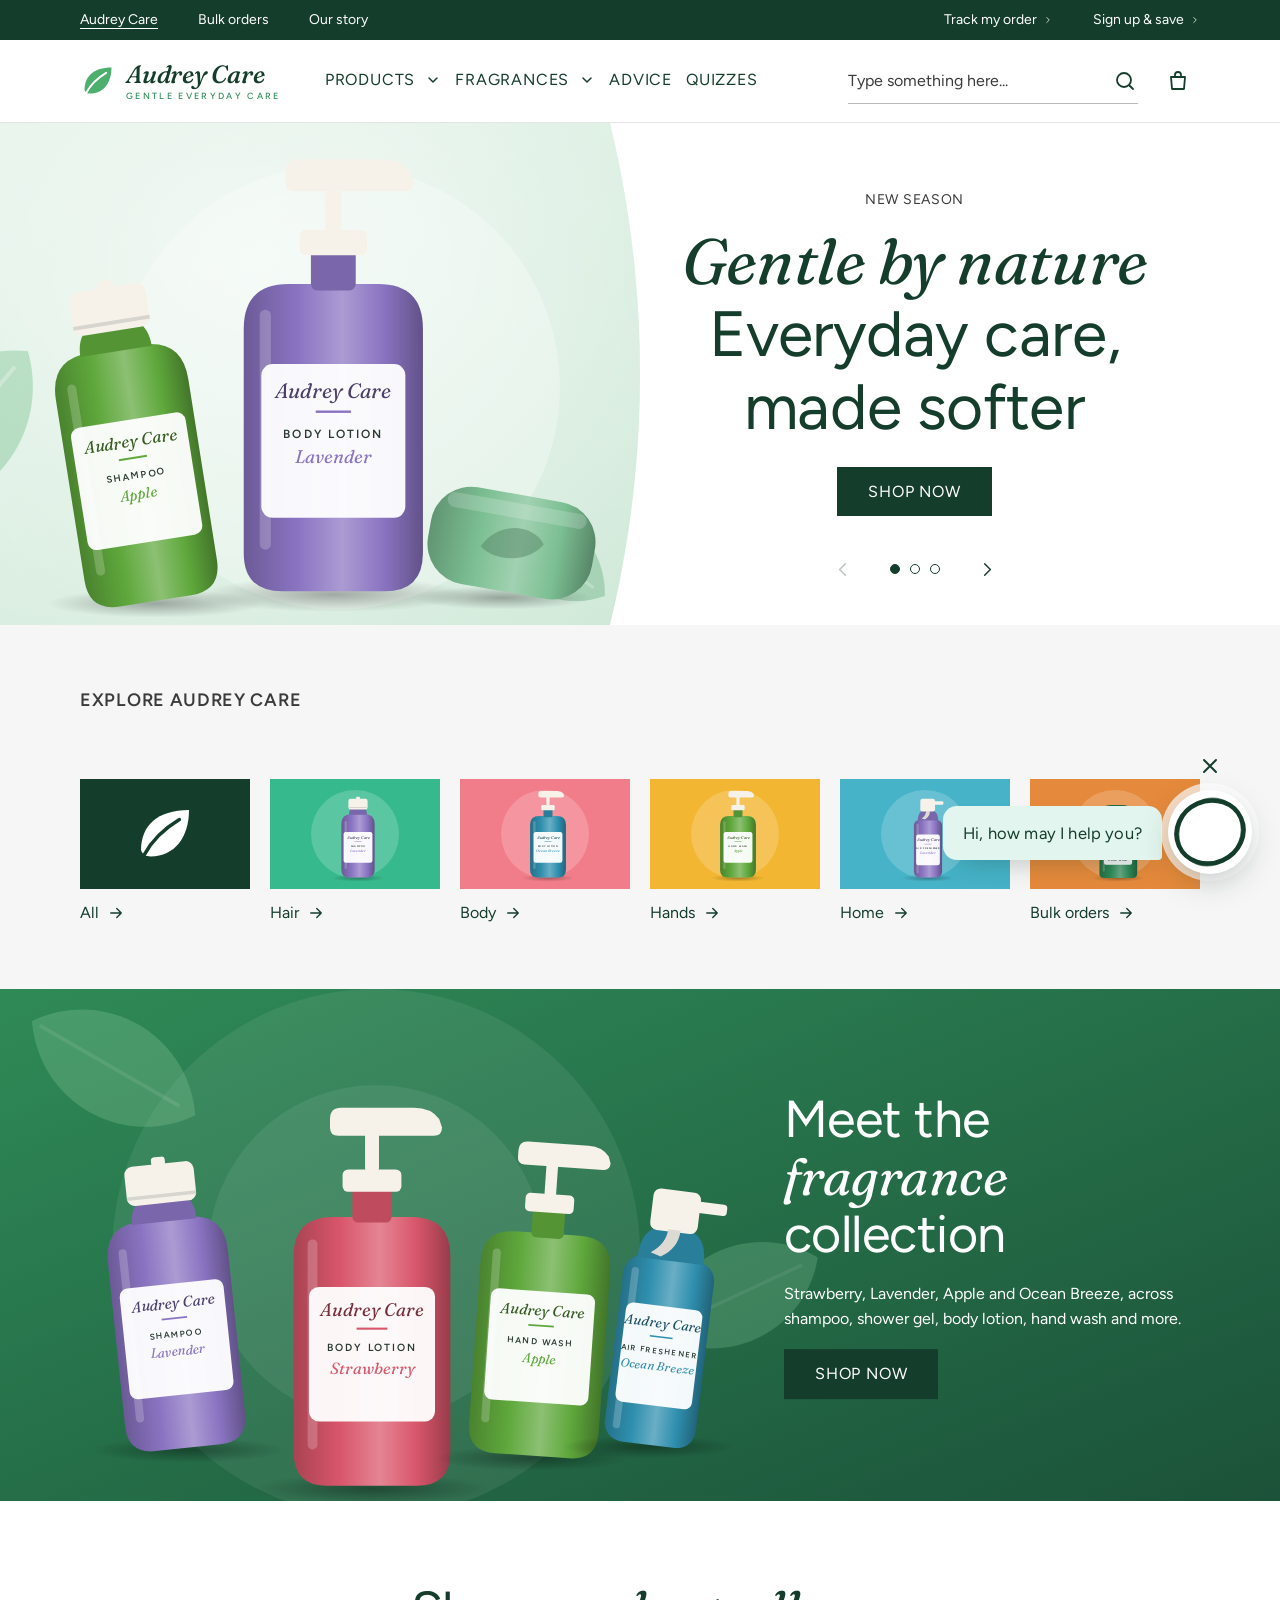
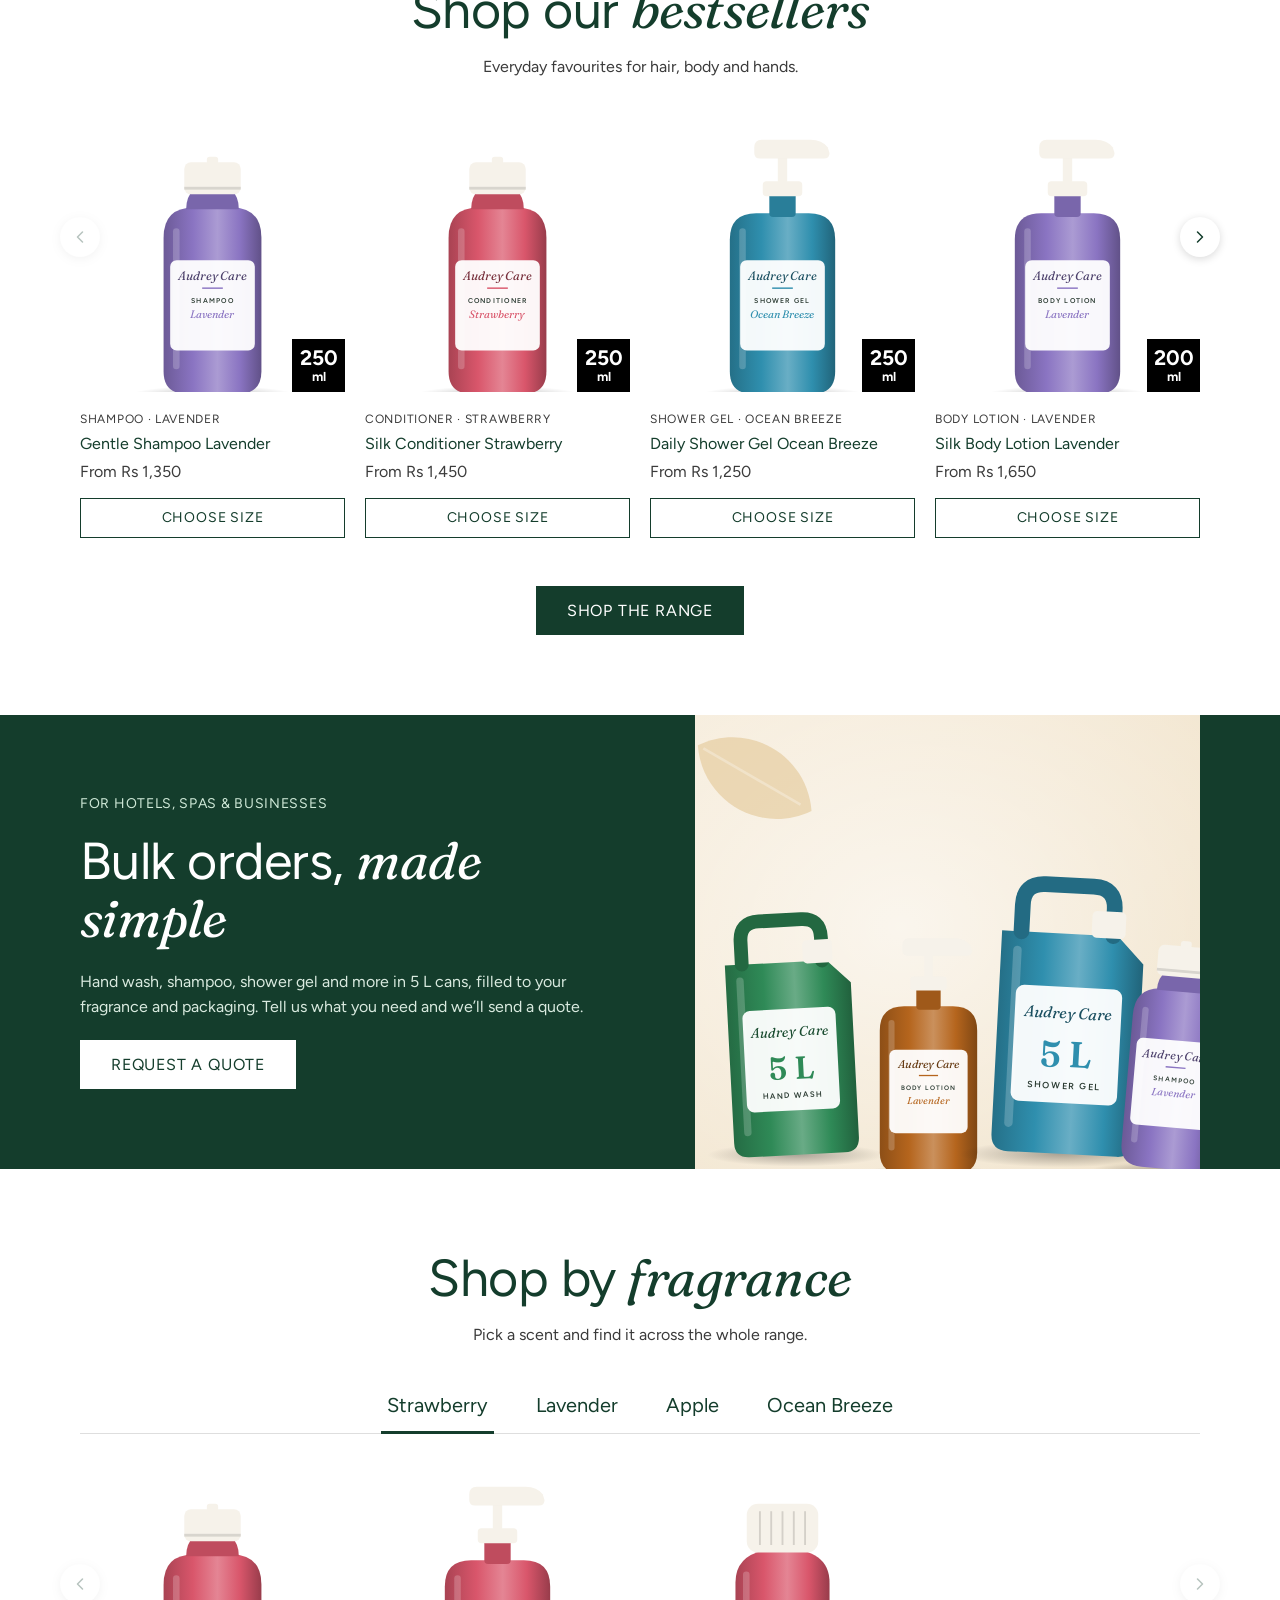
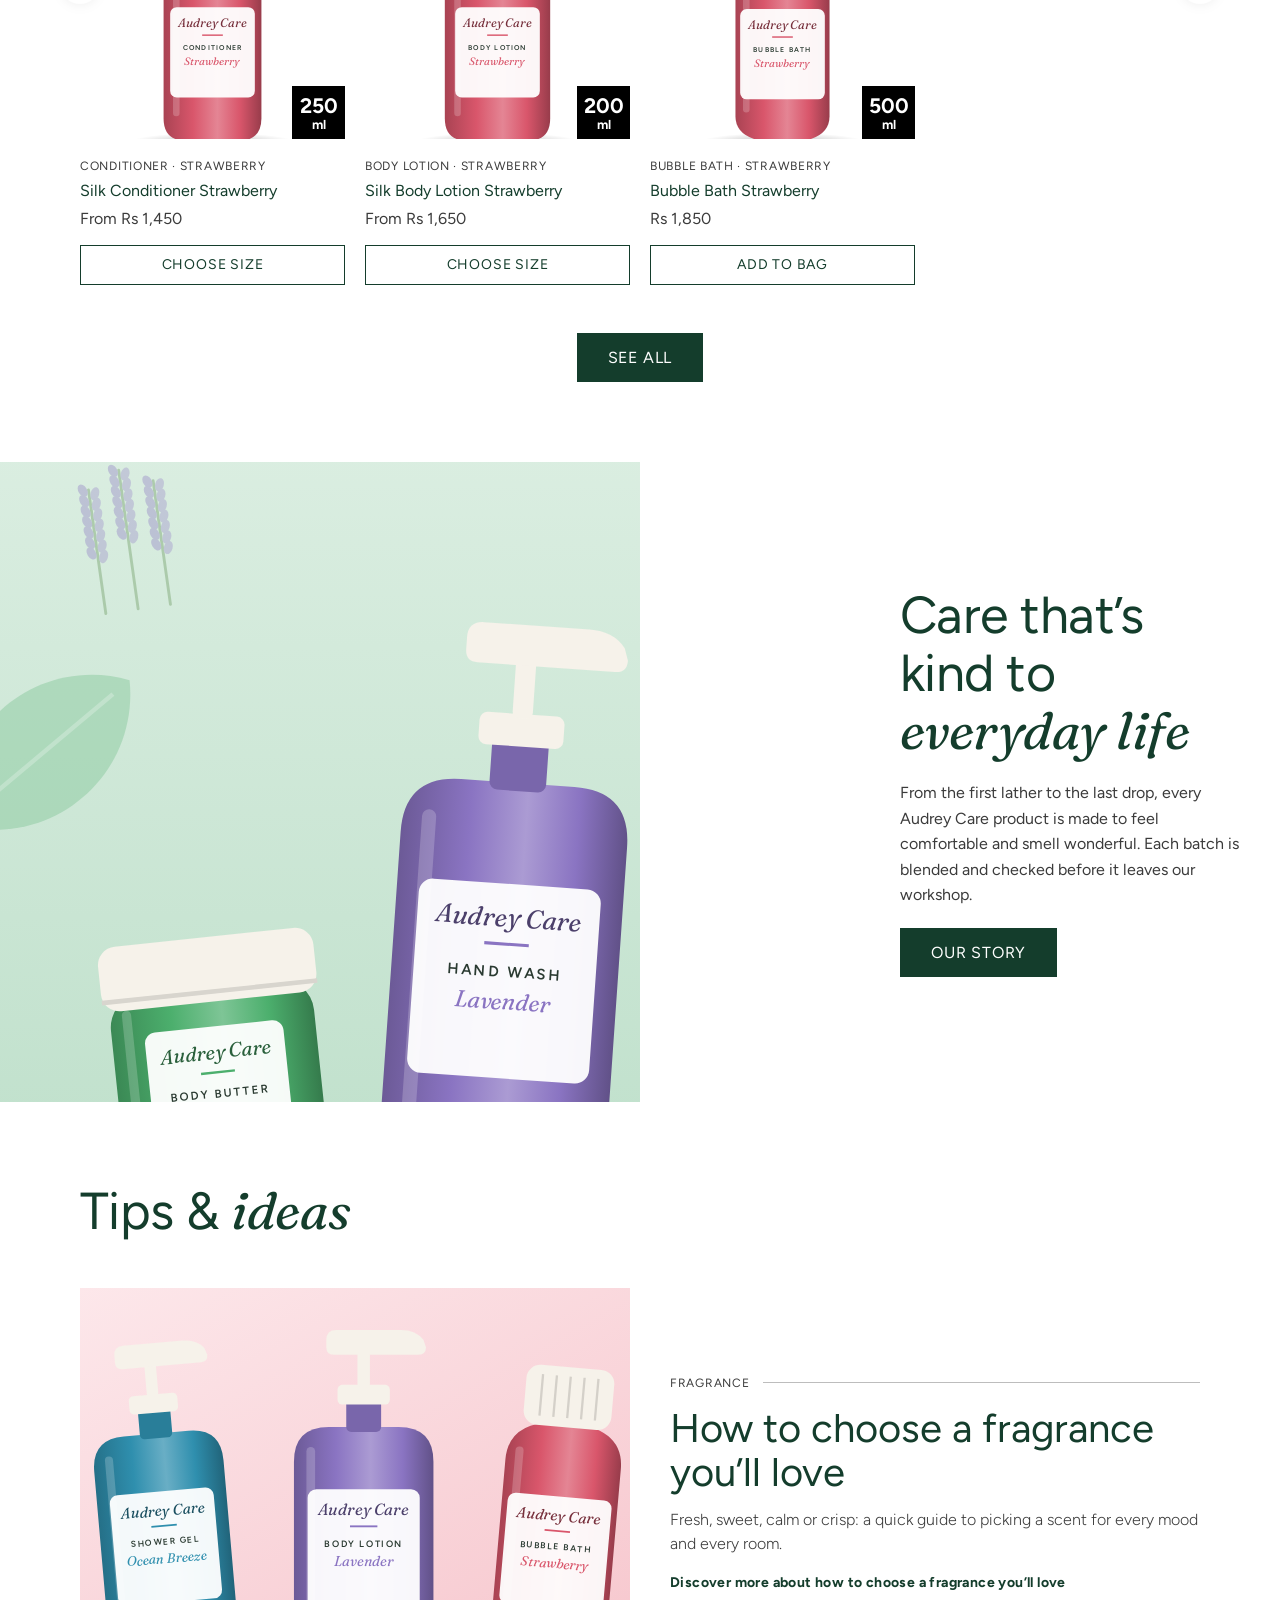
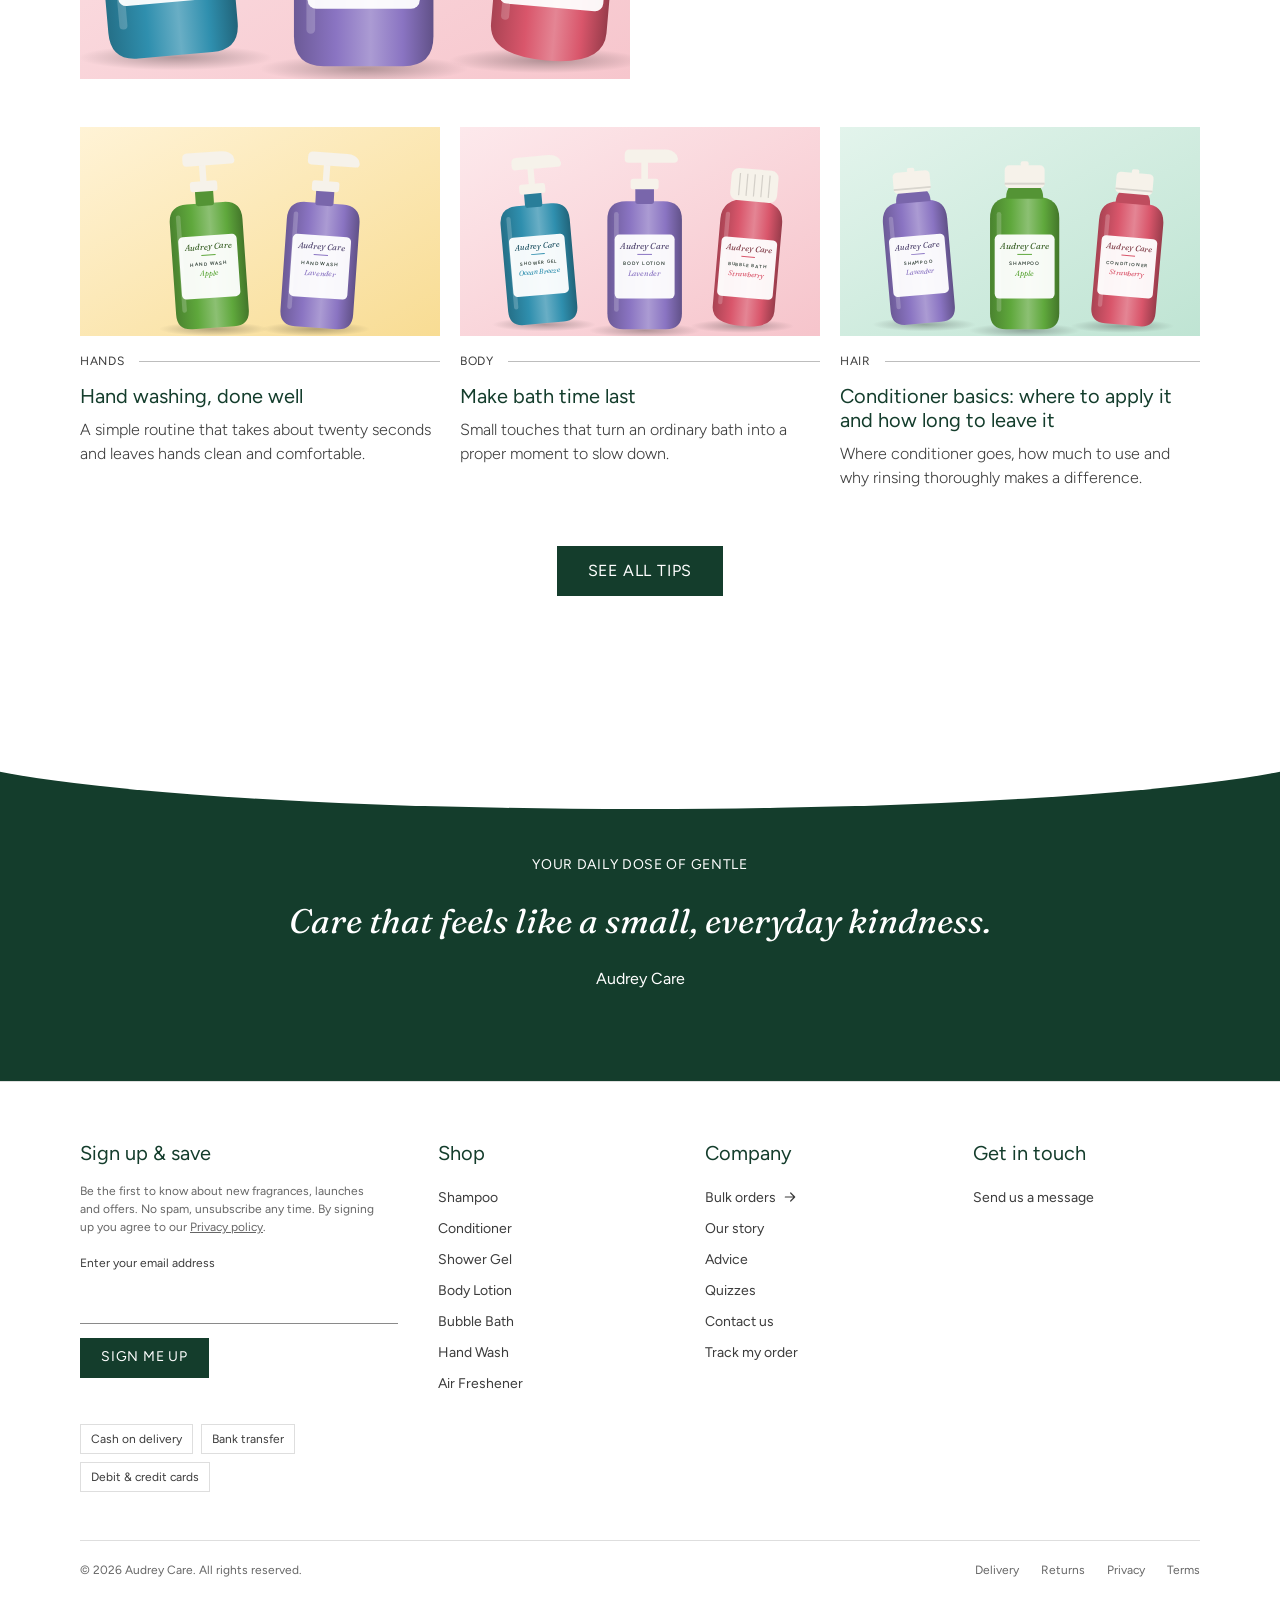
==== commit ad267006: "Add admin dashboard with full content editing Owner dashboard (admin.html) for orders, products (siz" ====
--- a/index.html
+++ b/index.html
@@ -12,7 +12,7 @@
 <script>document.documentElement.classList.add('js')</script>
 </head>
 <body data-page="home">
-<script src="js/config.js"></script><script src="js/data.js"></script><script src="js/art.js"></script><script src="js/layout.js"></script>
+<script src="js/config.js"></script><script src="js/content.js"></script><script src="js/data.js"></script><script src="js/art.js"></script><script src="js/layout.js"></script>
 
 <main id="main">
 
--- a/css/styles.css
+++ b/css/styles.css
@@ -89,6 +89,7 @@
 
 .brand { display: inline-flex; align-items: center; gap: 10px; flex: none; color: var(--brand); }
 .brand svg { width: 36px; height: 36px; }
+.brand-img { height: 46px; width: auto; max-width: 240px; object-fit: contain; }
 .brand-name { font-family: var(--font-serif); font-style: italic; font-weight: 500; font-size: 25px; line-height: 1; letter-spacing: -.01em; }
 .brand-name small { display: block; font-family: var(--font-sans); font-style: normal; font-weight: 500; font-size: 9px; letter-spacing: .26em; text-transform: uppercase; color: var(--green-600); margin-top: 4px; }
 
@@ -139,7 +140,7 @@
 .mm-col a { display: flex; align-items: center; padding: 11px 0; font-size: 16px; line-height: 1.2; color: var(--text); }
 .mm-col a:hover { color: var(--brand); text-decoration: underline; text-underline-offset: 4px; }
 .mm-promo { display: grid; }
-.mm-img { display: block; aspect-ratio: 326 / 182; overflow: hidden; }
+.mm-img { position: relative; display: block; aspect-ratio: 326 / 182; overflow: hidden; }
 .mm-img svg { width: 100%; height: 100%; }
 .mm-link { display: inline-flex; align-items: center; gap: 10px; margin-top: 18px; font-size: 18px; color: var(--brand); }
 .mm-promo p { margin: 10px 0 24px; font-size: 14px; font-weight: 300; letter-spacing: .7px; color: var(--text); }
@@ -208,7 +209,7 @@
 .explore h2 { font-size: 18px; line-height: 22px; font-weight: 600; letter-spacing: .7px; text-transform: uppercase; color: var(--text); margin-bottom: 68px; }
 .tiles { display: grid; grid-template-columns: repeat(6, 170px); gap: 20px; }
 .tile { display: block; }
-.tile-img { display: block; width: 170px; height: 110px; overflow: hidden; background: #fff; }
+.tile-img { position: relative; display: block; width: 170px; height: 110px; overflow: hidden; background: #fff; }
 .tile-img svg { width: 100%; height: 100%; }
 .tile-name { display: flex; align-items: center; gap: 8px; margin-top: 12px; font-size: 16px; line-height: 24px; color: var(--brand); }
 .tile-name svg { width: 18px; height: 18px; flex: none; }
@@ -262,7 +263,7 @@
 
 /* Tips / articles */
 .feature { display: grid; grid-template-columns: 550px 1fr; gap: 40px; align-items: center; margin-bottom: 48px; }
-.feature .img { aspect-ratio: 550 / 391; overflow: hidden; }
+.feature .img { position: relative; aspect-ratio: 550 / 391; overflow: hidden; }
 .feature .img svg { width: 100%; height: 100%; }
 .feature .kick, .acard .kick { display: flex; align-items: center; gap: 14px; font-size: 12px; letter-spacing: .7px; text-transform: uppercase; color: var(--text); margin-bottom: 14px; }
 .feature .kick::after, .acard .kick::after { content: ''; flex: 1; height: 1px; background: #bdbdbd; }
@@ -271,7 +272,7 @@
 .feature .more { display: inline-block; margin-top: 16px; font-size: 14px; font-weight: 700; color: var(--brand); letter-spacing: .4px; }
 .feature .more:hover, .acard h3 a:hover { text-decoration: underline; text-underline-offset: 3px; }
 .acards { display: grid; grid-template-columns: repeat(3, 1fr); gap: 20px 20px; }
-.acard .img { display: block; aspect-ratio: 360 / 209; overflow: hidden; margin-bottom: 16px; }
+.acard .img { position: relative; display: block; aspect-ratio: 360 / 209; overflow: hidden; margin-bottom: 16px; }
 .acard .img svg { width: 100%; height: 100%; }
 .acard h3 { font-size: 20px; line-height: 24px; font-weight: 400; color: var(--brand); margin-bottom: 10px; }
 
@@ -315,7 +316,7 @@
 .nl-form input[type=email] { width: 100%; max-width: 320px; border: 0; border-bottom: 1px solid #8a8a8a; background: none; padding: 8px 0; font-size: 14px; outline: none; }
 .nl-note { margin-top: 10px; font-size: 13px; min-height: 20px; color: var(--green-700); }
 .footer li a { display: inline-block; padding: 5px 0; font-size: 14px; color: var(--text); }
-.footer .link-arrow { font-size: 14px; }
+.footer li a.link-arrow { display: inline-flex; align-items: center; gap: 6px; font-size: 14px; letter-spacing: 0; }
 .pay-row { display: flex; flex-wrap: wrap; gap: 8px; margin-top: 16px; }
 .pay-row span { padding: 5px 10px; border: 1px solid var(--line); font-size: 12px; }
 .footer-bottom { border-top: 1px solid var(--line); padding-block: 20px; display: flex; flex-wrap: wrap; gap: 10px 32px; justify-content: space-between; font-size: 12px; color: var(--muted); }
@@ -479,7 +480,7 @@
 .cat-row { display: flex; gap: 20px; margin-top: 28px; border-bottom: 1px solid var(--line); overflow-x: auto; scrollbar-width: none; }
 .cat-row::-webkit-scrollbar { display: none; }
 .cat { flex: 0 0 140px; display: grid; gap: 14px; align-content: start; padding-bottom: 20px; border-bottom: 2px solid transparent; margin-bottom: -1px; }
-.cat-img { display: block; width: 140px; height: 120px; overflow: hidden; }
+.cat-img { position: relative; display: block; width: 140px; height: 120px; overflow: hidden; }
 .cat-img svg { width: 100%; height: 100%; }
 .cat-name { display: flex; align-items: center; gap: 8px; font-size: 16px; line-height: 1.2; letter-spacing: .8px; text-transform: uppercase; color: var(--brand); }
 .cat-name svg { width: 16px; height: 16px; }
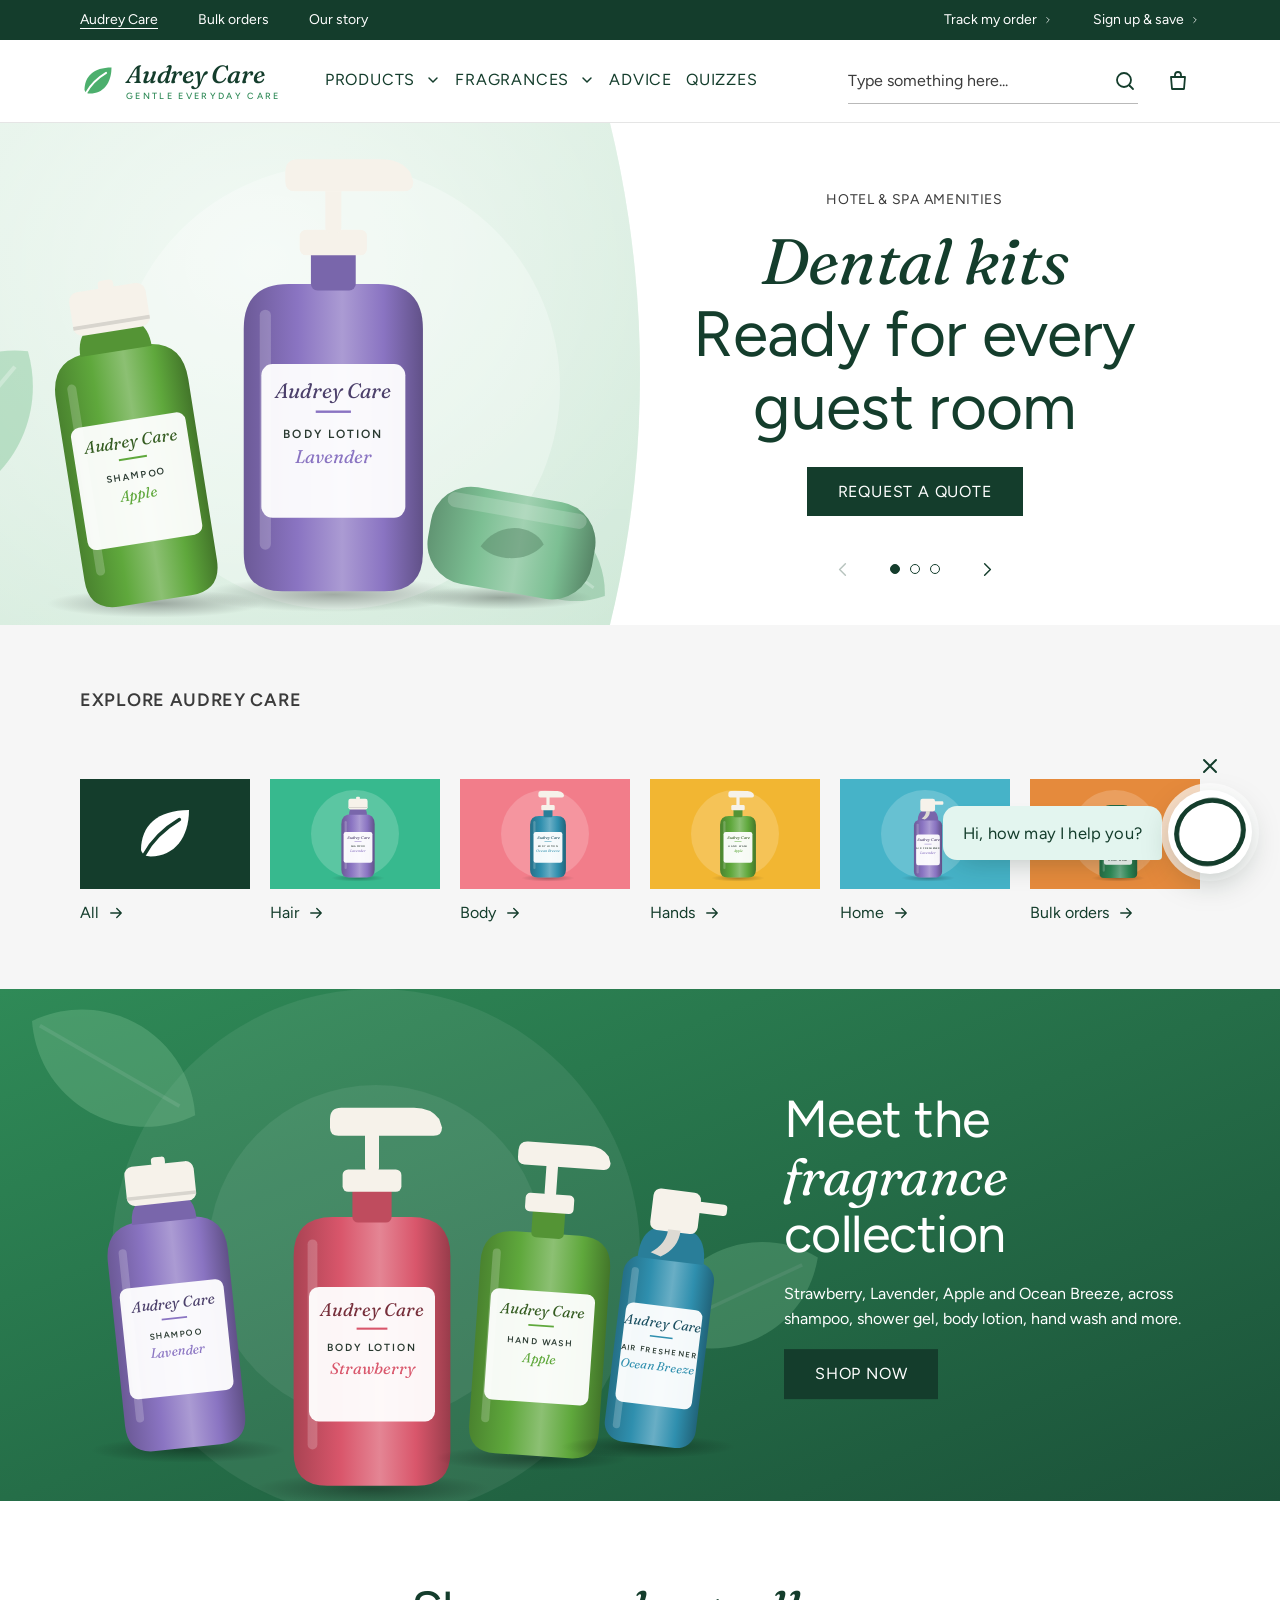
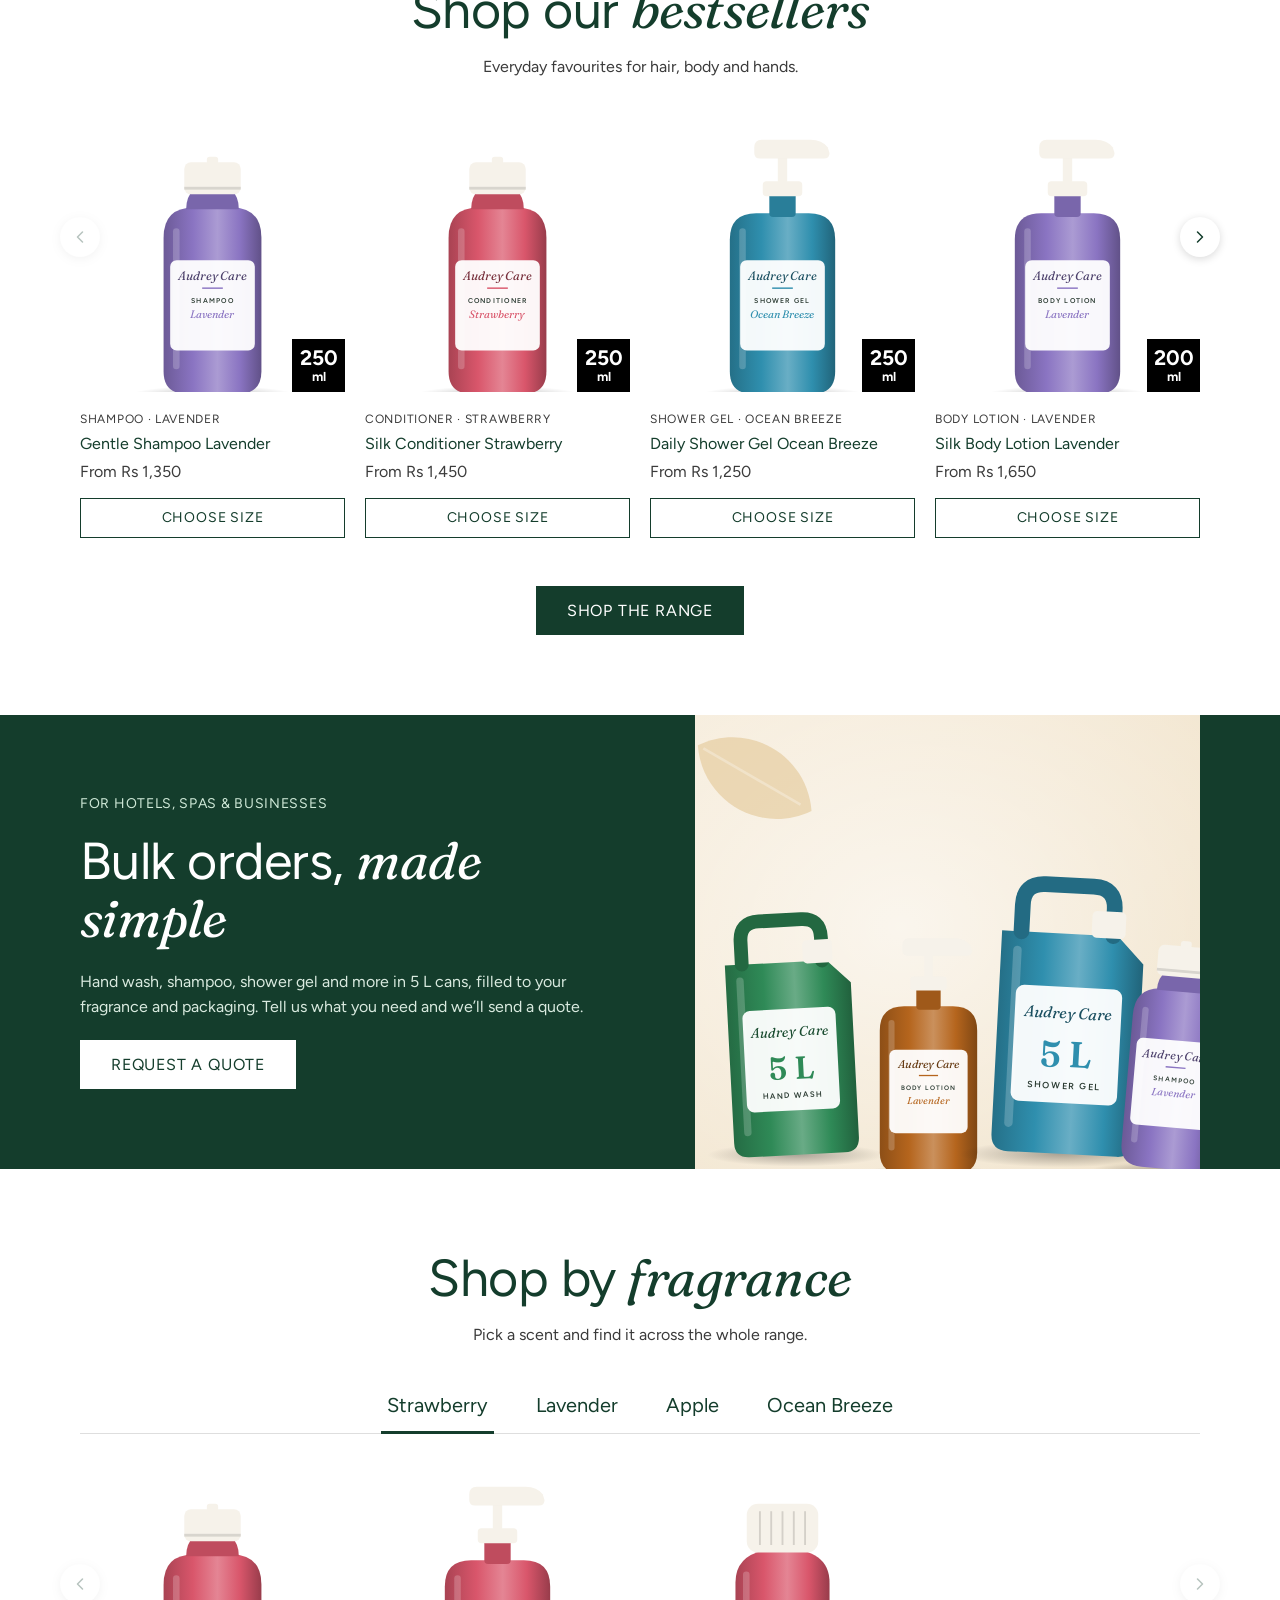
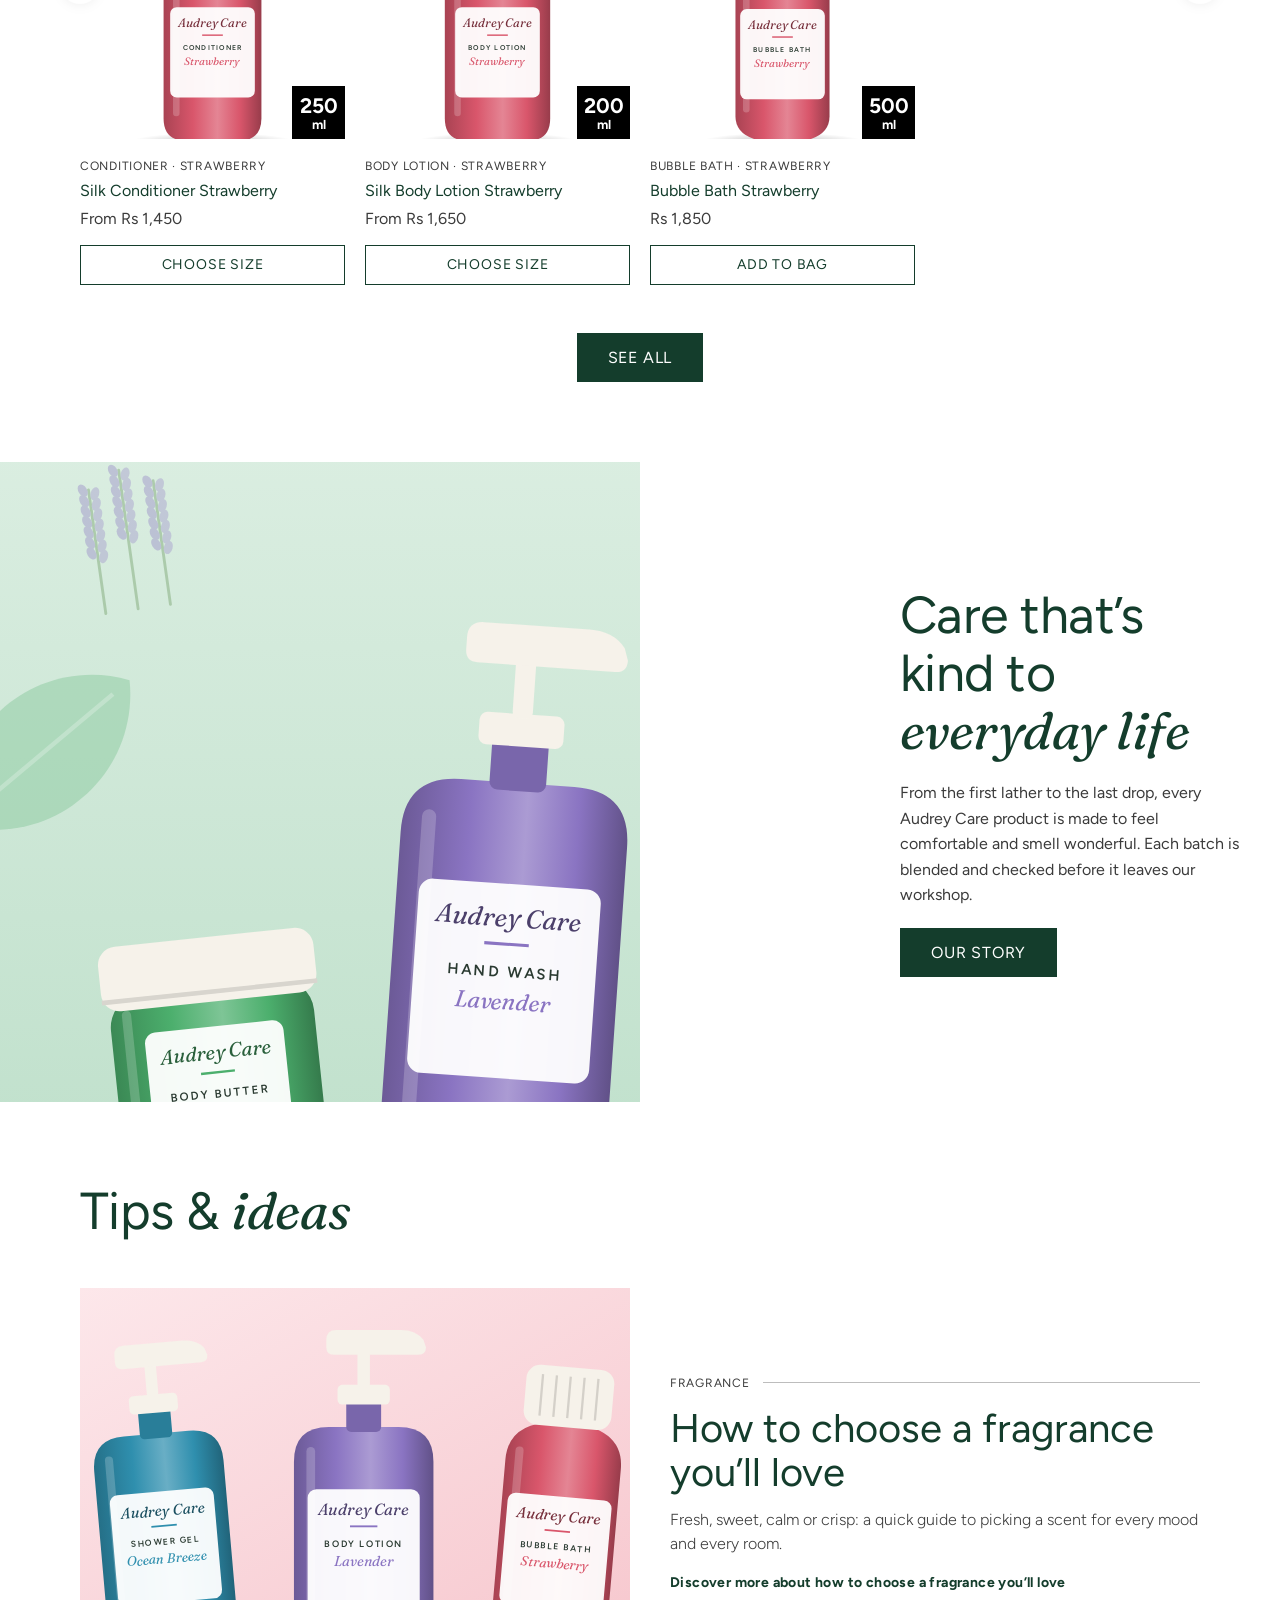
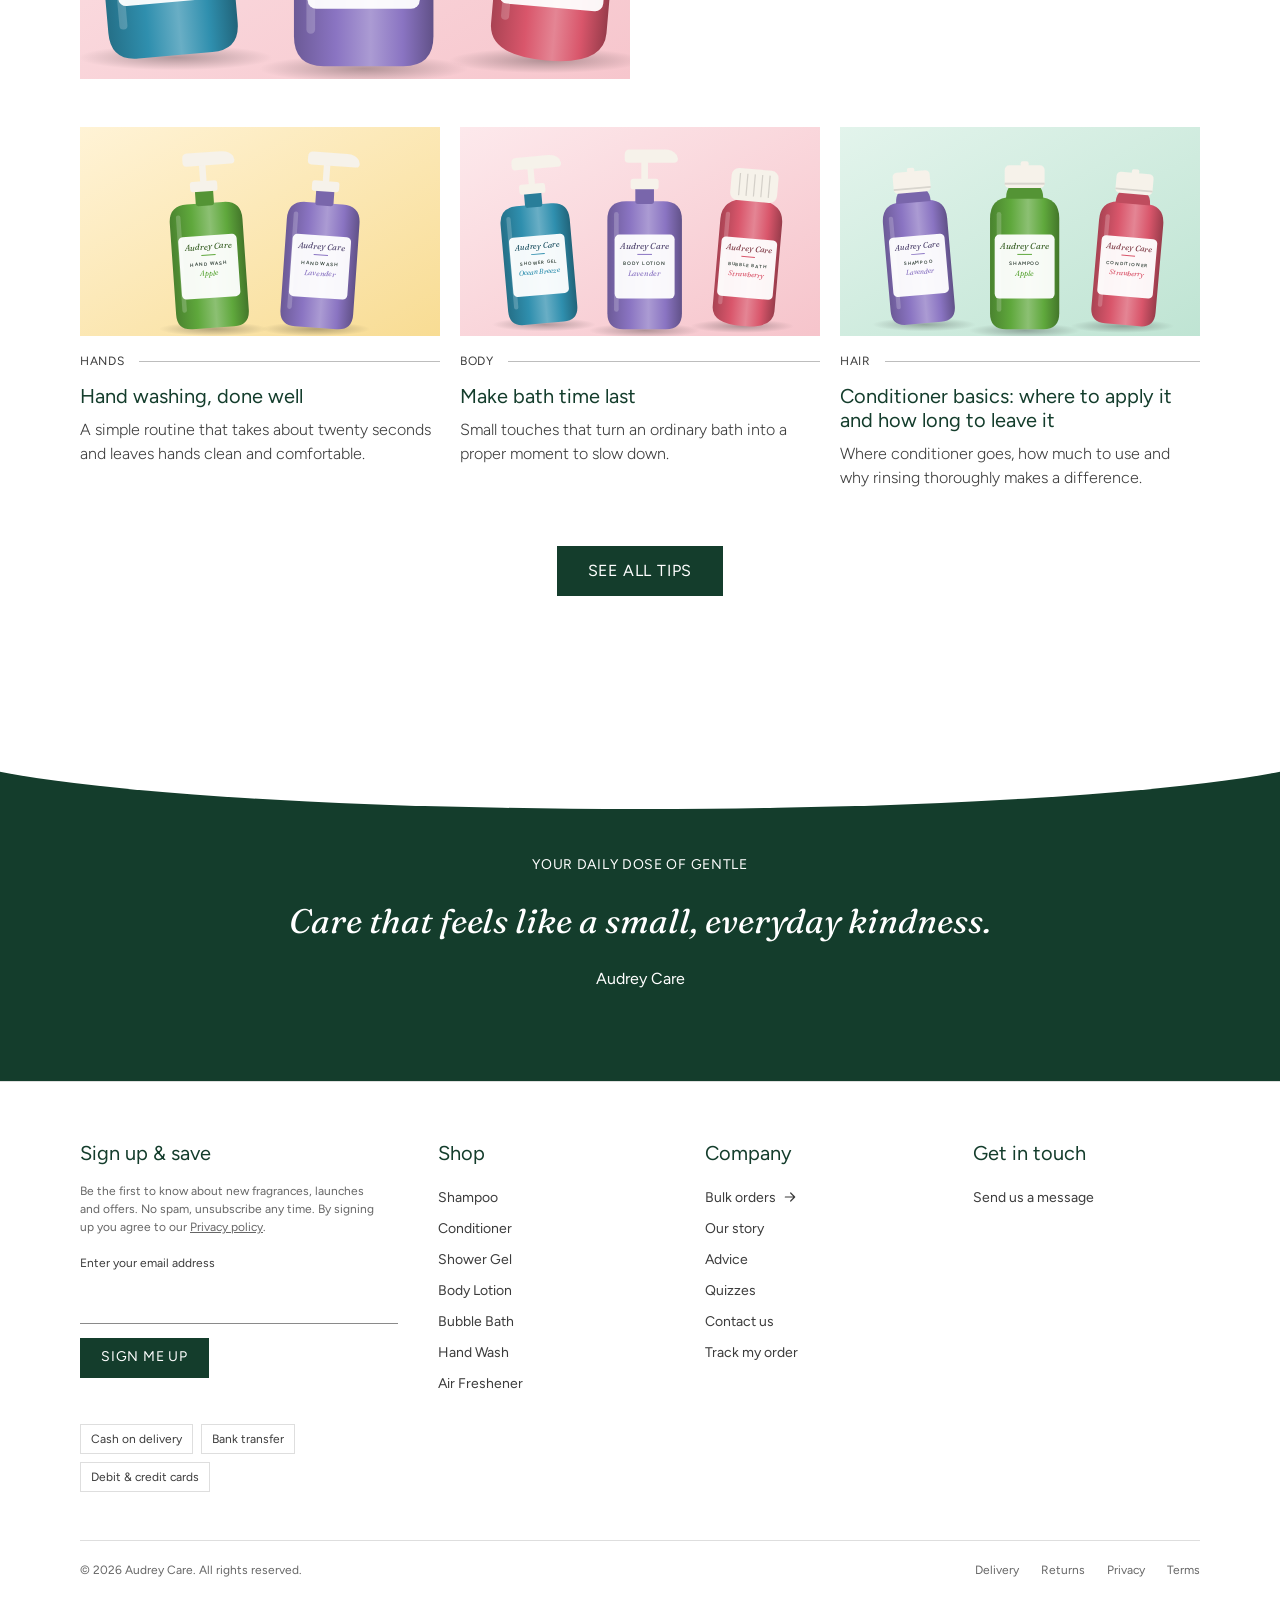
==== commit ca3dda79: "Give hero slide 1 an amenity (dental kit) topic Co-Authored-By: Claude Sonnet 5.5 <noreply@anthropic" ====
--- a/index.html
+++ b/index.html
@@ -21,10 +21,10 @@
     <article class="slide is-active" aria-roledescription="slide" aria-label="1 of 3">
       <div class="slide-art" data-art="care"></div>
       <div class="slide-copy">
-        <p class="eyebrow">New season</p>
-        <h1 class="display">Gentle by nature</h1>
-        <p class="headline">Everyday care, made softer</p>
-        <a class="btn" href="shop.html">Shop now</a>
+        <p class="eyebrow">Hotel &amp; spa amenities</p>
+        <h1 class="display">Dental kits</h1>
+        <p class="headline">Ready for every guest room</p>
+        <a class="btn" href="bulk.html#enquiry">Request a quote</a>
       </div>
     </article>
     <article class="slide" aria-roledescription="slide" aria-label="2 of 3">
